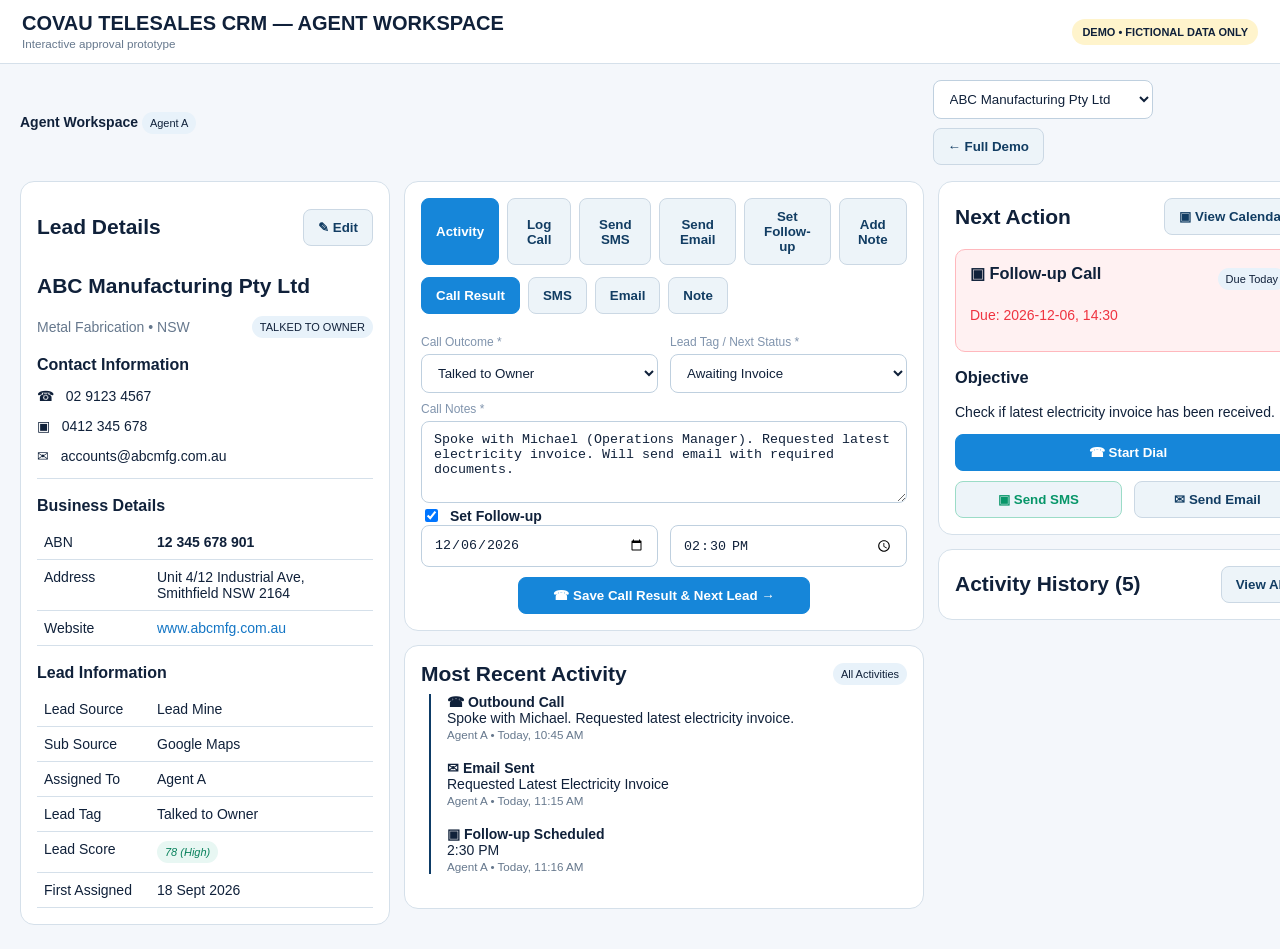
==== agent-workspace/index.html @ 12267fe7 "Build interactive agent workspace demo" ====
<!doctype html><html><head><meta charset="utf-8"><meta name="viewport" content="width=device-width,initial-scale=1"><title>Covau Agent Workspace Demo</title><style>:root{--navy:#0d3b66;--blue:#1686d9;--bg:#f4f7fb;--line:#d5e0ea;--text:#10213a;--muted:#66788d;--green:#079669;--red:#ef3340}*{box-sizing:border-box}body{margin:0;font:14px Arial,sans-serif;background:var(--bg);color:var(--text)}header{height:64px;background:#fff;border-bottom:1px solid var(--line);display:flex;align-items:center;justify-content:space-between;padding:0 22px;position:sticky;top:0;z-index:4}.brand{font-size:20px;font-weight:800}.demo{font-size:11px;font-weight:800;background:#fff4cc;padding:7px 10px;border-radius:20px}.top{padding:16px 20px 8px;display:flex;justify-content:space-between;gap:10px;align-items:center}.wrap{padding:8px 20px 24px;display:grid;grid-template-columns:370px minmax(520px,1fr) 380px;gap:14px;max-width:1700px;margin:auto}.card{background:#fff;border:1px solid var(--line);border-radius:14px;padding:16px}.section{font-size:16px;font-weight:800;margin:18px 0 10px}.row{display:flex;gap:9px;align-items:center;flex-wrap:wrap}.space{justify-content:space-between}.btn{border:1px solid #cbd8e4;background:#edf4f9;color:#123d63;border-radius:8px;padding:10px 14px;font-weight:700;cursor:pointer}.btn:hover{filter:brightness(.97)}.btn.primary{background:var(--blue);border-color:var(--blue);color:#fff}.btn.green{color:var(--green);border-color:#9bdcc7}.btn.red{background:var(--red);border-color:var(--red);color:#fff}.tabs{display:flex;gap:8px;margin-bottom:12px}.tabs .active{background:var(--blue);color:#fff;border-color:var(--blue)}input,select,textarea{width:100%;padding:10px 12px;border:1px solid #bfd0df;border-radius:8px;background:#fff;color:var(--text)}textarea{min-height:82px;resize:vertical}label{display:block;font-size:12px;color:#8094ad;margin:9px 0 5px}.split{display:grid;grid-template-columns:1fr 1fr;gap:12px}.line{border-top:1px solid var(--line);margin:14px 0}.info{display:grid;grid-template-columns:105px 1fr;gap:8px;padding:9px 7px;border-bottom:1px solid var(--line)}.pill{display:inline-block;padding:5px 8px;border-radius:999px;background:#e8f2fa;font-size:11px}.score{background:#e8f7f3;color:#07805b}.action{border:1px solid #ffb8bd;background:#fff1f2;border-radius:10px;padding:14px}.action h3{margin:0 0 10px}.activity{border-left:2px solid var(--navy);padding-left:16px;margin:8px}.event{margin:0 0 18px}.event b{display:block}.event small{color:var(--muted)}.history .item{display:grid;grid-template-columns:1fr auto;gap:8px;border-bottom:1px solid var(--line);padding:12px 0}.history b{display:block}.muted{color:var(--muted)}.callbar{display:none;background:#eef9ff;border:1px solid #a8daf6;border-radius:10px;padding:12px;margin-bottom:12px}.callbar.show{display:block}.live{color:var(--green);font-weight:800}.modal{display:none;position:fixed;inset:0;background:#10213a88;align-items:center;justify-content:center;z-index:20}.modal.show{display:flex}.modal .card{width:min(560px,92vw)}.toast{display:none;position:fixed;right:20px;bottom:20px;background:#10213a;color:#fff;padding:13px 17px;border-radius:9px;z-index:30}.queue{max-width:220px}a{color:#1476c5;text-decoration:none}@media(max-width:1250px){.wrap{grid-template-columns:330px 1fr}.right{grid-column:1/-1}}@media(max-width:800px){.wrap{grid-template-columns:1fr;padding:10px}.top{padding:12px}.split{grid-template-columns:1fr}}</style></head><body><header><div><div class="brand">COVAU TELESALES CRM — AGENT WORKSPACE</div><small class="muted">Interactive approval prototype</small></div><div class="demo">DEMO • FICTIONAL DATA ONLY</div></header><div class="top"><div><b>Agent Workspace</b> <span class="pill">Agent A</span></div><div class="row"><select id="leadPicker" class="queue" onchange="switchLead(this.value)"></select><button class="btn" onclick="location.href='/full-demo/'">← Full Demo</button></div></div><main class="wrap"><section class="card" id="left"></section><section><div class="card"><div class="tabs"><button class="btn active" onclick="tab(this,'activityForm')">Activity</button><button class="btn" onclick="openModal('call')">Log Call</button><button class="btn" onclick="openModal('sms')">Send SMS</button><button class="btn" onclick="openModal('email')">Send Email</button><button class="btn" onclick="openModal('follow')">Set Follow-up</button><button class="btn" onclick="openModal('note')">Add Note</button></div><div id="callbar" class="callbar"><div class="row space"><div><span class="live">● CALL IN PROGRESS</span><br><b id="timer">00:00</b> • <span id="dialNumber"></span></div><button class="btn red" onclick="endCall()">End Call</button></div></div><div id="activityForm"><div class="tabs"><button class="btn active">Call Result</button><button class="btn" onclick="openModal('sms')">SMS</button><button class="btn" onclick="openModal('email')">Email</button><button class="btn" onclick="openModal('note')">Note</button></div><div class="split"><div><label>Call Outcome *</label><select id="outcome"><option>Talked to Owner</option><option>Talked to Gatekeeper</option><option>Answering Machine</option><option>Early Hangup</option><option>No Answer</option><option>Callback Requested</option><option>Invoice Received</option></select></div><div><label>Lead Tag / Next Status *</label><select id="status"><option>Awaiting Invoice</option><option>Talked to Owner</option><option>Talked to Gatekeeper</option><option>Answering Machine</option><option>Early Hangup</option><option>No Answer</option><option>Invoice Received</option><option>Pricing Requested</option><option>Quote Link Sent</option><option>Converted</option></select></div></div><label>Call Notes *</label><textarea id="notes">Spoke with Michael (Operations Manager). Requested latest electricity invoice. Will send email with required documents.</textarea><div class="row"><input id="followCheck" type="checkbox" checked style="width:auto"><b>Set Follow-up</b></div><div class="split"><input id="fdate" type="date"><input id="ftime" type="time" value="14:30"></div><button class="btn primary" style="display:block;width:60%;margin:10px auto 0" onclick="saveCall()">☎ Save Call Result & Next Lead →</button></div></div><div class="card" style="margin-top:14px"><div class="row space"><h2 style="margin:0">Most Recent Activity</h2><span class="pill">All Activities</span></div><div id="recent" class="activity"></div></div></section><aside class="right"><div class="card"><div class="row space"><h2 style="margin:0">Next Action</h2><button class="btn" onclick="openModal('calendar')">▣ View Calendar</button></div><div id="nextAction"></div></div><div class="card history" style="margin-top:14px"><div class="row space"><h2 style="margin:0">Activity History (<span id="hcount">0</span>)</h2><button class="btn" onclick="showAll()">View All</button></div><div id="history"></div></div></aside></main><div id="modal" class="modal"><div class="card"><div class="row space"><h2 id="mtitle">Action</h2><button class="btn" onclick="closeModal()">✕</button></div><div id="mbody"></div></div></div><div id="toast" class="toast"></div><script>const seed=[{name:'ABC Manufacturing Pty Ltd',industry:'Metal Fabrication',state:'NSW',phone:'02 9123 4567',mobile:'0412 345 678',email:'accounts@abcmfg.com.au',abn:'12 345 678 901',address:'Unit 4/12 Industrial Ave, Smithfield NSW 2164',website:'www.abcmfg.com.au',source:'Lead Mine',sub:'Google Maps',tag:'Talked to Owner',score:78,contact:'Michael',role:'Operations Manager'},{name:'Harbourview Cafe Pty Ltd',industry:'Cafe',state:'NSW',phone:'02 9555 0188',mobile:'0421 700 212',email:'manager@harbourviewdemo.com.au',abn:'31 445 992 105',address:'18 Bay Street, Sydney NSW 2000',website:'www.harbourviewdemo.com.au',source:'Lead Mine',sub:'Google Maps',tag:'New',score:86,contact:'Sarah',role:'Owner'},{name:'Southern Cross Laundry',industry:'Laundry',state:'VIC',phone:'03 9012 7755',mobile:'0433 810 201',email:'office@scldemo.com.au',abn:'52 110 887 342',address:'77 Market Road, Dandenong VIC 3175',website:'www.scldemo.com.au',source:'Business Directory',sub:'Cylex',tag:'Awaiting Invoice',score:82,contact:'Daniel',role:'Director'}];let data=JSON.parse(localStorage.getItem('agentWorkspaceDemo')||'null')||seed.map((x,i)=>({...x,id:i,follow:{date:new Date().toISOString().slice(0,10),time:'14:30',objective:'Check if latest electricity invoice has been received.'},history:[{type:'Outbound Call',text:'Spoke with '+x.contact+'. Requested latest electricity invoice.',time:'Today, 10:45 AM'},{type:'Email Sent',text:'Requested Latest Electricity Invoice',time:'Today, 11:15 AM'},{type:'Follow-up Scheduled',text:'2:30 PM',time:'Today, 11:16 AM'},{type:'Inbound Call',text:'Spoke with receptionist.',time:'26 Sep'},{type:'Note Added',text:'Office hours 8am - 5pm.',time:'25 Sep'}]}));let current=0,tick=null,secs=0;const save=()=>localStorage.setItem('agentWorkspaceDemo',JSON.stringify(data));const now=()=>new Date().toLocaleTimeString([],{hour:'2-digit',minute:'2-digit'});function toast(s){let t=document.getElementById('toast');t.textContent=s;t.style.display='block';setTimeout(()=>t.style.display='none',2200)}function render(){let l=data[current];leadPicker.innerHTML=data.map((x,i)=>`<option value="${i}" ${i==current?'selected':''}>${x.name}</option>`).join('');left.innerHTML=`<div class="row space"><h2>Lead Details</h2><button class="btn" onclick="openModal('edit')">✎ Edit</button></div><h1>${l.name}</h1><div class="row space"><span class="muted">${l.industry} • ${l.state}</span><span class="pill">${l.tag.toUpperCase()}</span></div><div class="section">Contact Information</div><p>☎ &nbsp; ${l.phone}</p><p>▣ &nbsp; ${l.mobile}</p><p>✉ &nbsp; ${l.email}</p><div class="line"></div><div class="section">Business Details</div><div class="info"><span>ABN</span><b>${l.abn}</b></div><div class="info"><span>Address</span><span>${l.address}</span></div><div class="info"><span>Website</span><a href="#">${l.website}</a></div><div class="section">Lead Information</div><div class="info"><span>Lead Source</span><span>${l.source}</span></div><div class="info"><span>Sub Source</span><span>${l.sub}</span></div><div class="info"><span>Assigned To</span><span>Agent A</span></div><div class="info"><span>Lead Tag</span><span>${l.tag}</span></div><div class="info"><span>Lead Score</span><span><i class="pill score">${l.score} (High)</i></span></div><div class="info"><span>First Assigned</span><span>18 Sept 2026</span></div>`;renderHistory();renderNext();}function renderHistory(){let h=data[current].history;hcount.textContent=h.length;history.innerHTML=h.slice(0,6).map(x=>`<div class="item"><div><b>${icon(x.type)} ${x.type}</b><span>${x.text}</span></div><small>${x.time}</small></div>`).join('');recent.innerHTML=h.slice(0,3).map(x=>`<div class="event"><b>${icon(x.type)} ${x.type}</b><span>${x.text}</span><br><small>Agent A • ${x.time}</small></div>`).join('')}function icon(t){return t.includes('Call')?'☎':t.includes('Email')?'✉':t.includes('SMS')?'▣':t.includes('Follow')?'▣':'▤'}function renderNext(){let l=data[current],f=l.follow;nextAction.innerHTML=f?`<div class="action" style="margin-top:14px"><div class="row space"><h3>▣ Follow-up Call</h3><span class="pill">Due Today</span></div><p style="color:var(--red)">Due: ${f.date}, ${f.time}</p></div><h3>Objective</h3><p>${f.objective}</p><button class="btn primary" style="width:100%" onclick="startDial()">☎ Start Dial</button><div class="split" style="margin-top:10px"><button class="btn green" onclick="openModal('sms')">▣ Send SMS</button><button class="btn" onclick="openModal('email')">✉ Send Email</button></div>`:`<p class="muted">No follow-up scheduled.</p><button class="btn primary" onclick="openModal('follow')">Set Follow-up</button>`}function switchLead(i){current=+i;render()}function add(type,text){data[current].history.unshift({type,text,time:'Today, '+now()});save();render()}function startDial(){secs=0;callbar.classList.add('show');dialNumber.textContent=data[current].phone;clearInterval(tick);tick=setInterval(()=>{secs++;timer.textContent=String(Math.floor(secs/60)).padStart(2,'0')+':'+String(secs%60).padStart(2,'0')},1000);toast('Dialling '+data[current].name)}function endCall(){clearInterval(tick);callbar.classList.remove('show');add('Outbound Call','Call ended • '+timer.textContent);toast('Call logged')}function saveCall(){let l=data[current];l.tag=status.value;add('Outbound Call',outcome.value+' — '+notes.value);if(followCheck.checked){l.follow={date:fdate.value,time:ftime.value,objective:'Follow up on '+status.value.toLowerCase()+'.'};add('Follow-up Scheduled',fdate.value+' '+ftime.value)}save();toast('Call result saved. Loading next lead…');current=(current+1)%data.length;setTimeout(render,500)}function openModal(type){let l=data[current];modal.classList.add('show');let title='',body='';if(type==='sms'){title='Send SMS';body=`<label>To</label><input value="${l.mobile}"><label>Message</label><textarea id="mtext">Hi ${l.contact}, this is Agent A from Covau Energy. Following up regarding your business electricity account.</textarea><button class="btn primary" onclick="sendAction('SMS Sent',mtext.value)">Send SMS</button>`}else if(type==='email'){title='Send Email';body=`<label>To</label><input value="${l.email}"><label>Subject</label><input id="subj" value="Requested Latest Electricity Invoice"><label>Message</label><textarea id="mtext">Hi ${l.contact}, thank you for your time. Please reply with a copy of your latest electricity invoice so our pricing team can review it.</textarea><button class="btn primary" onclick="sendAction('Email Sent',subj.value)">Send Email</button>`}else if(type==='note'){title='Add Note';body=`<label>Note</label><textarea id="ntext" placeholder="Add internal lead note"></textarea><button class="btn primary" onclick="sendAction('Note Added',ntext.value)">Save Note</button>`}else if(type==='follow'){title='Set Follow-up';body=`<label>Date</label><input id="fd" type="date" value="${new Date().toISOString().slice(0,10)}"><label>Time</label><input id="ft" type="time" value="14:30"><label>Objective</label><textarea id="fo">Check if latest electricity invoice has been received.</textarea><button class="btn primary" onclick="setFollow()">Schedule Follow-up</button>`}else if(type==='call'){title='Log Call';body=`<label>Call outcome</label><select id="co"><option>Talked to Owner</option><option>Talked to Gatekeeper</option><option>No Answer</option><option>Answering Machine</option></select><label>Notes</label><textarea id="cn"></textarea><button class="btn primary" onclick="sendAction('Outbound Call',co.value+' — '+cn.value)">Save Call</button>`}else if(type==='edit'){title='Edit Lead';body=`<label>Business Name</label><input id="en" value="${l.name}"><label>Phone</label><input id="ep" value="${l.phone}"><label>Email</label><input id="ee" value="${l.email}"><button class="btn primary" onclick="editLead()">Save Changes</button>`}else{title='Follow-up Calendar';body=data.map(x=>x.follow?`<div class="info"><b>${x.follow.date} ${x.follow.time}</b><span>${x.name}<br><small>${x.follow.objective}</small></span></div>`:'').join('')||'<p>No scheduled follow-ups.</p>'}mtitle.textContent=title;mbody.innerHTML=body}function closeModal(){modal.classList.remove('show')}function sendAction(t,x){if(!x.trim())return toast('Please enter details first');add(t,x);closeModal();toast(t+' successfully')}function setFollow(){data[current].follow={date:fd.value,time:ft.value,objective:fo.value};add('Follow-up Scheduled',fd.value+' '+ft.value+' — '+fo.value);closeModal();toast('Follow-up scheduled')}function editLead(){Object.assign(data[current],{name:en.value,phone:ep.value,email:ee.value});save();closeModal();render();toast('Lead updated')}function showAll(){openModal('calendar');mtitle.textContent='Complete Activity History';mbody.innerHTML=data[current].history.map(x=>`<div class="info"><b>${icon(x.type)} ${x.type}</b><span>${x.text}<br><small>${x.time}</small></span></div>`).join('')}fdate.value=new Date().toISOString().slice(0,10);render();</script></body></html>
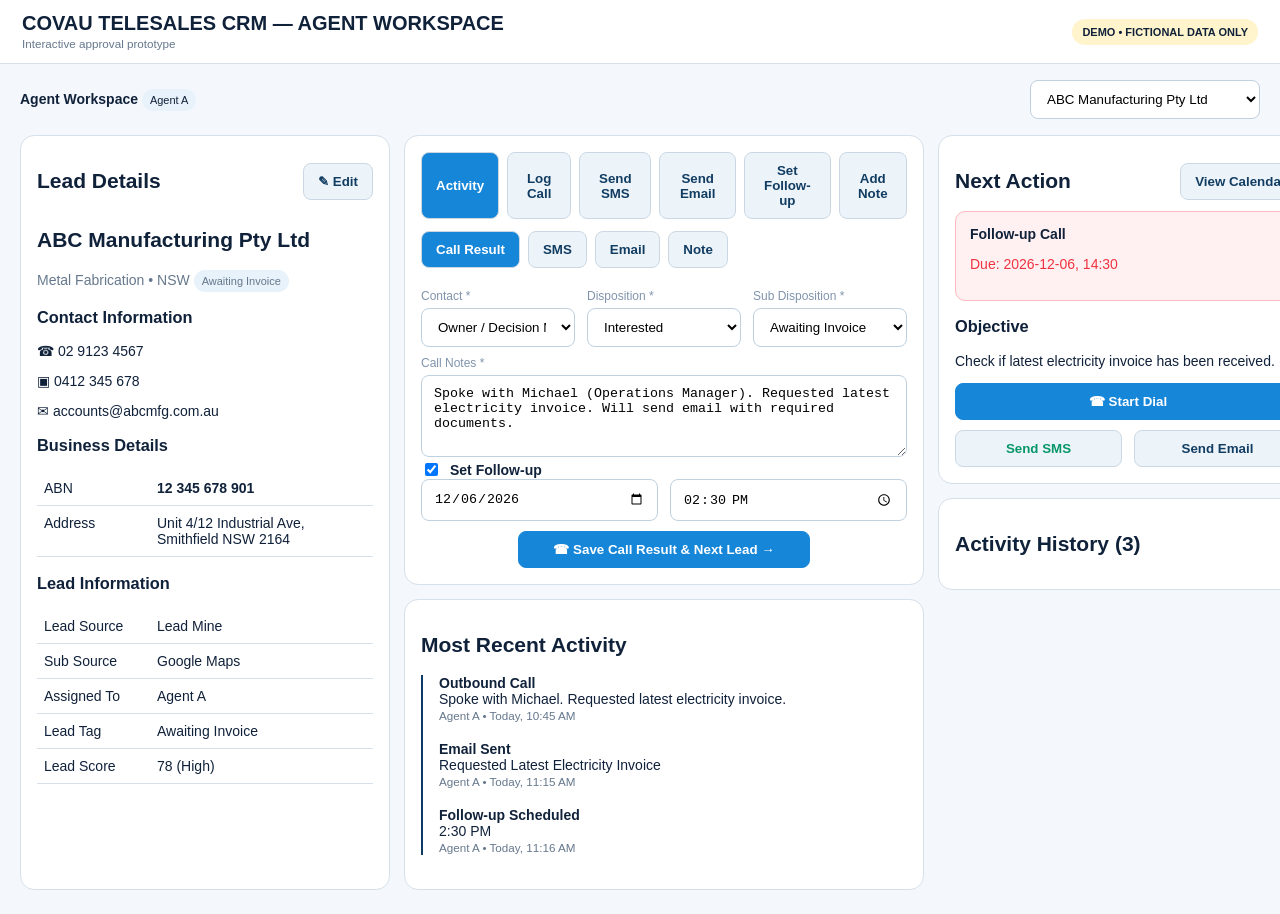
==== commit f3c3256b: "Update agent outcome fields to contact disposition and sub disposition" ====
--- a/agent-workspace/index.html
+++ b/agent-workspace/index.html
@@ -1 +1 @@
-<!doctype html><html><head><meta charset="utf-8"><meta name="viewport" content="width=device-width,initial-scale=1"><title>Covau Agent Workspace Demo</title><style>:root{--navy:#0d3b66;--blue:#1686d9;--bg:#f4f7fb;--line:#d5e0ea;--text:#10213a;--muted:#66788d;--green:#079669;--red:#ef3340}*{box-sizing:border-box}body{margin:0;font:14px Arial,sans-serif;background:var(--bg);color:var(--text)}header{height:64px;background:#fff;border-bottom:1px solid var(--line);display:flex;align-items:center;justify-content:space-between;padding:0 22px;position:sticky;top:0;z-index:4}.brand{font-size:20px;font-weight:800}.demo{font-size:11px;font-weight:800;background:#fff4cc;padding:7px 10px;border-radius:20px}.top{padding:16px 20px 8px;display:flex;justify-content:space-between;gap:10px;align-items:center}.wrap{padding:8px 20px 24px;display:grid;grid-template-columns:370px minmax(520px,1fr) 380px;gap:14px;max-width:1700px;margin:auto}.card{background:#fff;border:1px solid var(--line);border-radius:14px;padding:16px}.section{font-size:16px;font-weight:800;margin:18px 0 10px}.row{display:flex;gap:9px;align-items:center;flex-wrap:wrap}.space{justify-content:space-between}.btn{border:1px solid #cbd8e4;background:#edf4f9;color:#123d63;border-radius:8px;padding:10px 14px;font-weight:700;cursor:pointer}.btn:hover{filter:brightness(.97)}.btn.primary{background:var(--blue);border-color:var(--blue);color:#fff}.btn.green{color:var(--green);border-color:#9bdcc7}.btn.red{background:var(--red);border-color:var(--red);color:#fff}.tabs{display:flex;gap:8px;margin-bottom:12px}.tabs .active{background:var(--blue);color:#fff;border-color:var(--blue)}input,select,textarea{width:100%;padding:10px 12px;border:1px solid #bfd0df;border-radius:8px;background:#fff;color:var(--text)}textarea{min-height:82px;resize:vertical}label{display:block;font-size:12px;color:#8094ad;margin:9px 0 5px}.split{display:grid;grid-template-columns:1fr 1fr;gap:12px}.line{border-top:1px solid var(--line);margin:14px 0}.info{display:grid;grid-template-columns:105px 1fr;gap:8px;padding:9px 7px;border-bottom:1px solid var(--line)}.pill{display:inline-block;padding:5px 8px;border-radius:999px;background:#e8f2fa;font-size:11px}.score{background:#e8f7f3;color:#07805b}.action{border:1px solid #ffb8bd;background:#fff1f2;border-radius:10px;padding:14px}.action h3{margin:0 0 10px}.activity{border-left:2px solid var(--navy);padding-left:16px;margin:8px}.event{margin:0 0 18px}.event b{display:block}.event small{color:var(--muted)}.history .item{display:grid;grid-template-columns:1fr auto;gap:8px;border-bottom:1px solid var(--line);padding:12px 0}.history b{display:block}.muted{color:var(--muted)}.callbar{display:none;background:#eef9ff;border:1px solid #a8daf6;border-radius:10px;padding:12px;margin-bottom:12px}.callbar.show{display:block}.live{color:var(--green);font-weight:800}.modal{display:none;position:fixed;inset:0;background:#10213a88;align-items:center;justify-content:center;z-index:20}.modal.show{display:flex}.modal .card{width:min(560px,92vw)}.toast{display:none;position:fixed;right:20px;bottom:20px;background:#10213a;color:#fff;padding:13px 17px;border-radius:9px;z-index:30}.queue{max-width:220px}a{color:#1476c5;text-decoration:none}@media(max-width:1250px){.wrap{grid-template-columns:330px 1fr}.right{grid-column:1/-1}}@media(max-width:800px){.wrap{grid-template-columns:1fr;padding:10px}.top{padding:12px}.split{grid-template-columns:1fr}}</style></head><body><header><div><div class="brand">COVAU TELESALES CRM — AGENT WORKSPACE</div><small class="muted">Interactive approval prototype</small></div><div class="demo">DEMO • FICTIONAL DATA ONLY</div></header><div class="top"><div><b>Agent Workspace</b> <span class="pill">Agent A</span></div><div class="row"><select id="leadPicker" class="queue" onchange="switchLead(this.value)"></select><button class="btn" onclick="location.href='/full-demo/'">← Full Demo</button></div></div><main class="wrap"><section class="card" id="left"></section><section><div class="card"><div class="tabs"><button class="btn active" onclick="tab(this,'activityForm')">Activity</button><button class="btn" onclick="openModal('call')">Log Call</button><button class="btn" onclick="openModal('sms')">Send SMS</button><button class="btn" onclick="openModal('email')">Send Email</button><button class="btn" onclick="openModal('follow')">Set Follow-up</button><button class="btn" onclick="openModal('note')">Add Note</button></div><div id="callbar" class="callbar"><div class="row space"><div><span class="live">● CALL IN PROGRESS</span><br><b id="timer">00:00</b> • <span id="dialNumber"></span></div><button class="btn red" onclick="endCall()">End Call</button></div></div><div id="activityForm"><div class="tabs"><button class="btn active">Call Result</button><button class="btn" onclick="openModal('sms')">SMS</button><button class="btn" onclick="openModal('email')">Email</button><button class="btn" onclick="openModal('note')">Note</button></div><div class="split"><div><label>Call Outcome *</label><select id="outcome"><option>Talked to Owner</option><option>Talked to Gatekeeper</option><option>Answering Machine</option><option>Early Hangup</option><option>No Answer</option><option>Callback Requested</option><option>Invoice Received</option></select></div><div><label>Lead Tag / Next Status *</label><select id="status"><option>Awaiting Invoice</option><option>Talked to Owner</option><option>Talked to Gatekeeper</option><option>Answering Machine</option><option>Early Hangup</option><option>No Answer</option><option>Invoice Received</option><option>Pricing Requested</option><option>Quote Link Sent</option><option>Converted</option></select></div></div><label>Call Notes *</label><textarea id="notes">Spoke with Michael (Operations Manager). Requested latest electricity invoice. Will send email with required documents.</textarea><div class="row"><input id="followCheck" type="checkbox" checked style="width:auto"><b>Set Follow-up</b></div><div class="split"><input id="fdate" type="date"><input id="ftime" type="time" value="14:30"></div><button class="btn primary" style="display:block;width:60%;margin:10px auto 0" onclick="saveCall()">☎ Save Call Result & Next Lead →</button></div></div><div class="card" style="margin-top:14px"><div class="row space"><h2 style="margin:0">Most Recent Activity</h2><span class="pill">All Activities</span></div><div id="recent" class="activity"></div></div></section><aside class="right"><div class="card"><div class="row space"><h2 style="margin:0">Next Action</h2><button class="btn" onclick="openModal('calendar')">▣ View Calendar</button></div><div id="nextAction"></div></div><div class="card history" style="margin-top:14px"><div class="row space"><h2 style="margin:0">Activity History (<span id="hcount">0</span>)</h2><button class="btn" onclick="showAll()">View All</button></div><div id="history"></div></div></aside></main><div id="modal" class="modal"><div class="card"><div class="row space"><h2 id="mtitle">Action</h2><button class="btn" onclick="closeModal()">✕</button></div><div id="mbody"></div></div></div><div id="toast" class="toast"></div><script>const seed=[{name:'ABC Manufacturing Pty Ltd',industry:'Metal Fabrication',state:'NSW',phone:'02 9123 4567',mobile:'0412 345 678',email:'accounts@abcmfg.com.au',abn:'12 345 678 901',address:'Unit 4/12 Industrial Ave, Smithfield NSW 2164',website:'www.abcmfg.com.au',source:'Lead Mine',sub:'Google Maps',tag:'Talked to Owner',score:78,contact:'Michael',role:'Operations Manager'},{name:'Harbourview Cafe Pty Ltd',industry:'Cafe',state:'NSW',phone:'02 9555 0188',mobile:'0421 700 212',email:'manager@harbourviewdemo.com.au',abn:'31 445 992 105',address:'18 Bay Street, Sydney NSW 2000',website:'www.harbourviewdemo.com.au',source:'Lead Mine',sub:'Google Maps',tag:'New',score:86,contact:'Sarah',role:'Owner'},{name:'Southern Cross Laundry',industry:'Laundry',state:'VIC',phone:'03 9012 7755',mobile:'0433 810 201',email:'office@scldemo.com.au',abn:'52 110 887 342',address:'77 Market Road, Dandenong VIC 3175',website:'www.scldemo.com.au',source:'Business Directory',sub:'Cylex',tag:'Awaiting Invoice',score:82,contact:'Daniel',role:'Director'}];let data=JSON.parse(localStorage.getItem('agentWorkspaceDemo')||'null')||seed.map((x,i)=>({...x,id:i,follow:{date:new Date().toISOString().slice(0,10),time:'14:30',objective:'Check if latest electricity invoice has been received.'},history:[{type:'Outbound Call',text:'Spoke with '+x.contact+'. Requested latest electricity invoice.',time:'Today, 10:45 AM'},{type:'Email Sent',text:'Requested Latest Electricity Invoice',time:'Today, 11:15 AM'},{type:'Follow-up Scheduled',text:'2:30 PM',time:'Today, 11:16 AM'},{type:'Inbound Call',text:'Spoke with receptionist.',time:'26 Sep'},{type:'Note Added',text:'Office hours 8am - 5pm.',time:'25 Sep'}]}));let current=0,tick=null,secs=0;const save=()=>localStorage.setItem('agentWorkspaceDemo',JSON.stringify(data));const now=()=>new Date().toLocaleTimeString([],{hour:'2-digit',minute:'2-digit'});function toast(s){let t=document.getElementById('toast');t.textContent=s;t.style.display='block';setTimeout(()=>t.style.display='none',2200)}function render(){let l=data[current];leadPicker.innerHTML=data.map((x,i)=>`<option value="${i}" ${i==current?'selected':''}>${x.name}</option>`).join('');left.innerHTML=`<div class="row space"><h2>Lead Details</h2><button class="btn" onclick="openModal('edit')">✎ Edit</button></div><h1>${l.name}</h1><div class="row space"><span class="muted">${l.industry} • ${l.state}</span><span class="pill">${l.tag.toUpperCase()}</span></div><div class="section">Contact Information</div><p>☎ &nbsp; ${l.phone}</p><p>▣ &nbsp; ${l.mobile}</p><p>✉ &nbsp; ${l.email}</p><div class="line"></div><div class="section">Business Details</div><div class="info"><span>ABN</span><b>${l.abn}</b></div><div class="info"><span>Address</span><span>${l.address}</span></div><div class="info"><span>Website</span><a href="#">${l.website}</a></div><div class="section">Lead Information</div><div class="info"><span>Lead Source</span><span>${l.source}</span></div><div class="info"><span>Sub Source</span><span>${l.sub}</span></div><div class="info"><span>Assigned To</span><span>Agent A</span></div><div class="info"><span>Lead Tag</span><span>${l.tag}</span></div><div class="info"><span>Lead Score</span><span><i class="pill score">${l.score} (High)</i></span></div><div class="info"><span>First Assigned</span><span>18 Sept 2026</span></div>`;renderHistory();renderNext();}function renderHistory(){let h=data[current].history;hcount.textContent=h.length;history.innerHTML=h.slice(0,6).map(x=>`<div class="item"><div><b>${icon(x.type)} ${x.type}</b><span>${x.text}</span></div><small>${x.time}</small></div>`).join('');recent.innerHTML=h.slice(0,3).map(x=>`<div class="event"><b>${icon(x.type)} ${x.type}</b><span>${x.text}</span><br><small>Agent A • ${x.time}</small></div>`).join('')}function icon(t){return t.includes('Call')?'☎':t.includes('Email')?'✉':t.includes('SMS')?'▣':t.includes('Follow')?'▣':'▤'}function renderNext(){let l=data[current],f=l.follow;nextAction.innerHTML=f?`<div class="action" style="margin-top:14px"><div class="row space"><h3>▣ Follow-up Call</h3><span class="pill">Due Today</span></div><p style="color:var(--red)">Due: ${f.date}, ${f.time}</p></div><h3>Objective</h3><p>${f.objective}</p><button class="btn primary" style="width:100%" onclick="startDial()">☎ Start Dial</button><div class="split" style="margin-top:10px"><button class="btn green" onclick="openModal('sms')">▣ Send SMS</button><button class="btn" onclick="openModal('email')">✉ Send Email</button></div>`:`<p class="muted">No follow-up scheduled.</p><button class="btn primary" onclick="openModal('follow')">Set Follow-up</button>`}function switchLead(i){current=+i;render()}function add(type,text){data[current].history.unshift({type,text,time:'Today, '+now()});save();render()}function startDial(){secs=0;callbar.classList.add('show');dialNumber.textContent=data[current].phone;clearInterval(tick);tick=setInterval(()=>{secs++;timer.textContent=String(Math.floor(secs/60)).padStart(2,'0')+':'+String(secs%60).padStart(2,'0')},1000);toast('Dialling '+data[current].name)}function endCall(){clearInterval(tick);callbar.classList.remove('show');add('Outbound Call','Call ended • '+timer.textContent);toast('Call logged')}function saveCall(){let l=data[current];l.tag=status.value;add('Outbound Call',outcome.value+' — '+notes.value);if(followCheck.checked){l.follow={date:fdate.value,time:ftime.value,objective:'Follow up on '+status.value.toLowerCase()+'.'};add('Follow-up Scheduled',fdate.value+' '+ftime.value)}save();toast('Call result saved. Loading next lead…');current=(current+1)%data.length;setTimeout(render,500)}function openModal(type){let l=data[current];modal.classList.add('show');let title='',body='';if(type==='sms'){title='Send SMS';body=`<label>To</label><input value="${l.mobile}"><label>Message</label><textarea id="mtext">Hi ${l.contact}, this is Agent A from Covau Energy. Following up regarding your business electricity account.</textarea><button class="btn primary" onclick="sendAction('SMS Sent',mtext.value)">Send SMS</button>`}else if(type==='email'){title='Send Email';body=`<label>To</label><input value="${l.email}"><label>Subject</label><input id="subj" value="Requested Latest Electricity Invoice"><label>Message</label><textarea id="mtext">Hi ${l.contact}, thank you for your time. Please reply with a copy of your latest electricity invoice so our pricing team can review it.</textarea><button class="btn primary" onclick="sendAction('Email Sent',subj.value)">Send Email</button>`}else if(type==='note'){title='Add Note';body=`<label>Note</label><textarea id="ntext" placeholder="Add internal lead note"></textarea><button class="btn primary" onclick="sendAction('Note Added',ntext.value)">Save Note</button>`}else if(type==='follow'){title='Set Follow-up';body=`<label>Date</label><input id="fd" type="date" value="${new Date().toISOString().slice(0,10)}"><label>Time</label><input id="ft" type="time" value="14:30"><label>Objective</label><textarea id="fo">Check if latest electricity invoice has been received.</textarea><button class="btn primary" onclick="setFollow()">Schedule Follow-up</button>`}else if(type==='call'){title='Log Call';body=`<label>Call outcome</label><select id="co"><option>Talked to Owner</option><option>Talked to Gatekeeper</option><option>No Answer</option><option>Answering Machine</option></select><label>Notes</label><textarea id="cn"></textarea><button class="btn primary" onclick="sendAction('Outbound Call',co.value+' — '+cn.value)">Save Call</button>`}else if(type==='edit'){title='Edit Lead';body=`<label>Business Name</label><input id="en" value="${l.name}"><label>Phone</label><input id="ep" value="${l.phone}"><label>Email</label><input id="ee" value="${l.email}"><button class="btn primary" onclick="editLead()">Save Changes</button>`}else{title='Follow-up Calendar';body=data.map(x=>x.follow?`<div class="info"><b>${x.follow.date} ${x.follow.time}</b><span>${x.name}<br><small>${x.follow.objective}</small></span></div>`:'').join('')||'<p>No scheduled follow-ups.</p>'}mtitle.textContent=title;mbody.innerHTML=body}function closeModal(){modal.classList.remove('show')}function sendAction(t,x){if(!x.trim())return toast('Please enter details first');add(t,x);closeModal();toast(t+' successfully')}function setFollow(){data[current].follow={date:fd.value,time:ft.value,objective:fo.value};add('Follow-up Scheduled',fd.value+' '+ft.value+' — '+fo.value);closeModal();toast('Follow-up scheduled')}function editLead(){Object.assign(data[current],{name:en.value,phone:ep.value,email:ee.value});save();closeModal();render();toast('Lead updated')}function showAll(){openModal('calendar');mtitle.textContent='Complete Activity History';mbody.innerHTML=data[current].history.map(x=>`<div class="info"><b>${icon(x.type)} ${x.type}</b><span>${x.text}<br><small>${x.time}</small></span></div>`).join('')}fdate.value=new Date().toISOString().slice(0,10);render();</script></body></html>+<!doctype html><html><head><meta charset="utf-8"><meta name="viewport" content="width=device-width,initial-scale=1"><title>Covau Agent Workspace Demo</title><style>:root{--navy:#0d3b66;--blue:#1686d9;--bg:#f4f7fb;--line:#d5e0ea;--text:#10213a;--muted:#66788d;--green:#079669;--red:#ef3340}*{box-sizing:border-box}body{margin:0;font:14px Arial,sans-serif;background:var(--bg);color:var(--text)}header{height:64px;background:#fff;border-bottom:1px solid var(--line);display:flex;align-items:center;justify-content:space-between;padding:0 22px}.brand{font-size:20px;font-weight:800}.demo{font-size:11px;font-weight:800;background:#fff4cc;padding:7px 10px;border-radius:20px}.top{padding:16px 20px 8px;display:flex;justify-content:space-between;align-items:center}.wrap{padding:8px 20px 24px;display:grid;grid-template-columns:370px minmax(520px,1fr) 380px;gap:14px;max-width:1700px;margin:auto}.card{background:#fff;border:1px solid var(--line);border-radius:14px;padding:16px}.row{display:flex;gap:9px;align-items:center;flex-wrap:wrap}.space{justify-content:space-between}.btn{border:1px solid #cbd8e4;background:#edf4f9;color:#123d63;border-radius:8px;padding:10px 14px;font-weight:700;cursor:pointer}.primary{background:var(--blue);border-color:var(--blue);color:#fff}.green{color:var(--green)}.red{background:var(--red);color:#fff}.tabs{display:flex;gap:8px;margin-bottom:12px}.tabs .active{background:var(--blue);color:#fff}input,select,textarea{width:100%;padding:10px 12px;border:1px solid #bfd0df;border-radius:8px;background:#fff}textarea{min-height:82px}label{display:block;font-size:12px;color:#8094ad;margin:9px 0 5px}.triple{display:grid;grid-template-columns:1fr 1fr 1fr;gap:12px}.split{display:grid;grid-template-columns:1fr 1fr;gap:12px}.info{display:grid;grid-template-columns:105px 1fr;gap:8px;padding:9px 7px;border-bottom:1px solid var(--line)}.pill{display:inline-block;padding:5px 8px;border-radius:999px;background:#e8f2fa;font-size:11px}.muted{color:var(--muted)}.action{border:1px solid #ffb8bd;background:#fff1f2;border-radius:10px;padding:14px}.history .item{display:grid;grid-template-columns:1fr auto;gap:8px;border-bottom:1px solid var(--line);padding:12px 0}.activity{border-left:2px solid var(--navy);padding-left:16px}.event{margin:0 0 18px}.modal{display:none;position:fixed;inset:0;background:#10213a88;align-items:center;justify-content:center;z-index:20}.modal.show{display:flex}.modal .card{width:min(560px,92vw)}.toast{display:none;position:fixed;right:20px;bottom:20px;background:#10213a;color:#fff;padding:13px 17px;border-radius:9px}.callbar{display:none;background:#eef9ff;border:1px solid #a8daf6;border-radius:10px;padding:12px;margin-bottom:12px}.callbar.show{display:block}@media(max-width:1000px){.wrap{grid-template-columns:1fr}.triple{grid-template-columns:1fr}.right{grid-column:1}}</style></head><body><header><div><div class="brand">COVAU TELESALES CRM — AGENT WORKSPACE</div><small class="muted">Interactive approval prototype</small></div><div class="demo">DEMO • FICTIONAL DATA ONLY</div></header><div class="top"><div><b>Agent Workspace</b> <span class="pill">Agent A</span></div><select id="leadPicker" style="width:230px" onchange="switchLead(this.value)"></select></div><main class="wrap"><section class="card" id="left"></section><section><div class="card"><div class="tabs"><button class="btn active">Activity</button><button class="btn" onclick="openModal('call')">Log Call</button><button class="btn" onclick="openModal('sms')">Send SMS</button><button class="btn" onclick="openModal('email')">Send Email</button><button class="btn" onclick="openModal('follow')">Set Follow-up</button><button class="btn" onclick="openModal('note')">Add Note</button></div><div id="callbar" class="callbar"><div class="row space"><b>● CALL IN PROGRESS — <span id="timer">00:00</span></b><button class="btn red" onclick="endCall()">End Call</button></div></div><div class="tabs"><button class="btn active">Call Result</button><button class="btn">SMS</button><button class="btn">Email</button><button class="btn">Note</button></div><div class="triple"><div><label>Contact *</label><select id="contact" onchange="syncDisposition()"><option>Owner / Decision Maker</option><option>Gatekeeper / Receptionist</option><option>Other Staff</option><option>Voicemail / Answering Machine</option><option>No Contact</option></select></div><div><label>Disposition *</label><select id="disposition" onchange="syncSubDisposition()"></select></div><div><label>Sub Disposition *</label><select id="subDisposition"></select></div></div><label>Call Notes *</label><textarea id="notes">Spoke with Michael (Operations Manager). Requested latest electricity invoice. Will send email with required documents.</textarea><div class="row"><input id="followCheck" type="checkbox" checked style="width:auto"><b>Set Follow-up</b></div><div class="split"><input id="fdate" type="date"><input id="ftime" type="time" value="14:30"></div><button class="btn primary" style="display:block;width:60%;margin:10px auto 0" onclick="saveCall()">☎ Save Call Result & Next Lead →</button></div><div class="card" style="margin-top:14px"><h2>Most Recent Activity</h2><div id="recent" class="activity"></div></div></section><aside class="right"><div class="card"><div class="row space"><h2>Next Action</h2><button class="btn" onclick="openModal('calendar')">View Calendar</button></div><div id="nextAction"></div></div><div class="card history" style="margin-top:14px"><h2>Activity History (<span id="hcount">0</span>)</h2><div id="history"></div></div></aside></main><div id="modal" class="modal"><div class="card"><div class="row space"><h2 id="mtitle">Action</h2><button class="btn" onclick="closeModal()">✕</button></div><div id="mbody"></div></div></div><div id="toast" class="toast"></div><script>const seed=[{name:'ABC Manufacturing Pty Ltd',industry:'Metal Fabrication',state:'NSW',phone:'02 9123 4567',mobile:'0412 345 678',email:'accounts@abcmfg.com.au',abn:'12 345 678 901',address:'Unit 4/12 Industrial Ave, Smithfield NSW 2164',source:'Lead Mine',sub:'Google Maps',tag:'Awaiting Invoice',score:78,person:'Michael',role:'Operations Manager'},{name:'Harbourview Cafe Pty Ltd',industry:'Cafe',state:'NSW',phone:'02 9555 0188',mobile:'0421 700 212',email:'manager@harbourviewdemo.com.au',abn:'31 445 992 105',address:'18 Bay Street, Sydney NSW 2000',source:'Lead Mine',sub:'Google Maps',tag:'New',score:86,person:'Sarah',role:'Owner'},{name:'Southern Cross Laundry',industry:'Laundry',state:'VIC',phone:'03 9012 7755',mobile:'0433 810 201',email:'office@scldemo.com.au',abn:'52 110 887 342',address:'77 Market Road, Dandenong VIC 3175',source:'Cylex',sub:'Business Directory',tag:'Awaiting Invoice',score:82,person:'Daniel',role:'Director'}];let data=seed.map((x,i)=>({...x,id:i,follow:{date:new Date().toISOString().slice(0,10),time:'14:30',objective:'Check if latest electricity invoice has been received.'},history:[{type:'Outbound Call',text:'Spoke with '+x.person+'. Requested latest electricity invoice.',time:'Today, 10:45 AM'},{type:'Email Sent',text:'Requested Latest Electricity Invoice',time:'Today, 11:15 AM'},{type:'Follow-up Scheduled',text:'2:30 PM',time:'Today, 11:16 AM'}]}));let current=0,tick,secs=0;const dispositions={'Owner / Decision Maker':['Interested','Not Interested','Follow-up Required','Qualified Opportunity','Unable to Proceed'],'Gatekeeper / Receptionist':['Unable to Reach Decision Maker','Callback Required','Information Provided'],'Other Staff':['Unable to Reach Decision Maker','Referral Provided','Callback Required'],'Voicemail / Answering Machine':['No Conversation'],'No Contact':['Unreachable']};const subs={'Interested':['Awaiting Invoice','Invoice Received','Pricing Requested','Quote Link Sent'],'Not Interested':['Happy With Current Retailer','No Interest','Do Not Call Requested'],'Follow-up Required':['Callback Requested','Send Email','Send SMS','Awaiting Invoice'],'Qualified Opportunity':['Invoice Received','Pricing Requested','Quote Link Sent','Converted'],'Unable to Proceed':['Lost in Pricing – Unable to Proceed','Outside Service Area','Invalid Account'],'Unable to Reach Decision Maker':['Decision Maker Unavailable','Ask to Call Back','No Decision Maker Details'],'Callback Required':['Callback Requested','Specific Date / Time','Owner Not Available'],'Information Provided':['Email Details Provided','Contact Name Provided'],'Referral Provided':['Referred to Owner','Referred to Manager'],'No Conversation':['Answering Machine','Voicemail Left'],'Unreachable':['No Answer','Early Hangup','Busy Line','Invalid Number']};function syncDisposition(){let a=dispositions[contact.value]||[];disposition.innerHTML=a.map(x=>`<option>${x}</option>`).join('');syncSubDisposition()}function syncSubDisposition(){let a=subs[disposition.value]||[];subDisposition.innerHTML=a.map(x=>`<option>${x}</option>`).join('')}function render(){let l=data[current];leadPicker.innerHTML=data.map((x,i)=>`<option value="${i}" ${i===current?'selected':''}>${x.name}</option>`).join('');left.innerHTML=`<div class="row space"><h2>Lead Details</h2><button class="btn" onclick="openModal('edit')">✎ Edit</button></div><h1>${l.name}</h1><p class="muted">${l.industry} • ${l.state} <span class="pill">${l.tag}</span></p><h3>Contact Information</h3><p>☎ ${l.phone}</p><p>▣ ${l.mobile}</p><p>✉ ${l.email}</p><h3>Business Details</h3><div class="info"><span>ABN</span><b>${l.abn}</b></div><div class="info"><span>Address</span><span>${l.address}</span></div><h3>Lead Information</h3><div class="info"><span>Lead Source</span><span>${l.source}</span></div><div class="info"><span>Sub Source</span><span>${l.sub}</span></div><div class="info"><span>Assigned To</span><span>Agent A</span></div><div class="info"><span>Lead Tag</span><span>${l.tag}</span></div><div class="info"><span>Lead Score</span><span>${l.score} (High)</span></div>`;renderHistory();renderNext()}function renderHistory(){let h=data[current].history;hcount.textContent=h.length;history.innerHTML=h.slice(0,6).map(x=>`<div class="item"><div><b>${x.type}</b><span>${x.text}</span></div><small>${x.time}</small></div>`).join('');recent.innerHTML=h.slice(0,3).map(x=>`<div class="event"><b>${x.type}</b><br>${x.text}<br><small class="muted">Agent A • ${x.time}</small></div>`).join('')}function renderNext(){let f=data[current].follow;nextAction.innerHTML=f?`<div class="action"><b>Follow-up Call</b><p style="color:var(--red)">Due: ${f.date}, ${f.time}</p></div><h3>Objective</h3><p>${f.objective}</p><button class="btn primary" style="width:100%" onclick="startDial()">☎ Start Dial</button><div class="split" style="margin-top:10px"><button class="btn green" onclick="openModal('sms')">Send SMS</button><button class="btn" onclick="openModal('email')">Send Email</button></div>`:'<p>No follow-up scheduled.</p>'}function switchLead(i){current=+i;render()}function add(type,text){data[current].history.unshift({type,text,time:'Today, '+new Date().toLocaleTimeString([],{hour:'2-digit',minute:'2-digit'})});render()}function saveCall(){let l=data[current];l.tag=subDisposition.value;add('Outbound Call',contact.value+' → '+disposition.value+' → '+subDisposition.value+' — '+notes.value);if(followCheck.checked){l.follow={date:fdate.value,time:ftime.value,objective:'Follow up: '+subDisposition.value};add('Follow-up Scheduled',fdate.value+' '+ftime.value)}toast('Call result saved. Loading next lead…');current=(current+1)%data.length;setTimeout(render,400)}function startDial(){secs=0;callbar.classList.add('show');clearInterval(tick);tick=setInterval(()=>{secs++;timer.textContent=String(Math.floor(secs/60)).padStart(2,'0')+':'+String(secs%60).padStart(2,'0')},1000)}function endCall(){clearInterval(tick);callbar.classList.remove('show');add('Outbound Call','Call ended • '+timer.textContent);toast('Call logged')}function openModal(type){modal.classList.add('show');let l=data[current];mtitle.textContent=type==='sms'?'Send SMS':type==='email'?'Send Email':type==='follow'?'Set Follow-up':type==='note'?'Add Note':type==='calendar'?'Calendar':type==='edit'?'Edit Lead':'Log Call';mbody.innerHTML=type==='sms'?`<label>To</label><input value="${l.mobile}"><label>Message</label><textarea id="mtext">Hi ${l.person}, this is Agent A from Covau Energy following up regarding your business electricity account.</textarea><button class="btn primary" onclick="sendAction('SMS Sent',mtext.value)">Send SMS</button>`:type==='email'?`<label>To</label><input value="${l.email}"><label>Subject</label><input value="Requested Latest Electricity Invoice"><label>Message</label><textarea id="mtext">Hi ${l.person}, thank you for your time. Please reply with a copy of your latest electricity invoice.</textarea><button class="btn primary" onclick="sendAction('Email Sent',mtext.value)">Send Email</button>`:type==='note'?`<textarea id="mtext" placeholder="Add note..."></textarea><button class="btn primary" onclick="sendAction('Note Added',mtext.value)">Save Note</button>`:type==='follow'?`<label>Date</label><input id="md" type="date"><label>Time</label><input id="mt" type="time" value="14:30"><button class="btn primary" onclick="setFollow()">Save Follow-up</button>`:type==='calendar'?'<p>Demo calendar: follow-ups and callbacks will appear here.</p>':type==='edit'?`<label>Business Name</label><input id="ename" value="${l.name}"><label>Phone</label><input id="ephone" value="${l.phone}"><button class="btn primary" onclick="editLead()">Save Changes</button>`:'<p>Use the Contact → Disposition → Sub Disposition section to log the call result.</p>'}function closeModal(){modal.classList.remove('show')}function sendAction(t,x){add(t,x);closeModal();toast(t)}function setFollow(){data[current].follow={date:md.value,time:mt.value,objective:'Scheduled agent follow-up.'};add('Follow-up Scheduled',md.value+' '+mt.value);closeModal();toast('Follow-up saved')}function editLead(){data[current].name=ename.value;data[current].phone=ephone.value;closeModal();render();toast('Lead updated')}function toast(s){toast=document.getElementById('toast');toast.textContent=s;toast.style.display='block';setTimeout(()=>toast.style.display='none',2000)}fdate.value=new Date().toISOString().slice(0,10);syncDisposition();render();</script></body></html>
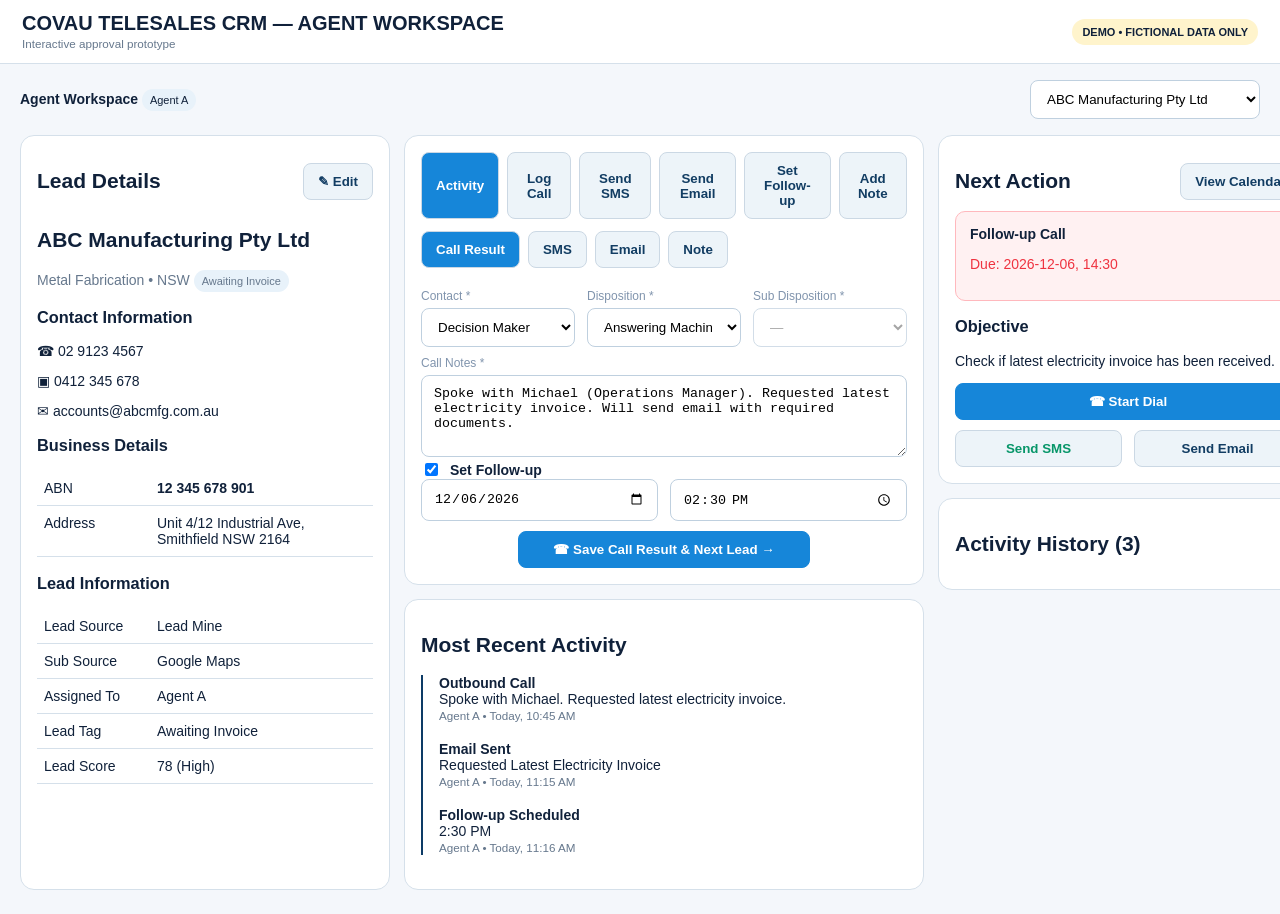
==== commit 1eb1b2dc: "Update agent contact disposition options" ====
--- a/agent-workspace/index.html
+++ b/agent-workspace/index.html
@@ -1 +1 @@
-<!doctype html><html><head><meta charset="utf-8"><meta name="viewport" content="width=device-width,initial-scale=1"><title>Covau Agent Workspace Demo</title><style>:root{--navy:#0d3b66;--blue:#1686d9;--bg:#f4f7fb;--line:#d5e0ea;--text:#10213a;--muted:#66788d;--green:#079669;--red:#ef3340}*{box-sizing:border-box}body{margin:0;font:14px Arial,sans-serif;background:var(--bg);color:var(--text)}header{height:64px;background:#fff;border-bottom:1px solid var(--line);display:flex;align-items:center;justify-content:space-between;padding:0 22px}.brand{font-size:20px;font-weight:800}.demo{font-size:11px;font-weight:800;background:#fff4cc;padding:7px 10px;border-radius:20px}.top{padding:16px 20px 8px;display:flex;justify-content:space-between;align-items:center}.wrap{padding:8px 20px 24px;display:grid;grid-template-columns:370px minmax(520px,1fr) 380px;gap:14px;max-width:1700px;margin:auto}.card{background:#fff;border:1px solid var(--line);border-radius:14px;padding:16px}.row{display:flex;gap:9px;align-items:center;flex-wrap:wrap}.space{justify-content:space-between}.btn{border:1px solid #cbd8e4;background:#edf4f9;color:#123d63;border-radius:8px;padding:10px 14px;font-weight:700;cursor:pointer}.primary{background:var(--blue);border-color:var(--blue);color:#fff}.green{color:var(--green)}.red{background:var(--red);color:#fff}.tabs{display:flex;gap:8px;margin-bottom:12px}.tabs .active{background:var(--blue);color:#fff}input,select,textarea{width:100%;padding:10px 12px;border:1px solid #bfd0df;border-radius:8px;background:#fff}textarea{min-height:82px}label{display:block;font-size:12px;color:#8094ad;margin:9px 0 5px}.triple{display:grid;grid-template-columns:1fr 1fr 1fr;gap:12px}.split{display:grid;grid-template-columns:1fr 1fr;gap:12px}.info{display:grid;grid-template-columns:105px 1fr;gap:8px;padding:9px 7px;border-bottom:1px solid var(--line)}.pill{display:inline-block;padding:5px 8px;border-radius:999px;background:#e8f2fa;font-size:11px}.muted{color:var(--muted)}.action{border:1px solid #ffb8bd;background:#fff1f2;border-radius:10px;padding:14px}.history .item{display:grid;grid-template-columns:1fr auto;gap:8px;border-bottom:1px solid var(--line);padding:12px 0}.activity{border-left:2px solid var(--navy);padding-left:16px}.event{margin:0 0 18px}.modal{display:none;position:fixed;inset:0;background:#10213a88;align-items:center;justify-content:center;z-index:20}.modal.show{display:flex}.modal .card{width:min(560px,92vw)}.toast{display:none;position:fixed;right:20px;bottom:20px;background:#10213a;color:#fff;padding:13px 17px;border-radius:9px}.callbar{display:none;background:#eef9ff;border:1px solid #a8daf6;border-radius:10px;padding:12px;margin-bottom:12px}.callbar.show{display:block}@media(max-width:1000px){.wrap{grid-template-columns:1fr}.triple{grid-template-columns:1fr}.right{grid-column:1}}</style></head><body><header><div><div class="brand">COVAU TELESALES CRM — AGENT WORKSPACE</div><small class="muted">Interactive approval prototype</small></div><div class="demo">DEMO • FICTIONAL DATA ONLY</div></header><div class="top"><div><b>Agent Workspace</b> <span class="pill">Agent A</span></div><select id="leadPicker" style="width:230px" onchange="switchLead(this.value)"></select></div><main class="wrap"><section class="card" id="left"></section><section><div class="card"><div class="tabs"><button class="btn active">Activity</button><button class="btn" onclick="openModal('call')">Log Call</button><button class="btn" onclick="openModal('sms')">Send SMS</button><button class="btn" onclick="openModal('email')">Send Email</button><button class="btn" onclick="openModal('follow')">Set Follow-up</button><button class="btn" onclick="openModal('note')">Add Note</button></div><div id="callbar" class="callbar"><div class="row space"><b>● CALL IN PROGRESS — <span id="timer">00:00</span></b><button class="btn red" onclick="endCall()">End Call</button></div></div><div class="tabs"><button class="btn active">Call Result</button><button class="btn">SMS</button><button class="btn">Email</button><button class="btn">Note</button></div><div class="triple"><div><label>Contact *</label><select id="contact" onchange="syncDisposition()"><option>Owner / Decision Maker</option><option>Gatekeeper / Receptionist</option><option>Other Staff</option><option>Voicemail / Answering Machine</option><option>No Contact</option></select></div><div><label>Disposition *</label><select id="disposition" onchange="syncSubDisposition()"></select></div><div><label>Sub Disposition *</label><select id="subDisposition"></select></div></div><label>Call Notes *</label><textarea id="notes">Spoke with Michael (Operations Manager). Requested latest electricity invoice. Will send email with required documents.</textarea><div class="row"><input id="followCheck" type="checkbox" checked style="width:auto"><b>Set Follow-up</b></div><div class="split"><input id="fdate" type="date"><input id="ftime" type="time" value="14:30"></div><button class="btn primary" style="display:block;width:60%;margin:10px auto 0" onclick="saveCall()">☎ Save Call Result & Next Lead →</button></div><div class="card" style="margin-top:14px"><h2>Most Recent Activity</h2><div id="recent" class="activity"></div></div></section><aside class="right"><div class="card"><div class="row space"><h2>Next Action</h2><button class="btn" onclick="openModal('calendar')">View Calendar</button></div><div id="nextAction"></div></div><div class="card history" style="margin-top:14px"><h2>Activity History (<span id="hcount">0</span>)</h2><div id="history"></div></div></aside></main><div id="modal" class="modal"><div class="card"><div class="row space"><h2 id="mtitle">Action</h2><button class="btn" onclick="closeModal()">✕</button></div><div id="mbody"></div></div></div><div id="toast" class="toast"></div><script>const seed=[{name:'ABC Manufacturing Pty Ltd',industry:'Metal Fabrication',state:'NSW',phone:'02 9123 4567',mobile:'0412 345 678',email:'accounts@abcmfg.com.au',abn:'12 345 678 901',address:'Unit 4/12 Industrial Ave, Smithfield NSW 2164',source:'Lead Mine',sub:'Google Maps',tag:'Awaiting Invoice',score:78,person:'Michael',role:'Operations Manager'},{name:'Harbourview Cafe Pty Ltd',industry:'Cafe',state:'NSW',phone:'02 9555 0188',mobile:'0421 700 212',email:'manager@harbourviewdemo.com.au',abn:'31 445 992 105',address:'18 Bay Street, Sydney NSW 2000',source:'Lead Mine',sub:'Google Maps',tag:'New',score:86,person:'Sarah',role:'Owner'},{name:'Southern Cross Laundry',industry:'Laundry',state:'VIC',phone:'03 9012 7755',mobile:'0433 810 201',email:'office@scldemo.com.au',abn:'52 110 887 342',address:'77 Market Road, Dandenong VIC 3175',source:'Cylex',sub:'Business Directory',tag:'Awaiting Invoice',score:82,person:'Daniel',role:'Director'}];let data=seed.map((x,i)=>({...x,id:i,follow:{date:new Date().toISOString().slice(0,10),time:'14:30',objective:'Check if latest electricity invoice has been received.'},history:[{type:'Outbound Call',text:'Spoke with '+x.person+'. Requested latest electricity invoice.',time:'Today, 10:45 AM'},{type:'Email Sent',text:'Requested Latest Electricity Invoice',time:'Today, 11:15 AM'},{type:'Follow-up Scheduled',text:'2:30 PM',time:'Today, 11:16 AM'}]}));let current=0,tick,secs=0;const dispositions={'Owner / Decision Maker':['Interested','Not Interested','Follow-up Required','Qualified Opportunity','Unable to Proceed'],'Gatekeeper / Receptionist':['Unable to Reach Decision Maker','Callback Required','Information Provided'],'Other Staff':['Unable to Reach Decision Maker','Referral Provided','Callback Required'],'Voicemail / Answering Machine':['No Conversation'],'No Contact':['Unreachable']};const subs={'Interested':['Awaiting Invoice','Invoice Received','Pricing Requested','Quote Link Sent'],'Not Interested':['Happy With Current Retailer','No Interest','Do Not Call Requested'],'Follow-up Required':['Callback Requested','Send Email','Send SMS','Awaiting Invoice'],'Qualified Opportunity':['Invoice Received','Pricing Requested','Quote Link Sent','Converted'],'Unable to Proceed':['Lost in Pricing – Unable to Proceed','Outside Service Area','Invalid Account'],'Unable to Reach Decision Maker':['Decision Maker Unavailable','Ask to Call Back','No Decision Maker Details'],'Callback Required':['Callback Requested','Specific Date / Time','Owner Not Available'],'Information Provided':['Email Details Provided','Contact Name Provided'],'Referral Provided':['Referred to Owner','Referred to Manager'],'No Conversation':['Answering Machine','Voicemail Left'],'Unreachable':['No Answer','Early Hangup','Busy Line','Invalid Number']};function syncDisposition(){let a=dispositions[contact.value]||[];disposition.innerHTML=a.map(x=>`<option>${x}</option>`).join('');syncSubDisposition()}function syncSubDisposition(){let a=subs[disposition.value]||[];subDisposition.innerHTML=a.map(x=>`<option>${x}</option>`).join('')}function render(){let l=data[current];leadPicker.innerHTML=data.map((x,i)=>`<option value="${i}" ${i===current?'selected':''}>${x.name}</option>`).join('');left.innerHTML=`<div class="row space"><h2>Lead Details</h2><button class="btn" onclick="openModal('edit')">✎ Edit</button></div><h1>${l.name}</h1><p class="muted">${l.industry} • ${l.state} <span class="pill">${l.tag}</span></p><h3>Contact Information</h3><p>☎ ${l.phone}</p><p>▣ ${l.mobile}</p><p>✉ ${l.email}</p><h3>Business Details</h3><div class="info"><span>ABN</span><b>${l.abn}</b></div><div class="info"><span>Address</span><span>${l.address}</span></div><h3>Lead Information</h3><div class="info"><span>Lead Source</span><span>${l.source}</span></div><div class="info"><span>Sub Source</span><span>${l.sub}</span></div><div class="info"><span>Assigned To</span><span>Agent A</span></div><div class="info"><span>Lead Tag</span><span>${l.tag}</span></div><div class="info"><span>Lead Score</span><span>${l.score} (High)</span></div>`;renderHistory();renderNext()}function renderHistory(){let h=data[current].history;hcount.textContent=h.length;history.innerHTML=h.slice(0,6).map(x=>`<div class="item"><div><b>${x.type}</b><span>${x.text}</span></div><small>${x.time}</small></div>`).join('');recent.innerHTML=h.slice(0,3).map(x=>`<div class="event"><b>${x.type}</b><br>${x.text}<br><small class="muted">Agent A • ${x.time}</small></div>`).join('')}function renderNext(){let f=data[current].follow;nextAction.innerHTML=f?`<div class="action"><b>Follow-up Call</b><p style="color:var(--red)">Due: ${f.date}, ${f.time}</p></div><h3>Objective</h3><p>${f.objective}</p><button class="btn primary" style="width:100%" onclick="startDial()">☎ Start Dial</button><div class="split" style="margin-top:10px"><button class="btn green" onclick="openModal('sms')">Send SMS</button><button class="btn" onclick="openModal('email')">Send Email</button></div>`:'<p>No follow-up scheduled.</p>'}function switchLead(i){current=+i;render()}function add(type,text){data[current].history.unshift({type,text,time:'Today, '+new Date().toLocaleTimeString([],{hour:'2-digit',minute:'2-digit'})});render()}function saveCall(){let l=data[current];l.tag=subDisposition.value;add('Outbound Call',contact.value+' → '+disposition.value+' → '+subDisposition.value+' — '+notes.value);if(followCheck.checked){l.follow={date:fdate.value,time:ftime.value,objective:'Follow up: '+subDisposition.value};add('Follow-up Scheduled',fdate.value+' '+ftime.value)}toast('Call result saved. Loading next lead…');current=(current+1)%data.length;setTimeout(render,400)}function startDial(){secs=0;callbar.classList.add('show');clearInterval(tick);tick=setInterval(()=>{secs++;timer.textContent=String(Math.floor(secs/60)).padStart(2,'0')+':'+String(secs%60).padStart(2,'0')},1000)}function endCall(){clearInterval(tick);callbar.classList.remove('show');add('Outbound Call','Call ended • '+timer.textContent);toast('Call logged')}function openModal(type){modal.classList.add('show');let l=data[current];mtitle.textContent=type==='sms'?'Send SMS':type==='email'?'Send Email':type==='follow'?'Set Follow-up':type==='note'?'Add Note':type==='calendar'?'Calendar':type==='edit'?'Edit Lead':'Log Call';mbody.innerHTML=type==='sms'?`<label>To</label><input value="${l.mobile}"><label>Message</label><textarea id="mtext">Hi ${l.person}, this is Agent A from Covau Energy following up regarding your business electricity account.</textarea><button class="btn primary" onclick="sendAction('SMS Sent',mtext.value)">Send SMS</button>`:type==='email'?`<label>To</label><input value="${l.email}"><label>Subject</label><input value="Requested Latest Electricity Invoice"><label>Message</label><textarea id="mtext">Hi ${l.person}, thank you for your time. Please reply with a copy of your latest electricity invoice.</textarea><button class="btn primary" onclick="sendAction('Email Sent',mtext.value)">Send Email</button>`:type==='note'?`<textarea id="mtext" placeholder="Add note..."></textarea><button class="btn primary" onclick="sendAction('Note Added',mtext.value)">Save Note</button>`:type==='follow'?`<label>Date</label><input id="md" type="date"><label>Time</label><input id="mt" type="time" value="14:30"><button class="btn primary" onclick="setFollow()">Save Follow-up</button>`:type==='calendar'?'<p>Demo calendar: follow-ups and callbacks will appear here.</p>':type==='edit'?`<label>Business Name</label><input id="ename" value="${l.name}"><label>Phone</label><input id="ephone" value="${l.phone}"><button class="btn primary" onclick="editLead()">Save Changes</button>`:'<p>Use the Contact → Disposition → Sub Disposition section to log the call result.</p>'}function closeModal(){modal.classList.remove('show')}function sendAction(t,x){add(t,x);closeModal();toast(t)}function setFollow(){data[current].follow={date:md.value,time:mt.value,objective:'Scheduled agent follow-up.'};add('Follow-up Scheduled',md.value+' '+mt.value);closeModal();toast('Follow-up saved')}function editLead(){data[current].name=ename.value;data[current].phone=ephone.value;closeModal();render();toast('Lead updated')}function toast(s){toast=document.getElementById('toast');toast.textContent=s;toast.style.display='block';setTimeout(()=>toast.style.display='none',2000)}fdate.value=new Date().toISOString().slice(0,10);syncDisposition();render();</script></body></html>+<!doctype html><html><head><meta charset="utf-8"><meta name="viewport" content="width=device-width,initial-scale=1"><title>Covau Agent Workspace Demo</title><style>:root{--navy:#0d3b66;--blue:#1686d9;--bg:#f4f7fb;--line:#d5e0ea;--text:#10213a;--muted:#66788d;--green:#079669;--red:#ef3340}*{box-sizing:border-box}body{margin:0;font:14px Arial,sans-serif;background:var(--bg);color:var(--text)}header{height:64px;background:#fff;border-bottom:1px solid var(--line);display:flex;align-items:center;justify-content:space-between;padding:0 22px}.brand{font-size:20px;font-weight:800}.demo{font-size:11px;font-weight:800;background:#fff4cc;padding:7px 10px;border-radius:20px}.top{padding:16px 20px 8px;display:flex;justify-content:space-between;align-items:center}.wrap{padding:8px 20px 24px;display:grid;grid-template-columns:370px minmax(520px,1fr) 380px;gap:14px;max-width:1700px;margin:auto}.card{background:#fff;border:1px solid var(--line);border-radius:14px;padding:16px}.row{display:flex;gap:9px;align-items:center;flex-wrap:wrap}.space{justify-content:space-between}.btn{border:1px solid #cbd8e4;background:#edf4f9;color:#123d63;border-radius:8px;padding:10px 14px;font-weight:700;cursor:pointer}.primary{background:var(--blue);border-color:var(--blue);color:#fff}.green{color:var(--green)}.red{background:var(--red);color:#fff}.tabs{display:flex;gap:8px;margin-bottom:12px}.tabs .active{background:var(--blue);color:#fff}input,select,textarea{width:100%;padding:10px 12px;border:1px solid #bfd0df;border-radius:8px;background:#fff}textarea{min-height:82px}label{display:block;font-size:12px;color:#8094ad;margin:9px 0 5px}.triple{display:grid;grid-template-columns:1fr 1fr 1fr;gap:12px}.split{display:grid;grid-template-columns:1fr 1fr;gap:12px}.info{display:grid;grid-template-columns:105px 1fr;gap:8px;padding:9px 7px;border-bottom:1px solid var(--line)}.pill{display:inline-block;padding:5px 8px;border-radius:999px;background:#e8f2fa;font-size:11px}.muted{color:var(--muted)}.action{border:1px solid #ffb8bd;background:#fff1f2;border-radius:10px;padding:14px}.history .item{display:grid;grid-template-columns:1fr auto;gap:8px;border-bottom:1px solid var(--line);padding:12px 0}.activity{border-left:2px solid var(--navy);padding-left:16px}.event{margin:0 0 18px}.modal{display:none;position:fixed;inset:0;background:#10213a88;align-items:center;justify-content:center;z-index:20}.modal.show{display:flex}.modal .card{width:min(560px,92vw)}.toast{display:none;position:fixed;right:20px;bottom:20px;background:#10213a;color:#fff;padding:13px 17px;border-radius:9px}.callbar{display:none;background:#eef9ff;border:1px solid #a8daf6;border-radius:10px;padding:12px;margin-bottom:12px}.callbar.show{display:block}@media(max-width:1000px){.wrap{grid-template-columns:1fr}.triple{grid-template-columns:1fr}.right{grid-column:1}}</style></head><body><header><div><div class="brand">COVAU TELESALES CRM — AGENT WORKSPACE</div><small class="muted">Interactive approval prototype</small></div><div class="demo">DEMO • FICTIONAL DATA ONLY</div></header><div class="top"><div><b>Agent Workspace</b> <span class="pill">Agent A</span></div><select id="leadPicker" style="width:230px" onchange="switchLead(this.value)"></select></div><main class="wrap"><section class="card" id="left"></section><section><div class="card"><div class="tabs"><button class="btn active">Activity</button><button class="btn" onclick="openModal('call')">Log Call</button><button class="btn" onclick="openModal('sms')">Send SMS</button><button class="btn" onclick="openModal('email')">Send Email</button><button class="btn" onclick="openModal('follow')">Set Follow-up</button><button class="btn" onclick="openModal('note')">Add Note</button></div><div id="callbar" class="callbar"><div class="row space"><b>● CALL IN PROGRESS — <span id="timer">00:00</span></b><button class="btn red" onclick="endCall()">End Call</button></div></div><div class="tabs"><button class="btn active">Call Result</button><button class="btn">SMS</button><button class="btn">Email</button><button class="btn">Note</button></div><div class="triple"><div><label>Contact *</label><select id="contact" onchange="syncDisposition()"><option>Decision Maker</option><option>Non Decision Maker</option><option>Unsure</option></select></div><div><label>Disposition *</label><select id="disposition" onchange="syncSubDisposition()"></select></div><div><label>Sub Disposition *</label><select id="subDisposition"></select></div></div><label>Call Notes *</label><textarea id="notes">Spoke with Michael (Operations Manager). Requested latest electricity invoice. Will send email with required documents.</textarea><div class="row"><input id="followCheck" type="checkbox" checked style="width:auto"><b>Set Follow-up</b></div><div class="split"><input id="fdate" type="date"><input id="ftime" type="time" value="14:30"></div><button class="btn primary" style="display:block;width:60%;margin:10px auto 0" onclick="saveCall()">☎ Save Call Result & Next Lead →</button></div><div class="card" style="margin-top:14px"><h2>Most Recent Activity</h2><div id="recent" class="activity"></div></div></section><aside class="right"><div class="card"><div class="row space"><h2>Next Action</h2><button class="btn" onclick="openModal('calendar')">View Calendar</button></div><div id="nextAction"></div></div><div class="card history" style="margin-top:14px"><h2>Activity History (<span id="hcount">0</span>)</h2><div id="history"></div></div></aside></main><div id="modal" class="modal"><div class="card"><div class="row space"><h2 id="mtitle">Action</h2><button class="btn" onclick="closeModal()">✕</button></div><div id="mbody"></div></div></div><div id="toast" class="toast"></div><script>const seed=[{name:'ABC Manufacturing Pty Ltd',industry:'Metal Fabrication',state:'NSW',phone:'02 9123 4567',mobile:'0412 345 678',email:'accounts@abcmfg.com.au',abn:'12 345 678 901',address:'Unit 4/12 Industrial Ave, Smithfield NSW 2164',source:'Lead Mine',sub:'Google Maps',tag:'Awaiting Invoice',score:78,person:'Michael',role:'Operations Manager'},{name:'Harbourview Cafe Pty Ltd',industry:'Cafe',state:'NSW',phone:'02 9555 0188',mobile:'0421 700 212',email:'manager@harbourviewdemo.com.au',abn:'31 445 992 105',address:'18 Bay Street, Sydney NSW 2000',source:'Lead Mine',sub:'Google Maps',tag:'New',score:86,person:'Sarah',role:'Owner'},{name:'Southern Cross Laundry',industry:'Laundry',state:'VIC',phone:'03 9012 7755',mobile:'0433 810 201',email:'office@scldemo.com.au',abn:'52 110 887 342',address:'77 Market Road, Dandenong VIC 3175',source:'Cylex',sub:'Business Directory',tag:'Awaiting Invoice',score:82,person:'Daniel',role:'Director'}];let data=seed.map((x,i)=>({...x,id:i,follow:{date:new Date().toISOString().slice(0,10),time:'14:30',objective:'Check if latest electricity invoice has been received.'},history:[{type:'Outbound Call',text:'Spoke with '+x.person+'. Requested latest electricity invoice.',time:'Today, 10:45 AM'},{type:'Email Sent',text:'Requested Latest Electricity Invoice',time:'Today, 11:15 AM'},{type:'Follow-up Scheduled',text:'2:30 PM',time:'Today, 11:16 AM'}]}));let current=0,tick,secs=0;const dispositionOptions=['Answering Machine','No Answer','Call Back','Not Interested','Email Requested','Early Hangup'];const subs={'Call Back':['Owner is not Available'],'Not Interested':['In a Contract','Happy with Current Retailer','No Reason Provided']};function syncDisposition(){disposition.innerHTML=dispositionOptions.map(x=>`<option>${x}</option>`).join('');syncSubDisposition()}function syncSubDisposition(){let a=subs[disposition.value]||[];subDisposition.innerHTML=a.length?a.map(x=>`<option>${x}</option>`).join(''):'<option value="">—</option>';subDisposition.disabled=!a.length}function render(){let l=data[current];leadPicker.innerHTML=data.map((x,i)=>`<option value="${i}" ${i===current?'selected':''}>${x.name}</option>`).join('');left.innerHTML=`<div class="row space"><h2>Lead Details</h2><button class="btn" onclick="openModal('edit')">✎ Edit</button></div><h1>${l.name}</h1><p class="muted">${l.industry} • ${l.state} <span class="pill">${l.tag}</span></p><h3>Contact Information</h3><p>☎ ${l.phone}</p><p>▣ ${l.mobile}</p><p>✉ ${l.email}</p><h3>Business Details</h3><div class="info"><span>ABN</span><b>${l.abn}</b></div><div class="info"><span>Address</span><span>${l.address}</span></div><h3>Lead Information</h3><div class="info"><span>Lead Source</span><span>${l.source}</span></div><div class="info"><span>Sub Source</span><span>${l.sub}</span></div><div class="info"><span>Assigned To</span><span>Agent A</span></div><div class="info"><span>Lead Tag</span><span>${l.tag}</span></div><div class="info"><span>Lead Score</span><span>${l.score} (High)</span></div>`;renderHistory();renderNext()}function renderHistory(){let h=data[current].history;hcount.textContent=h.length;history.innerHTML=h.slice(0,6).map(x=>`<div class="item"><div><b>${x.type}</b><span>${x.text}</span></div><small>${x.time}</small></div>`).join('');recent.innerHTML=h.slice(0,3).map(x=>`<div class="event"><b>${x.type}</b><br>${x.text}<br><small class="muted">Agent A • ${x.time}</small></div>`).join('')}function renderNext(){let f=data[current].follow;nextAction.innerHTML=f?`<div class="action"><b>Follow-up Call</b><p style="color:var(--red)">Due: ${f.date}, ${f.time}</p></div><h3>Objective</h3><p>${f.objective}</p><button class="btn primary" style="width:100%" onclick="startDial()">☎ Start Dial</button><div class="split" style="margin-top:10px"><button class="btn green" onclick="openModal('sms')">Send SMS</button><button class="btn" onclick="openModal('email')">Send Email</button></div>`:'<p>No follow-up scheduled.</p>'}function switchLead(i){current=+i;render()}function add(type,text){data[current].history.unshift({type,text,time:'Today, '+new Date().toLocaleTimeString([],{hour:'2-digit',minute:'2-digit'})});render()}function saveCall(){let l=data[current],sub=subDisposition.value;l.tag=sub||disposition.value;add('Outbound Call',contact.value+' → '+disposition.value+(sub?' → '+sub:'')+' — '+notes.value);if(followCheck.checked){l.follow={date:fdate.value,time:ftime.value,objective:'Follow up: '+(sub||disposition.value)};add('Follow-up Scheduled',fdate.value+' '+ftime.value)}toast('Call result saved. Loading next lead…');current=(current+1)%data.length;setTimeout(render,400)}function startDial(){secs=0;callbar.classList.add('show');clearInterval(tick);tick=setInterval(()=>{secs++;timer.textContent=String(Math.floor(secs/60)).padStart(2,'0')+':'+String(secs%60).padStart(2,'0')},1000)}function endCall(){clearInterval(tick);callbar.classList.remove('show');add('Outbound Call','Call ended • '+timer.textContent);toast('Call logged')}function openModal(type){modal.classList.add('show');let l=data[current];mtitle.textContent=type==='sms'?'Send SMS':type==='email'?'Send Email':type==='follow'?'Set Follow-up':type==='note'?'Add Note':type==='calendar'?'Calendar':type==='edit'?'Edit Lead':'Log Call';mbody.innerHTML=type==='sms'?`<label>To</label><input value="${l.mobile}"><label>Message</label><textarea id="mtext">Hi ${l.person}, this is Agent A from Covau Energy following up regarding your business electricity account.</textarea><button class="btn primary" onclick="sendAction('SMS Sent',mtext.value)">Send SMS</button>`:type==='email'?`<label>To</label><input value="${l.email}"><label>Subject</label><input value="Requested Latest Electricity Invoice"><label>Message</label><textarea id="mtext">Hi ${l.person}, thank you for your time. Please reply with a copy of your latest electricity invoice.</textarea><button class="btn primary" onclick="sendAction('Email Sent',mtext.value)">Send Email</button>`:type==='note'?`<textarea id="mtext" placeholder="Add note..."></textarea><button class="btn primary" onclick="sendAction('Note Added',mtext.value)">Save Note</button>`:type==='follow'?`<label>Date</label><input id="md" type="date"><label>Time</label><input id="mt" type="time" value="14:30"><button class="btn primary" onclick="setFollow()">Save Follow-up</button>`:type==='calendar'?'<p>Demo calendar: follow-ups and callbacks will appear here.</p>':type==='edit'?`<label>Business Name</label><input id="ename" value="${l.name}"><label>Phone</label><input id="ephone" value="${l.phone}"><button class="btn primary" onclick="editLead()">Save Changes</button>`:'<p>Use the Contact → Disposition → Sub Disposition section to log the call result.</p>'}function closeModal(){modal.classList.remove('show')}function sendAction(t,x){add(t,x);closeModal();toast(t)}function setFollow(){data[current].follow={date:md.value,time:mt.value,objective:'Scheduled agent follow-up.'};add('Follow-up Scheduled',md.value+' '+mt.value);closeModal();toast('Follow-up saved')}function editLead(){data[current].name=ename.value;data[current].phone=ephone.value;closeModal();render();toast('Lead updated')}function toast(s){let t=document.getElementById('toast');t.textContent=s;t.style.display='block';setTimeout(()=>t.style.display='none',2000)}fdate.value=new Date().toISOString().slice(0,10);syncDisposition();render();</script></body></html>
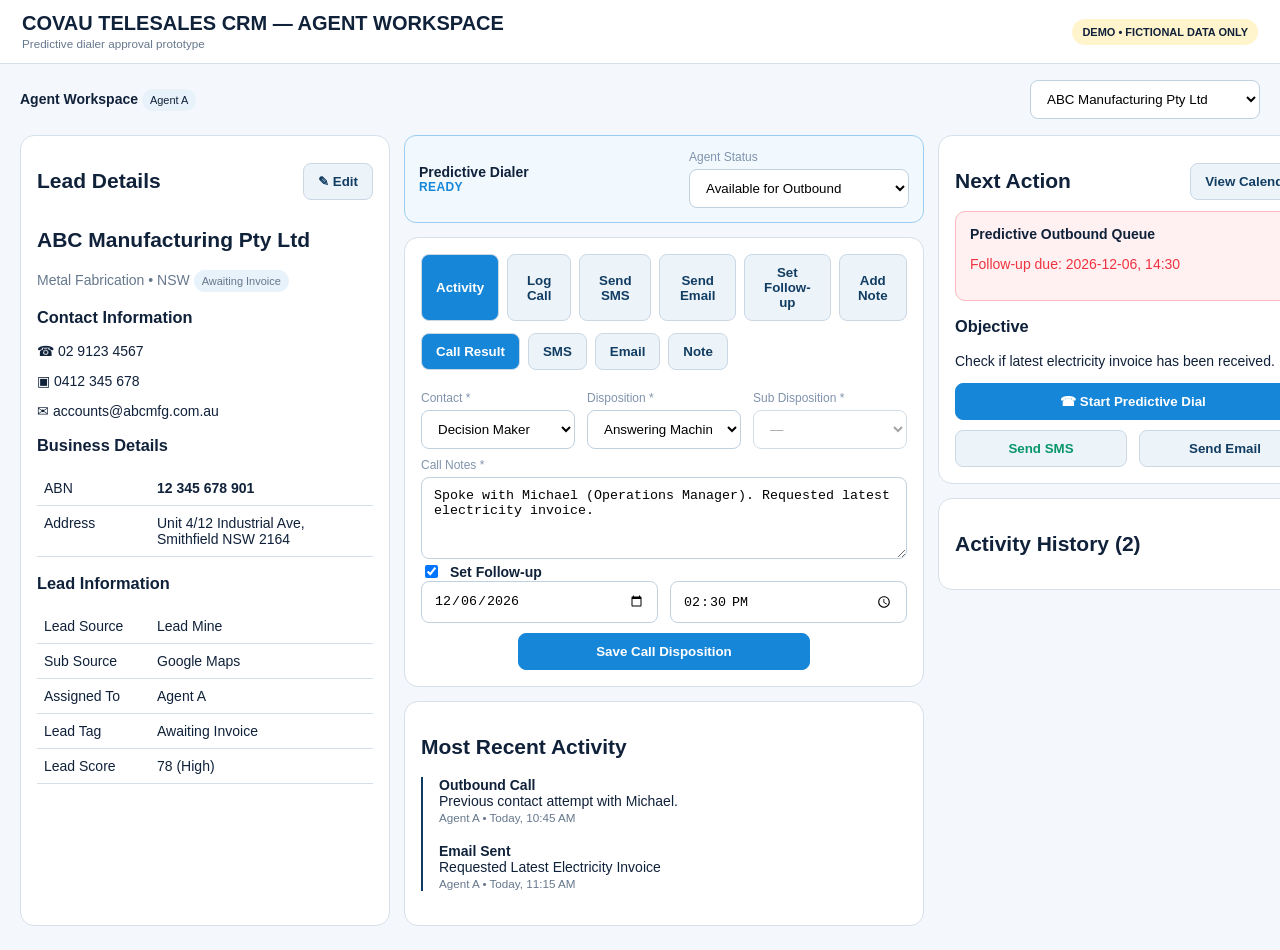
==== commit 82320fec: "Add predictive dialer simulation and agent statuses" ====
--- a/agent-workspace/index.html
+++ b/agent-workspace/index.html
@@ -1 +1 @@
-<!doctype html><html><head><meta charset="utf-8"><meta name="viewport" content="width=device-width,initial-scale=1"><title>Covau Agent Workspace Demo</title><style>:root{--navy:#0d3b66;--blue:#1686d9;--bg:#f4f7fb;--line:#d5e0ea;--text:#10213a;--muted:#66788d;--green:#079669;--red:#ef3340}*{box-sizing:border-box}body{margin:0;font:14px Arial,sans-serif;background:var(--bg);color:var(--text)}header{height:64px;background:#fff;border-bottom:1px solid var(--line);display:flex;align-items:center;justify-content:space-between;padding:0 22px}.brand{font-size:20px;font-weight:800}.demo{font-size:11px;font-weight:800;background:#fff4cc;padding:7px 10px;border-radius:20px}.top{padding:16px 20px 8px;display:flex;justify-content:space-between;align-items:center}.wrap{padding:8px 20px 24px;display:grid;grid-template-columns:370px minmax(520px,1fr) 380px;gap:14px;max-width:1700px;margin:auto}.card{background:#fff;border:1px solid var(--line);border-radius:14px;padding:16px}.row{display:flex;gap:9px;align-items:center;flex-wrap:wrap}.space{justify-content:space-between}.btn{border:1px solid #cbd8e4;background:#edf4f9;color:#123d63;border-radius:8px;padding:10px 14px;font-weight:700;cursor:pointer}.primary{background:var(--blue);border-color:var(--blue);color:#fff}.green{color:var(--green)}.red{background:var(--red);color:#fff}.tabs{display:flex;gap:8px;margin-bottom:12px}.tabs .active{background:var(--blue);color:#fff}input,select,textarea{width:100%;padding:10px 12px;border:1px solid #bfd0df;border-radius:8px;background:#fff}textarea{min-height:82px}label{display:block;font-size:12px;color:#8094ad;margin:9px 0 5px}.triple{display:grid;grid-template-columns:1fr 1fr 1fr;gap:12px}.split{display:grid;grid-template-columns:1fr 1fr;gap:12px}.info{display:grid;grid-template-columns:105px 1fr;gap:8px;padding:9px 7px;border-bottom:1px solid var(--line)}.pill{display:inline-block;padding:5px 8px;border-radius:999px;background:#e8f2fa;font-size:11px}.muted{color:var(--muted)}.action{border:1px solid #ffb8bd;background:#fff1f2;border-radius:10px;padding:14px}.history .item{display:grid;grid-template-columns:1fr auto;gap:8px;border-bottom:1px solid var(--line);padding:12px 0}.activity{border-left:2px solid var(--navy);padding-left:16px}.event{margin:0 0 18px}.modal{display:none;position:fixed;inset:0;background:#10213a88;align-items:center;justify-content:center;z-index:20}.modal.show{display:flex}.modal .card{width:min(560px,92vw)}.toast{display:none;position:fixed;right:20px;bottom:20px;background:#10213a;color:#fff;padding:13px 17px;border-radius:9px}.callbar{display:none;background:#eef9ff;border:1px solid #a8daf6;border-radius:10px;padding:12px;margin-bottom:12px}.callbar.show{display:block}@media(max-width:1000px){.wrap{grid-template-columns:1fr}.triple{grid-template-columns:1fr}.right{grid-column:1}}</style></head><body><header><div><div class="brand">COVAU TELESALES CRM — AGENT WORKSPACE</div><small class="muted">Interactive approval prototype</small></div><div class="demo">DEMO • FICTIONAL DATA ONLY</div></header><div class="top"><div><b>Agent Workspace</b> <span class="pill">Agent A</span></div><select id="leadPicker" style="width:230px" onchange="switchLead(this.value)"></select></div><main class="wrap"><section class="card" id="left"></section><section><div class="card"><div class="tabs"><button class="btn active">Activity</button><button class="btn" onclick="openModal('call')">Log Call</button><button class="btn" onclick="openModal('sms')">Send SMS</button><button class="btn" onclick="openModal('email')">Send Email</button><button class="btn" onclick="openModal('follow')">Set Follow-up</button><button class="btn" onclick="openModal('note')">Add Note</button></div><div id="callbar" class="callbar"><div class="row space"><b>● CALL IN PROGRESS — <span id="timer">00:00</span></b><button class="btn red" onclick="endCall()">End Call</button></div></div><div class="tabs"><button class="btn active">Call Result</button><button class="btn">SMS</button><button class="btn">Email</button><button class="btn">Note</button></div><div class="triple"><div><label>Contact *</label><select id="contact" onchange="syncDisposition()"><option>Decision Maker</option><option>Non Decision Maker</option><option>Unsure</option></select></div><div><label>Disposition *</label><select id="disposition" onchange="syncSubDisposition()"></select></div><div><label>Sub Disposition *</label><select id="subDisposition"></select></div></div><label>Call Notes *</label><textarea id="notes">Spoke with Michael (Operations Manager). Requested latest electricity invoice. Will send email with required documents.</textarea><div class="row"><input id="followCheck" type="checkbox" checked style="width:auto"><b>Set Follow-up</b></div><div class="split"><input id="fdate" type="date"><input id="ftime" type="time" value="14:30"></div><button class="btn primary" style="display:block;width:60%;margin:10px auto 0" onclick="saveCall()">☎ Save Call Result & Next Lead →</button></div><div class="card" style="margin-top:14px"><h2>Most Recent Activity</h2><div id="recent" class="activity"></div></div></section><aside class="right"><div class="card"><div class="row space"><h2>Next Action</h2><button class="btn" onclick="openModal('calendar')">View Calendar</button></div><div id="nextAction"></div></div><div class="card history" style="margin-top:14px"><h2>Activity History (<span id="hcount">0</span>)</h2><div id="history"></div></div></aside></main><div id="modal" class="modal"><div class="card"><div class="row space"><h2 id="mtitle">Action</h2><button class="btn" onclick="closeModal()">✕</button></div><div id="mbody"></div></div></div><div id="toast" class="toast"></div><script>const seed=[{name:'ABC Manufacturing Pty Ltd',industry:'Metal Fabrication',state:'NSW',phone:'02 9123 4567',mobile:'0412 345 678',email:'accounts@abcmfg.com.au',abn:'12 345 678 901',address:'Unit 4/12 Industrial Ave, Smithfield NSW 2164',source:'Lead Mine',sub:'Google Maps',tag:'Awaiting Invoice',score:78,person:'Michael',role:'Operations Manager'},{name:'Harbourview Cafe Pty Ltd',industry:'Cafe',state:'NSW',phone:'02 9555 0188',mobile:'0421 700 212',email:'manager@harbourviewdemo.com.au',abn:'31 445 992 105',address:'18 Bay Street, Sydney NSW 2000',source:'Lead Mine',sub:'Google Maps',tag:'New',score:86,person:'Sarah',role:'Owner'},{name:'Southern Cross Laundry',industry:'Laundry',state:'VIC',phone:'03 9012 7755',mobile:'0433 810 201',email:'office@scldemo.com.au',abn:'52 110 887 342',address:'77 Market Road, Dandenong VIC 3175',source:'Cylex',sub:'Business Directory',tag:'Awaiting Invoice',score:82,person:'Daniel',role:'Director'}];let data=seed.map((x,i)=>({...x,id:i,follow:{date:new Date().toISOString().slice(0,10),time:'14:30',objective:'Check if latest electricity invoice has been received.'},history:[{type:'Outbound Call',text:'Spoke with '+x.person+'. Requested latest electricity invoice.',time:'Today, 10:45 AM'},{type:'Email Sent',text:'Requested Latest Electricity Invoice',time:'Today, 11:15 AM'},{type:'Follow-up Scheduled',text:'2:30 PM',time:'Today, 11:16 AM'}]}));let current=0,tick,secs=0;const dispositionOptions=['Answering Machine','No Answer','Call Back','Not Interested','Email Requested','Early Hangup'];const subs={'Call Back':['Owner is not Available'],'Not Interested':['In a Contract','Happy with Current Retailer','No Reason Provided']};function syncDisposition(){disposition.innerHTML=dispositionOptions.map(x=>`<option>${x}</option>`).join('');syncSubDisposition()}function syncSubDisposition(){let a=subs[disposition.value]||[];subDisposition.innerHTML=a.length?a.map(x=>`<option>${x}</option>`).join(''):'<option value="">—</option>';subDisposition.disabled=!a.length}function render(){let l=data[current];leadPicker.innerHTML=data.map((x,i)=>`<option value="${i}" ${i===current?'selected':''}>${x.name}</option>`).join('');left.innerHTML=`<div class="row space"><h2>Lead Details</h2><button class="btn" onclick="openModal('edit')">✎ Edit</button></div><h1>${l.name}</h1><p class="muted">${l.industry} • ${l.state} <span class="pill">${l.tag}</span></p><h3>Contact Information</h3><p>☎ ${l.phone}</p><p>▣ ${l.mobile}</p><p>✉ ${l.email}</p><h3>Business Details</h3><div class="info"><span>ABN</span><b>${l.abn}</b></div><div class="info"><span>Address</span><span>${l.address}</span></div><h3>Lead Information</h3><div class="info"><span>Lead Source</span><span>${l.source}</span></div><div class="info"><span>Sub Source</span><span>${l.sub}</span></div><div class="info"><span>Assigned To</span><span>Agent A</span></div><div class="info"><span>Lead Tag</span><span>${l.tag}</span></div><div class="info"><span>Lead Score</span><span>${l.score} (High)</span></div>`;renderHistory();renderNext()}function renderHistory(){let h=data[current].history;hcount.textContent=h.length;history.innerHTML=h.slice(0,6).map(x=>`<div class="item"><div><b>${x.type}</b><span>${x.text}</span></div><small>${x.time}</small></div>`).join('');recent.innerHTML=h.slice(0,3).map(x=>`<div class="event"><b>${x.type}</b><br>${x.text}<br><small class="muted">Agent A • ${x.time}</small></div>`).join('')}function renderNext(){let f=data[current].follow;nextAction.innerHTML=f?`<div class="action"><b>Follow-up Call</b><p style="color:var(--red)">Due: ${f.date}, ${f.time}</p></div><h3>Objective</h3><p>${f.objective}</p><button class="btn primary" style="width:100%" onclick="startDial()">☎ Start Dial</button><div class="split" style="margin-top:10px"><button class="btn green" onclick="openModal('sms')">Send SMS</button><button class="btn" onclick="openModal('email')">Send Email</button></div>`:'<p>No follow-up scheduled.</p>'}function switchLead(i){current=+i;render()}function add(type,text){data[current].history.unshift({type,text,time:'Today, '+new Date().toLocaleTimeString([],{hour:'2-digit',minute:'2-digit'})});render()}function saveCall(){let l=data[current],sub=subDisposition.value;l.tag=sub||disposition.value;add('Outbound Call',contact.value+' → '+disposition.value+(sub?' → '+sub:'')+' — '+notes.value);if(followCheck.checked){l.follow={date:fdate.value,time:ftime.value,objective:'Follow up: '+(sub||disposition.value)};add('Follow-up Scheduled',fdate.value+' '+ftime.value)}toast('Call result saved. Loading next lead…');current=(current+1)%data.length;setTimeout(render,400)}function startDial(){secs=0;callbar.classList.add('show');clearInterval(tick);tick=setInterval(()=>{secs++;timer.textContent=String(Math.floor(secs/60)).padStart(2,'0')+':'+String(secs%60).padStart(2,'0')},1000)}function endCall(){clearInterval(tick);callbar.classList.remove('show');add('Outbound Call','Call ended • '+timer.textContent);toast('Call logged')}function openModal(type){modal.classList.add('show');let l=data[current];mtitle.textContent=type==='sms'?'Send SMS':type==='email'?'Send Email':type==='follow'?'Set Follow-up':type==='note'?'Add Note':type==='calendar'?'Calendar':type==='edit'?'Edit Lead':'Log Call';mbody.innerHTML=type==='sms'?`<label>To</label><input value="${l.mobile}"><label>Message</label><textarea id="mtext">Hi ${l.person}, this is Agent A from Covau Energy following up regarding your business electricity account.</textarea><button class="btn primary" onclick="sendAction('SMS Sent',mtext.value)">Send SMS</button>`:type==='email'?`<label>To</label><input value="${l.email}"><label>Subject</label><input value="Requested Latest Electricity Invoice"><label>Message</label><textarea id="mtext">Hi ${l.person}, thank you for your time. Please reply with a copy of your latest electricity invoice.</textarea><button class="btn primary" onclick="sendAction('Email Sent',mtext.value)">Send Email</button>`:type==='note'?`<textarea id="mtext" placeholder="Add note..."></textarea><button class="btn primary" onclick="sendAction('Note Added',mtext.value)">Save Note</button>`:type==='follow'?`<label>Date</label><input id="md" type="date"><label>Time</label><input id="mt" type="time" value="14:30"><button class="btn primary" onclick="setFollow()">Save Follow-up</button>`:type==='calendar'?'<p>Demo calendar: follow-ups and callbacks will appear here.</p>':type==='edit'?`<label>Business Name</label><input id="ename" value="${l.name}"><label>Phone</label><input id="ephone" value="${l.phone}"><button class="btn primary" onclick="editLead()">Save Changes</button>`:'<p>Use the Contact → Disposition → Sub Disposition section to log the call result.</p>'}function closeModal(){modal.classList.remove('show')}function sendAction(t,x){add(t,x);closeModal();toast(t)}function setFollow(){data[current].follow={date:md.value,time:mt.value,objective:'Scheduled agent follow-up.'};add('Follow-up Scheduled',md.value+' '+mt.value);closeModal();toast('Follow-up saved')}function editLead(){data[current].name=ename.value;data[current].phone=ephone.value;closeModal();render();toast('Lead updated')}function toast(s){let t=document.getElementById('toast');t.textContent=s;t.style.display='block';setTimeout(()=>t.style.display='none',2000)}fdate.value=new Date().toISOString().slice(0,10);syncDisposition();render();</script></body></html>+<!doctype html><html><head><meta charset="utf-8"><meta name="viewport" content="width=device-width,initial-scale=1"><title>Covau Agent Workspace Demo</title><style>:root{--navy:#0d3b66;--blue:#1686d9;--bg:#f4f7fb;--line:#d5e0ea;--text:#10213a;--muted:#66788d;--green:#079669;--red:#ef3340;--amber:#e39a08}*{box-sizing:border-box}body{margin:0;font:14px Arial,sans-serif;background:var(--bg);color:var(--text)}header{height:64px;background:#fff;border-bottom:1px solid var(--line);display:flex;align-items:center;justify-content:space-between;padding:0 22px}.brand{font-size:20px;font-weight:800}.demo{font-size:11px;font-weight:800;background:#fff4cc;padding:7px 10px;border-radius:20px}.top{padding:16px 20px 8px;display:flex;justify-content:space-between;align-items:center}.wrap{padding:8px 20px 24px;display:grid;grid-template-columns:370px minmax(520px,1fr) 390px;gap:14px;max-width:1720px;margin:auto}.card{background:#fff;border:1px solid var(--line);border-radius:14px;padding:16px}.row{display:flex;gap:9px;align-items:center;flex-wrap:wrap}.space{justify-content:space-between}.btn{border:1px solid #cbd8e4;background:#edf4f9;color:#123d63;border-radius:8px;padding:10px 14px;font-weight:700;cursor:pointer}.primary{background:var(--blue);border-color:var(--blue);color:#fff}.green{color:var(--green)}.red{background:var(--red);color:#fff}.tabs{display:flex;gap:8px;margin-bottom:12px}.tabs .active{background:var(--blue);color:#fff}input,select,textarea{width:100%;padding:10px 12px;border:1px solid #bfd0df;border-radius:8px;background:#fff}textarea{min-height:82px}label{display:block;font-size:12px;color:#8094ad;margin:9px 0 5px}.triple{display:grid;grid-template-columns:1fr 1fr 1fr;gap:12px}.split{display:grid;grid-template-columns:1fr 1fr;gap:12px}.info{display:grid;grid-template-columns:105px 1fr;gap:8px;padding:9px 7px;border-bottom:1px solid var(--line)}.pill{display:inline-block;padding:5px 8px;border-radius:999px;background:#e8f2fa;font-size:11px}.muted{color:var(--muted)}.action{border:1px solid #ffb8bd;background:#fff1f2;border-radius:10px;padding:14px}.history .item{display:grid;grid-template-columns:1fr auto;gap:8px;border-bottom:1px solid var(--line);padding:12px 0}.activity{border-left:2px solid var(--navy);padding-left:16px}.event{margin:0 0 18px}.modal{display:none;position:fixed;inset:0;background:#10213a88;align-items:center;justify-content:center;z-index:20}.modal.show{display:flex}.modal .card{width:min(560px,92vw)}.toast{display:none;position:fixed;right:20px;bottom:20px;background:#10213a;color:#fff;padding:13px 17px;border-radius:9px;z-index:30}.dialer{border:1px solid #9bcdf0;background:#f1f9ff;border-radius:12px;padding:14px;margin-bottom:14px}.dialer-head{display:flex;justify-content:space-between;align-items:center;gap:10px}.status-dot{width:10px;height:10px;border-radius:50%;background:var(--green);display:inline-block;margin-right:6px}.dial-state{font-size:12px;font-weight:800;color:var(--blue);letter-spacing:.4px}.call-screen{display:none;margin-top:12px;background:#fff;border:1px solid #bcd8eb;border-radius:10px;padding:13px}.call-screen.show{display:block}.call-name{font-size:19px;font-weight:800;margin:4px 0}.call-number{font-size:16px;color:var(--navy)}.timer{font-size:25px;font-weight:800}.wrapup{display:none;margin-top:12px;background:#fff8e7;border:1px solid #f0c66b;border-radius:10px;padding:13px}.wrapup.show{display:block}.wrap-timer{font-size:24px;font-weight:900;color:#a96300}.countdown{font-size:30px;font-weight:900;color:var(--blue);text-align:center;padding:8px}.disabled{opacity:.55;pointer-events:none}@media(max-width:1000px){.wrap{grid-template-columns:1fr}.triple{grid-template-columns:1fr}.right{grid-column:1}}</style></head><body><header><div><div class="brand">COVAU TELESALES CRM — AGENT WORKSPACE</div><small class="muted">Predictive dialer approval prototype</small></div><div class="demo">DEMO • FICTIONAL DATA ONLY</div></header><div class="top"><div><b>Agent Workspace</b> <span class="pill">Agent A</span></div><select id="leadPicker" style="width:230px" onchange="switchLead(this.value)"></select></div><main class="wrap"><section class="card" id="left"></section><section><div class="dialer"><div class="dialer-head"><div><b>Predictive Dialer</b><div class="dial-state" id="dialState">READY</div></div><div style="min-width:220px"><label style="margin-top:0">Agent Status</label><select id="agentStatus" onchange="changeStatus()"><option>Available for Outbound</option><option>Call Back</option><option>Coaching/Training</option><option>Break</option><option>Lunch</option><option>System Issue</option></select></div></div><div id="callScreen" class="call-screen"><div class="row space"><div><span class="status-dot"></span><b>CONNECTED — LIVE CALL</b><div class="call-name" id="callName"></div><div class="call-number" id="callNumber"></div></div><div class="timer" id="timer">00:00</div></div><button class="btn red" style="width:100%;margin-top:12px" onclick="endCall()">☎ End Call</button></div><div id="wrapup" class="wrapup"><div class="row space"><div><b>WRAP-UP TIME</b><div class="muted">Complete the call disposition before the next predictive call.</div></div><div class="wrap-timer" id="wrapTimer">01:00</div></div><button id="extendBtn" class="btn" style="margin-top:10px" onclick="extendWrap()">+ Extend Wrap Time 30 sec</button></div><div id="nextCallDelay" style="display:none"><div class="muted" style="text-align:center;margin-top:10px">Disposition saved. Predictive dialer is finding the next connected call…</div><div class="countdown" id="delayCount">5</div></div></div><div class="card"><div class="tabs"><button class="btn active">Activity</button><button class="btn" onclick="openModal('call')">Log Call</button><button class="btn" onclick="openModal('sms')">Send SMS</button><button class="btn" onclick="openModal('email')">Send Email</button><button class="btn" onclick="openModal('follow')">Set Follow-up</button><button class="btn" onclick="openModal('note')">Add Note</button></div><div class="tabs"><button class="btn active">Call Result</button><button class="btn">SMS</button><button class="btn">Email</button><button class="btn">Note</button></div><div class="triple"><div><label>Contact *</label><select id="contact"><option>Decision Maker</option><option>Non Decision Maker</option><option>Unsure</option></select></div><div><label>Disposition *</label><select id="disposition" onchange="syncSubDisposition()"></select></div><div><label>Sub Disposition *</label><select id="subDisposition"></select></div></div><label>Call Notes *</label><textarea id="notes">Spoke with Michael (Operations Manager). Requested latest electricity invoice.</textarea><div class="row"><input id="followCheck" type="checkbox" checked style="width:auto"><b>Set Follow-up</b></div><div class="split"><input id="fdate" type="date"><input id="ftime" type="time" value="14:30"></div><button id="saveBtn" class="btn primary" style="display:block;width:60%;margin:10px auto 0" onclick="saveCall()">Save Call Disposition</button></div><div class="card" style="margin-top:14px"><h2>Most Recent Activity</h2><div id="recent" class="activity"></div></div></section><aside class="right"><div class="card"><div class="row space"><h2>Next Action</h2><button class="btn" onclick="openModal('calendar')">View Calendar</button></div><div id="nextAction"></div></div><div class="card history" style="margin-top:14px"><h2>Activity History (<span id="hcount">0</span>)</h2><div id="history"></div></div></aside></main><div id="modal" class="modal"><div class="card"><div class="row space"><h2 id="mtitle">Action</h2><button class="btn" onclick="closeModal()">✕</button></div><div id="mbody"></div></div></div><div id="toast" class="toast"></div><script>const seed=[{name:'ABC Manufacturing Pty Ltd',industry:'Metal Fabrication',state:'NSW',phone:'02 9123 4567',mobile:'0412 345 678',email:'accounts@abcmfg.com.au',abn:'12 345 678 901',address:'Unit 4/12 Industrial Ave, Smithfield NSW 2164',source:'Lead Mine',sub:'Google Maps',tag:'Awaiting Invoice',score:78,person:'Michael',role:'Operations Manager'},{name:'Harbourview Cafe Pty Ltd',industry:'Cafe',state:'NSW',phone:'02 9555 0188',mobile:'0421 700 212',email:'manager@harbourviewdemo.com.au',abn:'31 445 992 105',address:'18 Bay Street, Sydney NSW 2000',source:'Lead Mine',sub:'Google Maps',tag:'New',score:86,person:'Sarah',role:'Owner'},{name:'Southern Cross Laundry',industry:'Laundry',state:'VIC',phone:'03 9012 7755',mobile:'0433 810 201',email:'office@scldemo.com.au',abn:'52 110 887 342',address:'77 Market Road, Dandenong VIC 3175',source:'Cylex',sub:'Business Directory',tag:'Awaiting Invoice',score:82,person:'Daniel',role:'Director'},{name:'Metro Hardware & Trade',industry:'Hardware',state:'VIC',phone:'03 8844 2011',mobile:'0418 600 441',email:'admin@metrohardwaredemo.com.au',abn:'63 920 441 771',address:'41 Trade Way, Sunshine VIC 3020',source:'Lead Mine',sub:'Google Maps',tag:'New',score:74,person:'Anthony',role:'Owner'}];let data=seed.map((x,i)=>({...x,id:i,follow:{date:new Date().toISOString().slice(0,10),time:'14:30',objective:'Check if latest electricity invoice has been received.'},history:[{type:'Outbound Call',text:'Previous contact attempt with '+x.person+'.',time:'Today, 10:45 AM'},{type:'Email Sent',text:'Requested Latest Electricity Invoice',time:'Today, 11:15 AM'}]}));let current=0,callTick=null,secs=0,wrapTick=null,wrapSecs=60,delayTick=null,inCall=false,inWrap=false;const dispositionOptions=['Answering Machine','No Answer','Call Back','Not Interested','Email Requested','Early Hangup'];const subs={'Call Back':['Owner is not Available'],'Not Interested':['In a Contract','Happy with Current Retailer','No Reason Provided']};function syncDisposition(){disposition.innerHTML=dispositionOptions.map(x=>`<option>${x}</option>`).join('');syncSubDisposition()}function syncSubDisposition(){let a=subs[disposition.value]||[];subDisposition.innerHTML=a.length?a.map(x=>`<option>${x}</option>`).join(''):'<option value="">—</option>';subDisposition.disabled=!a.length}function render(){let l=data[current];leadPicker.innerHTML=data.map((x,i)=>`<option value="${i}" ${i===current?'selected':''}>${x.name}</option>`).join('');left.innerHTML=`<div class="row space"><h2>Lead Details</h2><button class="btn" onclick="openModal('edit')">✎ Edit</button></div><h1>${l.name}</h1><p class="muted">${l.industry} • ${l.state} <span class="pill">${l.tag}</span></p><h3>Contact Information</h3><p>☎ ${l.phone}</p><p>▣ ${l.mobile}</p><p>✉ ${l.email}</p><h3>Business Details</h3><div class="info"><span>ABN</span><b>${l.abn}</b></div><div class="info"><span>Address</span><span>${l.address}</span></div><h3>Lead Information</h3><div class="info"><span>Lead Source</span><span>${l.source}</span></div><div class="info"><span>Sub Source</span><span>${l.sub}</span></div><div class="info"><span>Assigned To</span><span>Agent A</span></div><div class="info"><span>Lead Tag</span><span>${l.tag}</span></div><div class="info"><span>Lead Score</span><span>${l.score} (High)</span></div>`;renderHistory();renderNext();if(inCall){callName.textContent=l.name;callNumber.textContent=l.phone+' • '+l.person+' ('+l.role+')'}}function renderHistory(){let h=data[current].history;hcount.textContent=h.length;history.innerHTML=h.slice(0,6).map(x=>`<div class="item"><div><b>${x.type}</b><br><span>${x.text}</span></div><small>${x.time}</small></div>`).join('');recent.innerHTML=h.slice(0,3).map(x=>`<div class="event"><b>${x.type}</b><br>${x.text}<br><small class="muted">Agent A • ${x.time}</small></div>`).join('')}function renderNext(){let f=data[current].follow;nextAction.innerHTML=`<div class="action"><b>Predictive Outbound Queue</b><p style="color:var(--red)">${f?'Follow-up due: '+f.date+', '+f.time:'Ready for next lead'}</p></div><h3>Objective</h3><p>${f?f.objective:'Connect the next qualified lead from the outbound queue.'}</p><button class="btn primary" style="width:100%" onclick="startPredictiveDial()">☎ Start Predictive Dial</button><div class="split" style="margin-top:10px"><button class="btn green" onclick="openModal('sms')">Send SMS</button><button class="btn" onclick="openModal('email')">Send Email</button></div>`}function switchLead(i){if(inCall||inWrap){toastMsg('Finish the current call/wrap-up first.');leadPicker.value=current;return}current=+i;render()}function add(type,text){data[current].history.unshift({type,text,time:'Today, '+new Date().toLocaleTimeString([],{hour:'2-digit',minute:'2-digit'})});render()}function changeStatus(){let s=agentStatus.value;if(s==='Available for Outbound'){dialState.textContent='READY — WAITING FOR OUTBOUND CALL';toastMsg('Agent available for outbound calls')}else{dialState.textContent='PAUSED — '+s.toUpperCase();if(inCall)endCall();clearInterval(delayTick);nextCallDelay.style.display='none';toastMsg('Predictive dialing paused: '+s)}}function startPredictiveDial(){if(agentStatus.value!=='Available for Outbound'){toastMsg('Set status to Available for Outbound first.');return}if(inCall||inWrap)return;dialState.textContent='PREDICTIVE DIALING — CONNECTING…';let n=3;nextCallDelay.style.display='block';delayCount.textContent=n;clearInterval(delayTick);delayTick=setInterval(()=>{n--;delayCount.textContent=n;if(n<=0){clearInterval(delayTick);nextCallDelay.style.display='none';connectCall()}},1000)}function connectCall(){if(agentStatus.value!=='Available for Outbound')return;inCall=true;secs=0;callScreen.classList.add('show');wrapup.classList.remove('show');callName.textContent=data[current].name;callNumber.textContent=data[current].phone+' • '+data[current].person+' ('+data[current].role+')';dialState.textContent='CONNECTED — LIVE CALL';timer.textContent='00:00';clearInterval(callTick);callTick=setInterval(()=>{secs++;timer.textContent=fmt(secs)},1000);toastMsg('Predictive dialer connected a live call')}function endCall(){if(!inCall)return;clearInterval(callTick);inCall=false;callScreen.classList.remove('show');add('Outbound Call','Call ended • duration '+fmt(secs));startWrap()}function startWrap(){inWrap=true;wrapSecs=60;wrapup.classList.add('show');extendBtn.disabled=false;dialState.textContent='WRAP-UP — DISPOSITION REQUIRED';wrapTimer.textContent=fmt(wrapSecs);clearInterval(wrapTick);wrapTick=setInterval(()=>{wrapSecs--;wrapTimer.textContent=fmt(Math.max(0,wrapSecs));if(wrapSecs<=0){clearInterval(wrapTick);toastMsg('Wrap-up time expired — save disposition to continue.')}},1000)}function extendWrap(){if(!inWrap)return;wrapSecs+=30;extendBtn.disabled=true;toastMsg('Wrap-up extended by 30 seconds')}function saveCall(){let l=data[current],sub=subDisposition.value;l.tag=sub||disposition.value;add('Call Disposition',contact.value+' → '+disposition.value+(sub?' → '+sub:'')+' — '+notes.value);if(followCheck.checked){l.follow={date:fdate.value,time:ftime.value,objective:'Follow up: '+(sub||disposition.value)};add('Follow-up Scheduled',fdate.value+' '+ftime.value)}if(inCall){toastMsg('End the live call before saving disposition.');return}clearInterval(wrapTick);inWrap=false;wrapup.classList.remove('show');toastMsg('Disposition saved — next call in 5 seconds');queueNextCall()}function queueNextCall(){if(agentStatus.value!=='Available for Outbound'){dialState.textContent='PAUSED — '+agentStatus.value.toUpperCase();return}current=(current+1)%data.length;render();let n=5;nextCallDelay.style.display='block';delayCount.textContent=n;dialState.textContent='PREDICTIVE DIALER — NEXT CALL IN 5 SEC';clearInterval(delayTick);delayTick=setInterval(()=>{n--;delayCount.textContent=n;dialState.textContent=n>0?'PREDICTIVE DIALER — NEXT CALL IN '+n+' SEC':'CONNECTING NEXT LEAD…';if(n<=0){clearInterval(delayTick);nextCallDelay.style.display='none';connectCall()}},1000)}function fmt(n){return String(Math.floor(n/60)).padStart(2,'0')+':'+String(n%60).padStart(2,'0')}function openModal(type){modal.classList.add('show');let l=data[current];mtitle.textContent=type==='sms'?'Send SMS':type==='email'?'Send Email':type==='follow'?'Set Follow-up':type==='note'?'Add Note':type==='calendar'?'Calendar':type==='edit'?'Edit Lead':'Log Call';mbody.innerHTML=type==='sms'?`<label>To</label><input value="${l.mobile}"><label>Message</label><textarea id="mtext">Hi ${l.person}, this is Agent A from Covau Energy following up regarding your business electricity account.</textarea><button class="btn primary" onclick="sendAction('SMS Sent',mtext.value)">Send SMS</button>`:type==='email'?`<label>To</label><input value="${l.email}"><label>Subject</label><input value="Requested Latest Electricity Invoice"><label>Message</label><textarea id="mtext">Hi ${l.person}, thank you for your time. Please reply with a copy of your latest electricity invoice.</textarea><button class="btn primary" onclick="sendAction('Email Sent',mtext.value)">Send Email</button>`:type==='note'?`<textarea id="mtext" placeholder="Add note..."></textarea><button class="btn primary" onclick="sendAction('Note Added',mtext.value)">Save Note</button>`:type==='follow'?`<label>Date</label><input id="md" type="date"><label>Time</label><input id="mt" type="time" value="14:30"><button class="btn primary" onclick="setFollow()">Save Follow-up</button>`:type==='calendar'?'<p>Demo calendar: follow-ups and callbacks appear here.</p>':type==='edit'?`<label>Business Name</label><input id="ename" value="${l.name}"><label>Phone</label><input id="ephone" value="${l.phone}"><button class="btn primary" onclick="editLead()">Save Changes</button>`:'<p>Use the predictive dialer and Contact → Disposition → Sub Disposition fields to complete the call.</p>'}function closeModal(){modal.classList.remove('show')}function sendAction(t,x){add(t,x);closeModal();toastMsg(t)}function setFollow(){data[current].follow={date:md.value,time:mt.value,objective:'Scheduled agent follow-up.'};add('Follow-up Scheduled',md.value+' '+mt.value);closeModal();toastMsg('Follow-up saved')}function editLead(){data[current].name=ename.value;data[current].phone=ephone.value;closeModal();render();toastMsg('Lead updated')}function toastMsg(s){let t=document.getElementById('toast');t.textContent=s;t.style.display='block';setTimeout(()=>t.style.display='none',2200)}fdate.value=new Date().toISOString().slice(0,10);syncDisposition();render();</script></body></html>
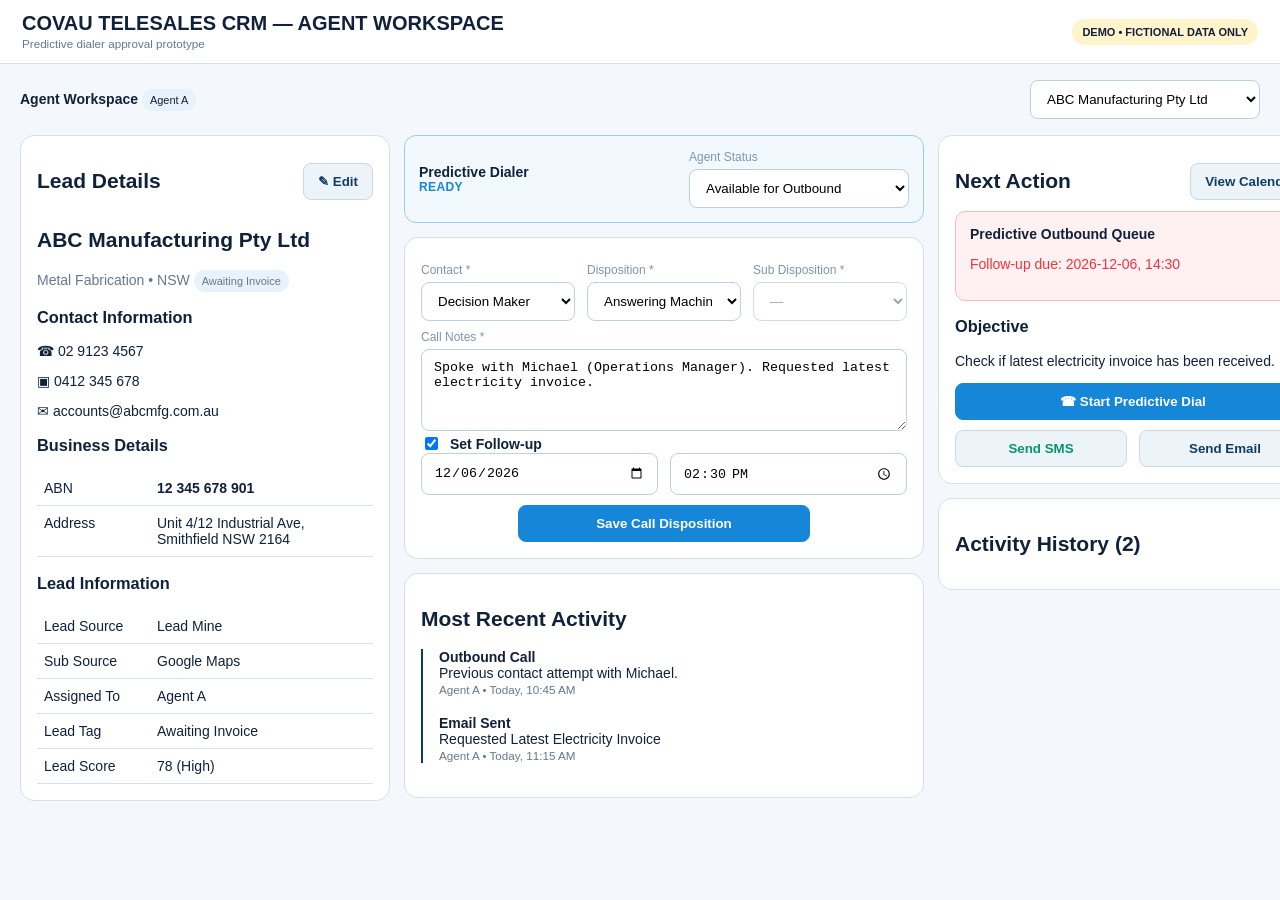
==== commit c7994f46: "Remove redundant agent workspace action tabs" ====
--- a/agent-workspace/index.html
+++ b/agent-workspace/index.html
@@ -1 +1 @@
-<!doctype html><html><head><meta charset="utf-8"><meta name="viewport" content="width=device-width,initial-scale=1"><title>Covau Agent Workspace Demo</title><style>:root{--navy:#0d3b66;--blue:#1686d9;--bg:#f4f7fb;--line:#d5e0ea;--text:#10213a;--muted:#66788d;--green:#079669;--red:#ef3340;--amber:#e39a08}*{box-sizing:border-box}body{margin:0;font:14px Arial,sans-serif;background:var(--bg);color:var(--text)}header{height:64px;background:#fff;border-bottom:1px solid var(--line);display:flex;align-items:center;justify-content:space-between;padding:0 22px}.brand{font-size:20px;font-weight:800}.demo{font-size:11px;font-weight:800;background:#fff4cc;padding:7px 10px;border-radius:20px}.top{padding:16px 20px 8px;display:flex;justify-content:space-between;align-items:center}.wrap{padding:8px 20px 24px;display:grid;grid-template-columns:370px minmax(520px,1fr) 390px;gap:14px;max-width:1720px;margin:auto}.card{background:#fff;border:1px solid var(--line);border-radius:14px;padding:16px}.row{display:flex;gap:9px;align-items:center;flex-wrap:wrap}.space{justify-content:space-between}.btn{border:1px solid #cbd8e4;background:#edf4f9;color:#123d63;border-radius:8px;padding:10px 14px;font-weight:700;cursor:pointer}.primary{background:var(--blue);border-color:var(--blue);color:#fff}.green{color:var(--green)}.red{background:var(--red);color:#fff}.tabs{display:flex;gap:8px;margin-bottom:12px}.tabs .active{background:var(--blue);color:#fff}input,select,textarea{width:100%;padding:10px 12px;border:1px solid #bfd0df;border-radius:8px;background:#fff}textarea{min-height:82px}label{display:block;font-size:12px;color:#8094ad;margin:9px 0 5px}.triple{display:grid;grid-template-columns:1fr 1fr 1fr;gap:12px}.split{display:grid;grid-template-columns:1fr 1fr;gap:12px}.info{display:grid;grid-template-columns:105px 1fr;gap:8px;padding:9px 7px;border-bottom:1px solid var(--line)}.pill{display:inline-block;padding:5px 8px;border-radius:999px;background:#e8f2fa;font-size:11px}.muted{color:var(--muted)}.action{border:1px solid #ffb8bd;background:#fff1f2;border-radius:10px;padding:14px}.history .item{display:grid;grid-template-columns:1fr auto;gap:8px;border-bottom:1px solid var(--line);padding:12px 0}.activity{border-left:2px solid var(--navy);padding-left:16px}.event{margin:0 0 18px}.modal{display:none;position:fixed;inset:0;background:#10213a88;align-items:center;justify-content:center;z-index:20}.modal.show{display:flex}.modal .card{width:min(560px,92vw)}.toast{display:none;position:fixed;right:20px;bottom:20px;background:#10213a;color:#fff;padding:13px 17px;border-radius:9px;z-index:30}.dialer{border:1px solid #9bcdf0;background:#f1f9ff;border-radius:12px;padding:14px;margin-bottom:14px}.dialer-head{display:flex;justify-content:space-between;align-items:center;gap:10px}.status-dot{width:10px;height:10px;border-radius:50%;background:var(--green);display:inline-block;margin-right:6px}.dial-state{font-size:12px;font-weight:800;color:var(--blue);letter-spacing:.4px}.call-screen{display:none;margin-top:12px;background:#fff;border:1px solid #bcd8eb;border-radius:10px;padding:13px}.call-screen.show{display:block}.call-name{font-size:19px;font-weight:800;margin:4px 0}.call-number{font-size:16px;color:var(--navy)}.timer{font-size:25px;font-weight:800}.wrapup{display:none;margin-top:12px;background:#fff8e7;border:1px solid #f0c66b;border-radius:10px;padding:13px}.wrapup.show{display:block}.wrap-timer{font-size:24px;font-weight:900;color:#a96300}.countdown{font-size:30px;font-weight:900;color:var(--blue);text-align:center;padding:8px}.disabled{opacity:.55;pointer-events:none}@media(max-width:1000px){.wrap{grid-template-columns:1fr}.triple{grid-template-columns:1fr}.right{grid-column:1}}</style></head><body><header><div><div class="brand">COVAU TELESALES CRM — AGENT WORKSPACE</div><small class="muted">Predictive dialer approval prototype</small></div><div class="demo">DEMO • FICTIONAL DATA ONLY</div></header><div class="top"><div><b>Agent Workspace</b> <span class="pill">Agent A</span></div><select id="leadPicker" style="width:230px" onchange="switchLead(this.value)"></select></div><main class="wrap"><section class="card" id="left"></section><section><div class="dialer"><div class="dialer-head"><div><b>Predictive Dialer</b><div class="dial-state" id="dialState">READY</div></div><div style="min-width:220px"><label style="margin-top:0">Agent Status</label><select id="agentStatus" onchange="changeStatus()"><option>Available for Outbound</option><option>Call Back</option><option>Coaching/Training</option><option>Break</option><option>Lunch</option><option>System Issue</option></select></div></div><div id="callScreen" class="call-screen"><div class="row space"><div><span class="status-dot"></span><b>CONNECTED — LIVE CALL</b><div class="call-name" id="callName"></div><div class="call-number" id="callNumber"></div></div><div class="timer" id="timer">00:00</div></div><button class="btn red" style="width:100%;margin-top:12px" onclick="endCall()">☎ End Call</button></div><div id="wrapup" class="wrapup"><div class="row space"><div><b>WRAP-UP TIME</b><div class="muted">Complete the call disposition before the next predictive call.</div></div><div class="wrap-timer" id="wrapTimer">01:00</div></div><button id="extendBtn" class="btn" style="margin-top:10px" onclick="extendWrap()">+ Extend Wrap Time 30 sec</button></div><div id="nextCallDelay" style="display:none"><div class="muted" style="text-align:center;margin-top:10px">Disposition saved. Predictive dialer is finding the next connected call…</div><div class="countdown" id="delayCount">5</div></div></div><div class="card"><div class="tabs"><button class="btn active">Activity</button><button class="btn" onclick="openModal('call')">Log Call</button><button class="btn" onclick="openModal('sms')">Send SMS</button><button class="btn" onclick="openModal('email')">Send Email</button><button class="btn" onclick="openModal('follow')">Set Follow-up</button><button class="btn" onclick="openModal('note')">Add Note</button></div><div class="tabs"><button class="btn active">Call Result</button><button class="btn">SMS</button><button class="btn">Email</button><button class="btn">Note</button></div><div class="triple"><div><label>Contact *</label><select id="contact"><option>Decision Maker</option><option>Non Decision Maker</option><option>Unsure</option></select></div><div><label>Disposition *</label><select id="disposition" onchange="syncSubDisposition()"></select></div><div><label>Sub Disposition *</label><select id="subDisposition"></select></div></div><label>Call Notes *</label><textarea id="notes">Spoke with Michael (Operations Manager). Requested latest electricity invoice.</textarea><div class="row"><input id="followCheck" type="checkbox" checked style="width:auto"><b>Set Follow-up</b></div><div class="split"><input id="fdate" type="date"><input id="ftime" type="time" value="14:30"></div><button id="saveBtn" class="btn primary" style="display:block;width:60%;margin:10px auto 0" onclick="saveCall()">Save Call Disposition</button></div><div class="card" style="margin-top:14px"><h2>Most Recent Activity</h2><div id="recent" class="activity"></div></div></section><aside class="right"><div class="card"><div class="row space"><h2>Next Action</h2><button class="btn" onclick="openModal('calendar')">View Calendar</button></div><div id="nextAction"></div></div><div class="card history" style="margin-top:14px"><h2>Activity History (<span id="hcount">0</span>)</h2><div id="history"></div></div></aside></main><div id="modal" class="modal"><div class="card"><div class="row space"><h2 id="mtitle">Action</h2><button class="btn" onclick="closeModal()">✕</button></div><div id="mbody"></div></div></div><div id="toast" class="toast"></div><script>const seed=[{name:'ABC Manufacturing Pty Ltd',industry:'Metal Fabrication',state:'NSW',phone:'02 9123 4567',mobile:'0412 345 678',email:'accounts@abcmfg.com.au',abn:'12 345 678 901',address:'Unit 4/12 Industrial Ave, Smithfield NSW 2164',source:'Lead Mine',sub:'Google Maps',tag:'Awaiting Invoice',score:78,person:'Michael',role:'Operations Manager'},{name:'Harbourview Cafe Pty Ltd',industry:'Cafe',state:'NSW',phone:'02 9555 0188',mobile:'0421 700 212',email:'manager@harbourviewdemo.com.au',abn:'31 445 992 105',address:'18 Bay Street, Sydney NSW 2000',source:'Lead Mine',sub:'Google Maps',tag:'New',score:86,person:'Sarah',role:'Owner'},{name:'Southern Cross Laundry',industry:'Laundry',state:'VIC',phone:'03 9012 7755',mobile:'0433 810 201',email:'office@scldemo.com.au',abn:'52 110 887 342',address:'77 Market Road, Dandenong VIC 3175',source:'Cylex',sub:'Business Directory',tag:'Awaiting Invoice',score:82,person:'Daniel',role:'Director'},{name:'Metro Hardware & Trade',industry:'Hardware',state:'VIC',phone:'03 8844 2011',mobile:'0418 600 441',email:'admin@metrohardwaredemo.com.au',abn:'63 920 441 771',address:'41 Trade Way, Sunshine VIC 3020',source:'Lead Mine',sub:'Google Maps',tag:'New',score:74,person:'Anthony',role:'Owner'}];let data=seed.map((x,i)=>({...x,id:i,follow:{date:new Date().toISOString().slice(0,10),time:'14:30',objective:'Check if latest electricity invoice has been received.'},history:[{type:'Outbound Call',text:'Previous contact attempt with '+x.person+'.',time:'Today, 10:45 AM'},{type:'Email Sent',text:'Requested Latest Electricity Invoice',time:'Today, 11:15 AM'}]}));let current=0,callTick=null,secs=0,wrapTick=null,wrapSecs=60,delayTick=null,inCall=false,inWrap=false;const dispositionOptions=['Answering Machine','No Answer','Call Back','Not Interested','Email Requested','Early Hangup'];const subs={'Call Back':['Owner is not Available'],'Not Interested':['In a Contract','Happy with Current Retailer','No Reason Provided']};function syncDisposition(){disposition.innerHTML=dispositionOptions.map(x=>`<option>${x}</option>`).join('');syncSubDisposition()}function syncSubDisposition(){let a=subs[disposition.value]||[];subDisposition.innerHTML=a.length?a.map(x=>`<option>${x}</option>`).join(''):'<option value="">—</option>';subDisposition.disabled=!a.length}function render(){let l=data[current];leadPicker.innerHTML=data.map((x,i)=>`<option value="${i}" ${i===current?'selected':''}>${x.name}</option>`).join('');left.innerHTML=`<div class="row space"><h2>Lead Details</h2><button class="btn" onclick="openModal('edit')">✎ Edit</button></div><h1>${l.name}</h1><p class="muted">${l.industry} • ${l.state} <span class="pill">${l.tag}</span></p><h3>Contact Information</h3><p>☎ ${l.phone}</p><p>▣ ${l.mobile}</p><p>✉ ${l.email}</p><h3>Business Details</h3><div class="info"><span>ABN</span><b>${l.abn}</b></div><div class="info"><span>Address</span><span>${l.address}</span></div><h3>Lead Information</h3><div class="info"><span>Lead Source</span><span>${l.source}</span></div><div class="info"><span>Sub Source</span><span>${l.sub}</span></div><div class="info"><span>Assigned To</span><span>Agent A</span></div><div class="info"><span>Lead Tag</span><span>${l.tag}</span></div><div class="info"><span>Lead Score</span><span>${l.score} (High)</span></div>`;renderHistory();renderNext();if(inCall){callName.textContent=l.name;callNumber.textContent=l.phone+' • '+l.person+' ('+l.role+')'}}function renderHistory(){let h=data[current].history;hcount.textContent=h.length;history.innerHTML=h.slice(0,6).map(x=>`<div class="item"><div><b>${x.type}</b><br><span>${x.text}</span></div><small>${x.time}</small></div>`).join('');recent.innerHTML=h.slice(0,3).map(x=>`<div class="event"><b>${x.type}</b><br>${x.text}<br><small class="muted">Agent A • ${x.time}</small></div>`).join('')}function renderNext(){let f=data[current].follow;nextAction.innerHTML=`<div class="action"><b>Predictive Outbound Queue</b><p style="color:var(--red)">${f?'Follow-up due: '+f.date+', '+f.time:'Ready for next lead'}</p></div><h3>Objective</h3><p>${f?f.objective:'Connect the next qualified lead from the outbound queue.'}</p><button class="btn primary" style="width:100%" onclick="startPredictiveDial()">☎ Start Predictive Dial</button><div class="split" style="margin-top:10px"><button class="btn green" onclick="openModal('sms')">Send SMS</button><button class="btn" onclick="openModal('email')">Send Email</button></div>`}function switchLead(i){if(inCall||inWrap){toastMsg('Finish the current call/wrap-up first.');leadPicker.value=current;return}current=+i;render()}function add(type,text){data[current].history.unshift({type,text,time:'Today, '+new Date().toLocaleTimeString([],{hour:'2-digit',minute:'2-digit'})});render()}function changeStatus(){let s=agentStatus.value;if(s==='Available for Outbound'){dialState.textContent='READY — WAITING FOR OUTBOUND CALL';toastMsg('Agent available for outbound calls')}else{dialState.textContent='PAUSED — '+s.toUpperCase();if(inCall)endCall();clearInterval(delayTick);nextCallDelay.style.display='none';toastMsg('Predictive dialing paused: '+s)}}function startPredictiveDial(){if(agentStatus.value!=='Available for Outbound'){toastMsg('Set status to Available for Outbound first.');return}if(inCall||inWrap)return;dialState.textContent='PREDICTIVE DIALING — CONNECTING…';let n=3;nextCallDelay.style.display='block';delayCount.textContent=n;clearInterval(delayTick);delayTick=setInterval(()=>{n--;delayCount.textContent=n;if(n<=0){clearInterval(delayTick);nextCallDelay.style.display='none';connectCall()}},1000)}function connectCall(){if(agentStatus.value!=='Available for Outbound')return;inCall=true;secs=0;callScreen.classList.add('show');wrapup.classList.remove('show');callName.textContent=data[current].name;callNumber.textContent=data[current].phone+' • '+data[current].person+' ('+data[current].role+')';dialState.textContent='CONNECTED — LIVE CALL';timer.textContent='00:00';clearInterval(callTick);callTick=setInterval(()=>{secs++;timer.textContent=fmt(secs)},1000);toastMsg('Predictive dialer connected a live call')}function endCall(){if(!inCall)return;clearInterval(callTick);inCall=false;callScreen.classList.remove('show');add('Outbound Call','Call ended • duration '+fmt(secs));startWrap()}function startWrap(){inWrap=true;wrapSecs=60;wrapup.classList.add('show');extendBtn.disabled=false;dialState.textContent='WRAP-UP — DISPOSITION REQUIRED';wrapTimer.textContent=fmt(wrapSecs);clearInterval(wrapTick);wrapTick=setInterval(()=>{wrapSecs--;wrapTimer.textContent=fmt(Math.max(0,wrapSecs));if(wrapSecs<=0){clearInterval(wrapTick);toastMsg('Wrap-up time expired — save disposition to continue.')}},1000)}function extendWrap(){if(!inWrap)return;wrapSecs+=30;extendBtn.disabled=true;toastMsg('Wrap-up extended by 30 seconds')}function saveCall(){let l=data[current],sub=subDisposition.value;l.tag=sub||disposition.value;add('Call Disposition',contact.value+' → '+disposition.value+(sub?' → '+sub:'')+' — '+notes.value);if(followCheck.checked){l.follow={date:fdate.value,time:ftime.value,objective:'Follow up: '+(sub||disposition.value)};add('Follow-up Scheduled',fdate.value+' '+ftime.value)}if(inCall){toastMsg('End the live call before saving disposition.');return}clearInterval(wrapTick);inWrap=false;wrapup.classList.remove('show');toastMsg('Disposition saved — next call in 5 seconds');queueNextCall()}function queueNextCall(){if(agentStatus.value!=='Available for Outbound'){dialState.textContent='PAUSED — '+agentStatus.value.toUpperCase();return}current=(current+1)%data.length;render();let n=5;nextCallDelay.style.display='block';delayCount.textContent=n;dialState.textContent='PREDICTIVE DIALER — NEXT CALL IN 5 SEC';clearInterval(delayTick);delayTick=setInterval(()=>{n--;delayCount.textContent=n;dialState.textContent=n>0?'PREDICTIVE DIALER — NEXT CALL IN '+n+' SEC':'CONNECTING NEXT LEAD…';if(n<=0){clearInterval(delayTick);nextCallDelay.style.display='none';connectCall()}},1000)}function fmt(n){return String(Math.floor(n/60)).padStart(2,'0')+':'+String(n%60).padStart(2,'0')}function openModal(type){modal.classList.add('show');let l=data[current];mtitle.textContent=type==='sms'?'Send SMS':type==='email'?'Send Email':type==='follow'?'Set Follow-up':type==='note'?'Add Note':type==='calendar'?'Calendar':type==='edit'?'Edit Lead':'Log Call';mbody.innerHTML=type==='sms'?`<label>To</label><input value="${l.mobile}"><label>Message</label><textarea id="mtext">Hi ${l.person}, this is Agent A from Covau Energy following up regarding your business electricity account.</textarea><button class="btn primary" onclick="sendAction('SMS Sent',mtext.value)">Send SMS</button>`:type==='email'?`<label>To</label><input value="${l.email}"><label>Subject</label><input value="Requested Latest Electricity Invoice"><label>Message</label><textarea id="mtext">Hi ${l.person}, thank you for your time. Please reply with a copy of your latest electricity invoice.</textarea><button class="btn primary" onclick="sendAction('Email Sent',mtext.value)">Send Email</button>`:type==='note'?`<textarea id="mtext" placeholder="Add note..."></textarea><button class="btn primary" onclick="sendAction('Note Added',mtext.value)">Save Note</button>`:type==='follow'?`<label>Date</label><input id="md" type="date"><label>Time</label><input id="mt" type="time" value="14:30"><button class="btn primary" onclick="setFollow()">Save Follow-up</button>`:type==='calendar'?'<p>Demo calendar: follow-ups and callbacks appear here.</p>':type==='edit'?`<label>Business Name</label><input id="ename" value="${l.name}"><label>Phone</label><input id="ephone" value="${l.phone}"><button class="btn primary" onclick="editLead()">Save Changes</button>`:'<p>Use the predictive dialer and Contact → Disposition → Sub Disposition fields to complete the call.</p>'}function closeModal(){modal.classList.remove('show')}function sendAction(t,x){add(t,x);closeModal();toastMsg(t)}function setFollow(){data[current].follow={date:md.value,time:mt.value,objective:'Scheduled agent follow-up.'};add('Follow-up Scheduled',md.value+' '+mt.value);closeModal();toastMsg('Follow-up saved')}function editLead(){data[current].name=ename.value;data[current].phone=ephone.value;closeModal();render();toastMsg('Lead updated')}function toastMsg(s){let t=document.getElementById('toast');t.textContent=s;t.style.display='block';setTimeout(()=>t.style.display='none',2200)}fdate.value=new Date().toISOString().slice(0,10);syncDisposition();render();</script></body></html>+<!doctype html><html><head><meta charset="utf-8"><meta name="viewport" content="width=device-width,initial-scale=1"><title>Covau Agent Workspace Demo</title><style>:root{--navy:#0d3b66;--blue:#1686d9;--bg:#f4f7fb;--line:#d5e0ea;--text:#10213a;--muted:#66788d;--green:#079669;--red:#ef3340;--amber:#e39a08}*{box-sizing:border-box}body{margin:0;font:14px Arial,sans-serif;background:var(--bg);color:var(--text)}header{height:64px;background:#fff;border-bottom:1px solid var(--line);display:flex;align-items:center;justify-content:space-between;padding:0 22px}.brand{font-size:20px;font-weight:800}.demo{font-size:11px;font-weight:800;background:#fff4cc;padding:7px 10px;border-radius:20px}.top{padding:16px 20px 8px;display:flex;justify-content:space-between;align-items:center}.wrap{padding:8px 20px 24px;display:grid;grid-template-columns:370px minmax(520px,1fr) 390px;gap:14px;max-width:1720px;margin:auto}.card{background:#fff;border:1px solid var(--line);border-radius:14px;padding:16px}.row{display:flex;gap:9px;align-items:center;flex-wrap:wrap}.space{justify-content:space-between}.btn{border:1px solid #cbd8e4;background:#edf4f9;color:#123d63;border-radius:8px;padding:10px 14px;font-weight:700;cursor:pointer}.primary{background:var(--blue);border-color:var(--blue);color:#fff}.green{color:var(--green)}.red{background:var(--red);color:#fff}input,select,textarea{width:100%;padding:10px 12px;border:1px solid #bfd0df;border-radius:8px;background:#fff}textarea{min-height:82px}label{display:block;font-size:12px;color:#8094ad;margin:9px 0 5px}.triple{display:grid;grid-template-columns:1fr 1fr 1fr;gap:12px}.split{display:grid;grid-template-columns:1fr 1fr;gap:12px}.info{display:grid;grid-template-columns:105px 1fr;gap:8px;padding:9px 7px;border-bottom:1px solid var(--line)}.pill{display:inline-block;padding:5px 8px;border-radius:999px;background:#e8f2fa;font-size:11px}.muted{color:var(--muted)}.action{border:1px solid #ffb8bd;background:#fff1f2;border-radius:10px;padding:14px}.history .item{display:grid;grid-template-columns:1fr auto;gap:8px;border-bottom:1px solid var(--line);padding:12px 0}.activity{border-left:2px solid var(--navy);padding-left:16px}.event{margin:0 0 18px}.modal{display:none;position:fixed;inset:0;background:#10213a88;align-items:center;justify-content:center;z-index:20}.modal.show{display:flex}.modal .card{width:min(560px,92vw)}.toast{display:none;position:fixed;right:20px;bottom:20px;background:#10213a;color:#fff;padding:13px 17px;border-radius:9px;z-index:30}.dialer{border:1px solid #9bcdf0;background:#f1f9ff;border-radius:12px;padding:14px;margin-bottom:14px}.dialer-head{display:flex;justify-content:space-between;align-items:center;gap:10px}.status-dot{width:10px;height:10px;border-radius:50%;background:var(--green);display:inline-block;margin-right:6px}.dial-state{font-size:12px;font-weight:800;color:var(--blue);letter-spacing:.4px}.call-screen{display:none;margin-top:12px;background:#fff;border:1px solid #bcd8eb;border-radius:10px;padding:13px}.call-screen.show{display:block}.call-name{font-size:19px;font-weight:800;margin:4px 0}.call-number{font-size:16px;color:var(--navy)}.timer{font-size:25px;font-weight:800}.wrapup{display:none;margin-top:12px;background:#fff8e7;border:1px solid #f0c66b;border-radius:10px;padding:13px}.wrapup.show{display:block}.wrap-timer{font-size:24px;font-weight:900;color:#a96300}.countdown{font-size:30px;font-weight:900;color:var(--blue);text-align:center;padding:8px}@media(max-width:1000px){.wrap{grid-template-columns:1fr}.triple{grid-template-columns:1fr}.right{grid-column:1}}</style></head><body><header><div><div class="brand">COVAU TELESALES CRM — AGENT WORKSPACE</div><small class="muted">Predictive dialer approval prototype</small></div><div class="demo">DEMO • FICTIONAL DATA ONLY</div></header><div class="top"><div><b>Agent Workspace</b> <span class="pill">Agent A</span></div><select id="leadPicker" style="width:230px" onchange="switchLead(this.value)"></select></div><main class="wrap"><section class="card" id="left"></section><section><div class="dialer"><div class="dialer-head"><div><b>Predictive Dialer</b><div class="dial-state" id="dialState">READY</div></div><div style="min-width:220px"><label style="margin-top:0">Agent Status</label><select id="agentStatus" onchange="changeStatus()"><option>Available for Outbound</option><option>Call Back</option><option>Coaching/Training</option><option>Break</option><option>Lunch</option><option>System Issue</option></select></div></div><div id="callScreen" class="call-screen"><div class="row space"><div><span class="status-dot"></span><b>CONNECTED — LIVE CALL</b><div class="call-name" id="callName"></div><div class="call-number" id="callNumber"></div></div><div class="timer" id="timer">00:00</div></div><button class="btn red" style="width:100%;margin-top:12px" onclick="endCall()">☎ End Call</button></div><div id="wrapup" class="wrapup"><div class="row space"><div><b>WRAP-UP TIME</b><div class="muted">Complete the call disposition before the next predictive call.</div></div><div class="wrap-timer" id="wrapTimer">01:00</div></div><button id="extendBtn" class="btn" style="margin-top:10px" onclick="extendWrap()">+ Extend Wrap Time 30 sec</button></div><div id="nextCallDelay" style="display:none"><div class="muted" style="text-align:center;margin-top:10px">Disposition saved. Predictive dialer is finding the next connected call…</div><div class="countdown" id="delayCount">5</div></div></div><div class="card"><div class="triple"><div><label>Contact *</label><select id="contact"><option>Decision Maker</option><option>Non Decision Maker</option><option>Unsure</option></select></div><div><label>Disposition *</label><select id="disposition" onchange="syncSubDisposition()"></select></div><div><label>Sub Disposition *</label><select id="subDisposition"></select></div></div><label>Call Notes *</label><textarea id="notes">Spoke with Michael (Operations Manager). Requested latest electricity invoice.</textarea><div class="row"><input id="followCheck" type="checkbox" checked style="width:auto"><b>Set Follow-up</b></div><div class="split"><input id="fdate" type="date"><input id="ftime" type="time" value="14:30"></div><button id="saveBtn" class="btn primary" style="display:block;width:60%;margin:10px auto 0" onclick="saveCall()">Save Call Disposition</button></div><div class="card" style="margin-top:14px"><h2>Most Recent Activity</h2><div id="recent" class="activity"></div></div></section><aside class="right"><div class="card"><div class="row space"><h2>Next Action</h2><button class="btn" onclick="openModal('calendar')">View Calendar</button></div><div id="nextAction"></div></div><div class="card history" style="margin-top:14px"><h2>Activity History (<span id="hcount">0</span>)</h2><div id="history"></div></div></aside></main><div id="modal" class="modal"><div class="card"><div class="row space"><h2 id="mtitle">Action</h2><button class="btn" onclick="closeModal()">✕</button></div><div id="mbody"></div></div></div><div id="toast" class="toast"></div><script>const seed=[{name:'ABC Manufacturing Pty Ltd',industry:'Metal Fabrication',state:'NSW',phone:'02 9123 4567',mobile:'0412 345 678',email:'accounts@abcmfg.com.au',abn:'12 345 678 901',address:'Unit 4/12 Industrial Ave, Smithfield NSW 2164',source:'Lead Mine',sub:'Google Maps',tag:'Awaiting Invoice',score:78,person:'Michael',role:'Operations Manager'},{name:'Harbourview Cafe Pty Ltd',industry:'Cafe',state:'NSW',phone:'02 9555 0188',mobile:'0421 700 212',email:'manager@harbourviewdemo.com.au',abn:'31 445 992 105',address:'18 Bay Street, Sydney NSW 2000',source:'Lead Mine',sub:'Google Maps',tag:'New',score:86,person:'Sarah',role:'Owner'},{name:'Southern Cross Laundry',industry:'Laundry',state:'VIC',phone:'03 9012 7755',mobile:'0433 810 201',email:'office@scldemo.com.au',abn:'52 110 887 342',address:'77 Market Road, Dandenong VIC 3175',source:'Cylex',sub:'Business Directory',tag:'Awaiting Invoice',score:82,person:'Daniel',role:'Director'},{name:'Metro Hardware & Trade',industry:'Hardware',state:'VIC',phone:'03 8844 2011',mobile:'0418 600 441',email:'admin@metrohardwaredemo.com.au',abn:'63 920 441 771',address:'41 Trade Way, Sunshine VIC 3020',source:'Lead Mine',sub:'Google Maps',tag:'New',score:74,person:'Anthony',role:'Owner'}];let data=seed.map((x,i)=>({...x,id:i,follow:{date:new Date().toISOString().slice(0,10),time:'14:30',objective:'Check if latest electricity invoice has been received.'},history:[{type:'Outbound Call',text:'Previous contact attempt with '+x.person+'.',time:'Today, 10:45 AM'},{type:'Email Sent',text:'Requested Latest Electricity Invoice',time:'Today, 11:15 AM'}]}));let current=0,callTick=null,secs=0,wrapTick=null,wrapSecs=60,delayTick=null,inCall=false,inWrap=false;const dispositionOptions=['Answering Machine','No Answer','Call Back','Not Interested','Email Requested','Early Hangup'];const subs={'Call Back':['Owner is not Available'],'Not Interested':['In a Contract','Happy with Current Retailer','No Reason Provided']};function syncDisposition(){disposition.innerHTML=dispositionOptions.map(x=>`<option>${x}</option>`).join('');syncSubDisposition()}function syncSubDisposition(){let a=subs[disposition.value]||[];subDisposition.innerHTML=a.length?a.map(x=>`<option>${x}</option>`).join(''):'<option value="">—</option>';subDisposition.disabled=!a.length}function render(){let l=data[current];leadPicker.innerHTML=data.map((x,i)=>`<option value="${i}" ${i===current?'selected':''}>${x.name}</option>`).join('');left.innerHTML=`<div class="row space"><h2>Lead Details</h2><button class="btn" onclick="openModal('edit')">✎ Edit</button></div><h1>${l.name}</h1><p class="muted">${l.industry} • ${l.state} <span class="pill">${l.tag}</span></p><h3>Contact Information</h3><p>☎ ${l.phone}</p><p>▣ ${l.mobile}</p><p>✉ ${l.email}</p><h3>Business Details</h3><div class="info"><span>ABN</span><b>${l.abn}</b></div><div class="info"><span>Address</span><span>${l.address}</span></div><h3>Lead Information</h3><div class="info"><span>Lead Source</span><span>${l.source}</span></div><div class="info"><span>Sub Source</span><span>${l.sub}</span></div><div class="info"><span>Assigned To</span><span>Agent A</span></div><div class="info"><span>Lead Tag</span><span>${l.tag}</span></div><div class="info"><span>Lead Score</span><span>${l.score} (High)</span></div>`;renderHistory();renderNext();if(inCall){callName.textContent=l.name;callNumber.textContent=l.phone+' • '+l.person+' ('+l.role+')'}}function renderHistory(){let h=data[current].history;hcount.textContent=h.length;history.innerHTML=h.slice(0,6).map(x=>`<div class="item"><div><b>${x.type}</b><br><span>${x.text}</span></div><small>${x.time}</small></div>`).join('');recent.innerHTML=h.slice(0,3).map(x=>`<div class="event"><b>${x.type}</b><br>${x.text}<br><small class="muted">Agent A • ${x.time}</small></div>`).join('')}function renderNext(){let f=data[current].follow;nextAction.innerHTML=`<div class="action"><b>Predictive Outbound Queue</b><p style="color:var(--red)">${f?'Follow-up due: '+f.date+', '+f.time:'Ready for next lead'}</p></div><h3>Objective</h3><p>${f?f.objective:'Connect the next qualified lead from the outbound queue.'}</p><button class="btn primary" style="width:100%" onclick="startPredictiveDial()">☎ Start Predictive Dial</button><div class="split" style="margin-top:10px"><button class="btn green" onclick="openModal('sms')">Send SMS</button><button class="btn" onclick="openModal('email')">Send Email</button></div>`}function switchLead(i){if(inCall||inWrap){toastMsg('Finish the current call/wrap-up first.');leadPicker.value=current;return}current=+i;render()}function add(type,text){data[current].history.unshift({type,text,time:'Today, '+new Date().toLocaleTimeString([],{hour:'2-digit',minute:'2-digit'})});render()}function changeStatus(){let s=agentStatus.value;if(s==='Available for Outbound'){dialState.textContent='READY — WAITING FOR OUTBOUND CALL';toastMsg('Agent available for outbound calls')}else{dialState.textContent='PAUSED — '+s.toUpperCase();if(inCall)endCall();clearInterval(delayTick);nextCallDelay.style.display='none';toastMsg('Predictive dialing paused: '+s)}}function startPredictiveDial(){if(agentStatus.value!=='Available for Outbound'){toastMsg('Set status to Available for Outbound first.');return}if(inCall||inWrap)return;dialState.textContent='PREDICTIVE DIALING — CONNECTING…';let n=3;nextCallDelay.style.display='block';delayCount.textContent=n;clearInterval(delayTick);delayTick=setInterval(()=>{n--;delayCount.textContent=n;if(n<=0){clearInterval(delayTick);nextCallDelay.style.display='none';connectCall()}},1000)}function connectCall(){if(agentStatus.value!=='Available for Outbound')return;inCall=true;secs=0;callScreen.classList.add('show');wrapup.classList.remove('show');callName.textContent=data[current].name;callNumber.textContent=data[current].phone+' • '+data[current].person+' ('+data[current].role+')';dialState.textContent='CONNECTED — LIVE CALL';timer.textContent='00:00';clearInterval(callTick);callTick=setInterval(()=>{secs++;timer.textContent=fmt(secs)},1000);toastMsg('Predictive dialer connected a live call')}function endCall(){if(!inCall)return;clearInterval(callTick);inCall=false;callScreen.classList.remove('show');add('Outbound Call','Call ended • duration '+fmt(secs));startWrap()}function startWrap(){inWrap=true;wrapSecs=60;wrapup.classList.add('show');extendBtn.disabled=false;dialState.textContent='WRAP-UP — DISPOSITION REQUIRED';wrapTimer.textContent=fmt(wrapSecs);clearInterval(wrapTick);wrapTick=setInterval(()=>{wrapSecs--;wrapTimer.textContent=fmt(Math.max(0,wrapSecs));if(wrapSecs<=0){clearInterval(wrapTick);toastMsg('Wrap-up time expired — save disposition to continue.')}},1000)}function extendWrap(){if(!inWrap)return;wrapSecs+=30;extendBtn.disabled=true;toastMsg('Wrap-up extended by 30 seconds')}function saveCall(){if(inCall){toastMsg('End the live call before saving disposition.');return}let l=data[current],sub=subDisposition.value;l.tag=sub||disposition.value;add('Call Disposition',contact.value+' → '+disposition.value+(sub?' → '+sub:'')+' — '+notes.value);if(followCheck.checked){l.follow={date:fdate.value,time:ftime.value,objective:'Follow up: '+(sub||disposition.value)};add('Follow-up Scheduled',fdate.value+' '+ftime.value)}clearInterval(wrapTick);inWrap=false;wrapup.classList.remove('show');toastMsg('Disposition saved — next call in 5 seconds');queueNextCall()}function queueNextCall(){if(agentStatus.value!=='Available for Outbound'){dialState.textContent='PAUSED — '+agentStatus.value.toUpperCase();return}current=(current+1)%data.length;render();let n=5;nextCallDelay.style.display='block';delayCount.textContent=n;dialState.textContent='PREDICTIVE DIALER — NEXT CALL IN 5 SEC';clearInterval(delayTick);delayTick=setInterval(()=>{n--;delayCount.textContent=n;dialState.textContent=n>0?'PREDICTIVE DIALER — NEXT CALL IN '+n+' SEC':'CONNECTING NEXT LEAD…';if(n<=0){clearInterval(delayTick);nextCallDelay.style.display='none';connectCall()}},1000)}function fmt(n){return String(Math.floor(n/60)).padStart(2,'0')+':'+String(n%60).padStart(2,'0')}function openModal(type){modal.classList.add('show');let l=data[current];mtitle.textContent=type==='sms'?'Send SMS':type==='email'?'Send Email':type==='follow'?'Set Follow-up':type==='note'?'Add Note':type==='calendar'?'Calendar':type==='edit'?'Edit Lead':'Log Call';mbody.innerHTML=type==='sms'?`<label>To</label><input value="${l.mobile}"><label>Message</label><textarea id="mtext">Hi ${l.person}, this is Agent A from Covau Energy following up regarding your business electricity account.</textarea><button class="btn primary" onclick="sendAction('SMS Sent',mtext.value)">Send SMS</button>`:type==='email'?`<label>To</label><input value="${l.email}"><label>Subject</label><input value="Requested Latest Electricity Invoice"><label>Message</label><textarea id="mtext">Hi ${l.person}, thank you for your time. Please reply with a copy of your latest electricity invoice.</textarea><button class="btn primary" onclick="sendAction('Email Sent',mtext.value)">Send Email</button>`:type==='note'?`<textarea id="mtext" placeholder="Add note..."></textarea><button class="btn primary" onclick="sendAction('Note Added',mtext.value)">Save Note</button>`:type==='follow'?`<label>Date</label><input id="md" type="date"><label>Time</label><input id="mt" type="time" value="14:30"><button class="btn primary" onclick="setFollow()">Save Follow-up</button>`:type==='calendar'?'<p>Demo calendar: follow-ups and callbacks appear here.</p>':type==='edit'?`<label>Business Name</label><input id="ename" value="${l.name}"><label>Phone</label><input id="ephone" value="${l.phone}"><button class="btn primary" onclick="editLead()">Save Changes</button>`:'<p>Use the predictive dialer and Contact → Disposition → Sub Disposition fields to complete the call.</p>'}function closeModal(){modal.classList.remove('show')}function sendAction(t,x){add(t,x);closeModal();toastMsg(t)}function setFollow(){data[current].follow={date:md.value,time:mt.value,objective:'Scheduled agent follow-up.'};add('Follow-up Scheduled',md.value+' '+mt.value);closeModal();toastMsg('Follow-up saved')}function editLead(){data[current].name=ename.value;data[current].phone=ephone.value;closeModal();render();toastMsg('Lead updated')}function toastMsg(s){let t=document.getElementById('toast');t.textContent=s;t.style.display='block';setTimeout(()=>t.style.display='none',2200)}fdate.value=new Date().toISOString().slice(0,10);syncDisposition();render();</script></body></html>
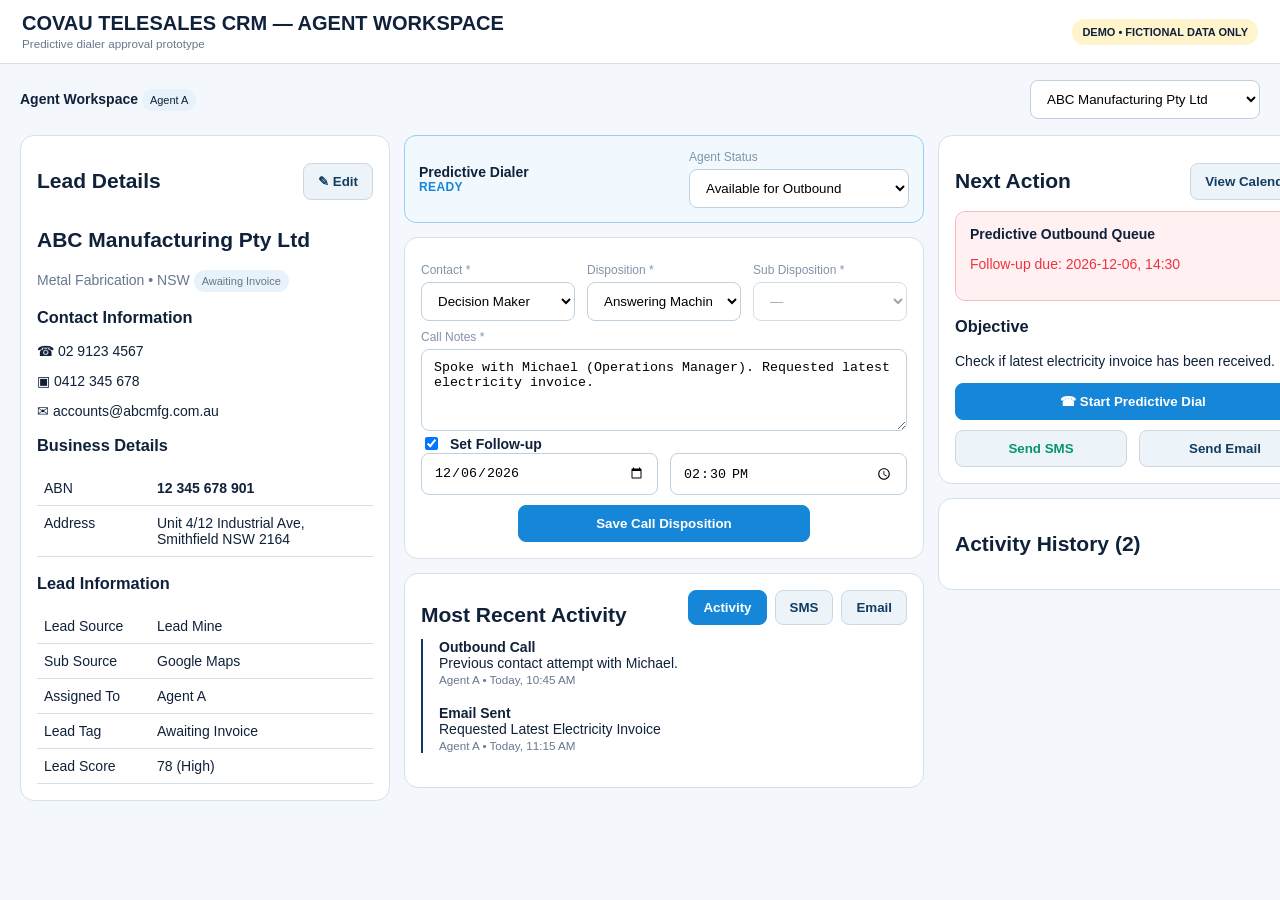
==== commit a8ca45ae: "Load SMS and email communications workspace" ====
--- a/agent-workspace/index.html
+++ b/agent-workspace/index.html
@@ -1 +1 @@
-<!doctype html><html><head><meta charset="utf-8"><meta name="viewport" content="width=device-width,initial-scale=1"><title>Covau Agent Workspace Demo</title><style>:root{--navy:#0d3b66;--blue:#1686d9;--bg:#f4f7fb;--line:#d5e0ea;--text:#10213a;--muted:#66788d;--green:#079669;--red:#ef3340;--amber:#e39a08}*{box-sizing:border-box}body{margin:0;font:14px Arial,sans-serif;background:var(--bg);color:var(--text)}header{height:64px;background:#fff;border-bottom:1px solid var(--line);display:flex;align-items:center;justify-content:space-between;padding:0 22px}.brand{font-size:20px;font-weight:800}.demo{font-size:11px;font-weight:800;background:#fff4cc;padding:7px 10px;border-radius:20px}.top{padding:16px 20px 8px;display:flex;justify-content:space-between;align-items:center}.wrap{padding:8px 20px 24px;display:grid;grid-template-columns:370px minmax(520px,1fr) 390px;gap:14px;max-width:1720px;margin:auto}.card{background:#fff;border:1px solid var(--line);border-radius:14px;padding:16px}.row{display:flex;gap:9px;align-items:center;flex-wrap:wrap}.space{justify-content:space-between}.btn{border:1px solid #cbd8e4;background:#edf4f9;color:#123d63;border-radius:8px;padding:10px 14px;font-weight:700;cursor:pointer}.primary{background:var(--blue);border-color:var(--blue);color:#fff}.green{color:var(--green)}.red{background:var(--red);color:#fff}input,select,textarea{width:100%;padding:10px 12px;border:1px solid #bfd0df;border-radius:8px;background:#fff}textarea{min-height:82px}label{display:block;font-size:12px;color:#8094ad;margin:9px 0 5px}.triple{display:grid;grid-template-columns:1fr 1fr 1fr;gap:12px}.split{display:grid;grid-template-columns:1fr 1fr;gap:12px}.info{display:grid;grid-template-columns:105px 1fr;gap:8px;padding:9px 7px;border-bottom:1px solid var(--line)}.pill{display:inline-block;padding:5px 8px;border-radius:999px;background:#e8f2fa;font-size:11px}.muted{color:var(--muted)}.action{border:1px solid #ffb8bd;background:#fff1f2;border-radius:10px;padding:14px}.history .item{display:grid;grid-template-columns:1fr auto;gap:8px;border-bottom:1px solid var(--line);padding:12px 0}.activity{border-left:2px solid var(--navy);padding-left:16px}.event{margin:0 0 18px}.modal{display:none;position:fixed;inset:0;background:#10213a88;align-items:center;justify-content:center;z-index:20}.modal.show{display:flex}.modal .card{width:min(560px,92vw)}.toast{display:none;position:fixed;right:20px;bottom:20px;background:#10213a;color:#fff;padding:13px 17px;border-radius:9px;z-index:30}.dialer{border:1px solid #9bcdf0;background:#f1f9ff;border-radius:12px;padding:14px;margin-bottom:14px}.dialer-head{display:flex;justify-content:space-between;align-items:center;gap:10px}.status-dot{width:10px;height:10px;border-radius:50%;background:var(--green);display:inline-block;margin-right:6px}.dial-state{font-size:12px;font-weight:800;color:var(--blue);letter-spacing:.4px}.call-screen{display:none;margin-top:12px;background:#fff;border:1px solid #bcd8eb;border-radius:10px;padding:13px}.call-screen.show{display:block}.call-name{font-size:19px;font-weight:800;margin:4px 0}.call-number{font-size:16px;color:var(--navy)}.timer{font-size:25px;font-weight:800}.wrapup{display:none;margin-top:12px;background:#fff8e7;border:1px solid #f0c66b;border-radius:10px;padding:13px}.wrapup.show{display:block}.wrap-timer{font-size:24px;font-weight:900;color:#a96300}.countdown{font-size:30px;font-weight:900;color:var(--blue);text-align:center;padding:8px}@media(max-width:1000px){.wrap{grid-template-columns:1fr}.triple{grid-template-columns:1fr}.right{grid-column:1}}</style></head><body><header><div><div class="brand">COVAU TELESALES CRM — AGENT WORKSPACE</div><small class="muted">Predictive dialer approval prototype</small></div><div class="demo">DEMO • FICTIONAL DATA ONLY</div></header><div class="top"><div><b>Agent Workspace</b> <span class="pill">Agent A</span></div><select id="leadPicker" style="width:230px" onchange="switchLead(this.value)"></select></div><main class="wrap"><section class="card" id="left"></section><section><div class="dialer"><div class="dialer-head"><div><b>Predictive Dialer</b><div class="dial-state" id="dialState">READY</div></div><div style="min-width:220px"><label style="margin-top:0">Agent Status</label><select id="agentStatus" onchange="changeStatus()"><option>Available for Outbound</option><option>Call Back</option><option>Coaching/Training</option><option>Break</option><option>Lunch</option><option>System Issue</option></select></div></div><div id="callScreen" class="call-screen"><div class="row space"><div><span class="status-dot"></span><b>CONNECTED — LIVE CALL</b><div class="call-name" id="callName"></div><div class="call-number" id="callNumber"></div></div><div class="timer" id="timer">00:00</div></div><button class="btn red" style="width:100%;margin-top:12px" onclick="endCall()">☎ End Call</button></div><div id="wrapup" class="wrapup"><div class="row space"><div><b>WRAP-UP TIME</b><div class="muted">Complete the call disposition before the next predictive call.</div></div><div class="wrap-timer" id="wrapTimer">01:00</div></div><button id="extendBtn" class="btn" style="margin-top:10px" onclick="extendWrap()">+ Extend Wrap Time 30 sec</button></div><div id="nextCallDelay" style="display:none"><div class="muted" style="text-align:center;margin-top:10px">Disposition saved. Predictive dialer is finding the next connected call…</div><div class="countdown" id="delayCount">5</div></div></div><div class="card"><div class="triple"><div><label>Contact *</label><select id="contact"><option>Decision Maker</option><option>Non Decision Maker</option><option>Unsure</option></select></div><div><label>Disposition *</label><select id="disposition" onchange="syncSubDisposition()"></select></div><div><label>Sub Disposition *</label><select id="subDisposition"></select></div></div><label>Call Notes *</label><textarea id="notes">Spoke with Michael (Operations Manager). Requested latest electricity invoice.</textarea><div class="row"><input id="followCheck" type="checkbox" checked style="width:auto"><b>Set Follow-up</b></div><div class="split"><input id="fdate" type="date"><input id="ftime" type="time" value="14:30"></div><button id="saveBtn" class="btn primary" style="display:block;width:60%;margin:10px auto 0" onclick="saveCall()">Save Call Disposition</button></div><div class="card" style="margin-top:14px"><h2>Most Recent Activity</h2><div id="recent" class="activity"></div></div></section><aside class="right"><div class="card"><div class="row space"><h2>Next Action</h2><button class="btn" onclick="openModal('calendar')">View Calendar</button></div><div id="nextAction"></div></div><div class="card history" style="margin-top:14px"><h2>Activity History (<span id="hcount">0</span>)</h2><div id="history"></div></div></aside></main><div id="modal" class="modal"><div class="card"><div class="row space"><h2 id="mtitle">Action</h2><button class="btn" onclick="closeModal()">✕</button></div><div id="mbody"></div></div></div><div id="toast" class="toast"></div><script>const seed=[{name:'ABC Manufacturing Pty Ltd',industry:'Metal Fabrication',state:'NSW',phone:'02 9123 4567',mobile:'0412 345 678',email:'accounts@abcmfg.com.au',abn:'12 345 678 901',address:'Unit 4/12 Industrial Ave, Smithfield NSW 2164',source:'Lead Mine',sub:'Google Maps',tag:'Awaiting Invoice',score:78,person:'Michael',role:'Operations Manager'},{name:'Harbourview Cafe Pty Ltd',industry:'Cafe',state:'NSW',phone:'02 9555 0188',mobile:'0421 700 212',email:'manager@harbourviewdemo.com.au',abn:'31 445 992 105',address:'18 Bay Street, Sydney NSW 2000',source:'Lead Mine',sub:'Google Maps',tag:'New',score:86,person:'Sarah',role:'Owner'},{name:'Southern Cross Laundry',industry:'Laundry',state:'VIC',phone:'03 9012 7755',mobile:'0433 810 201',email:'office@scldemo.com.au',abn:'52 110 887 342',address:'77 Market Road, Dandenong VIC 3175',source:'Cylex',sub:'Business Directory',tag:'Awaiting Invoice',score:82,person:'Daniel',role:'Director'},{name:'Metro Hardware & Trade',industry:'Hardware',state:'VIC',phone:'03 8844 2011',mobile:'0418 600 441',email:'admin@metrohardwaredemo.com.au',abn:'63 920 441 771',address:'41 Trade Way, Sunshine VIC 3020',source:'Lead Mine',sub:'Google Maps',tag:'New',score:74,person:'Anthony',role:'Owner'}];let data=seed.map((x,i)=>({...x,id:i,follow:{date:new Date().toISOString().slice(0,10),time:'14:30',objective:'Check if latest electricity invoice has been received.'},history:[{type:'Outbound Call',text:'Previous contact attempt with '+x.person+'.',time:'Today, 10:45 AM'},{type:'Email Sent',text:'Requested Latest Electricity Invoice',time:'Today, 11:15 AM'}]}));let current=0,callTick=null,secs=0,wrapTick=null,wrapSecs=60,delayTick=null,inCall=false,inWrap=false;const dispositionOptions=['Answering Machine','No Answer','Call Back','Not Interested','Email Requested','Early Hangup'];const subs={'Call Back':['Owner is not Available'],'Not Interested':['In a Contract','Happy with Current Retailer','No Reason Provided']};function syncDisposition(){disposition.innerHTML=dispositionOptions.map(x=>`<option>${x}</option>`).join('');syncSubDisposition()}function syncSubDisposition(){let a=subs[disposition.value]||[];subDisposition.innerHTML=a.length?a.map(x=>`<option>${x}</option>`).join(''):'<option value="">—</option>';subDisposition.disabled=!a.length}function render(){let l=data[current];leadPicker.innerHTML=data.map((x,i)=>`<option value="${i}" ${i===current?'selected':''}>${x.name}</option>`).join('');left.innerHTML=`<div class="row space"><h2>Lead Details</h2><button class="btn" onclick="openModal('edit')">✎ Edit</button></div><h1>${l.name}</h1><p class="muted">${l.industry} • ${l.state} <span class="pill">${l.tag}</span></p><h3>Contact Information</h3><p>☎ ${l.phone}</p><p>▣ ${l.mobile}</p><p>✉ ${l.email}</p><h3>Business Details</h3><div class="info"><span>ABN</span><b>${l.abn}</b></div><div class="info"><span>Address</span><span>${l.address}</span></div><h3>Lead Information</h3><div class="info"><span>Lead Source</span><span>${l.source}</span></div><div class="info"><span>Sub Source</span><span>${l.sub}</span></div><div class="info"><span>Assigned To</span><span>Agent A</span></div><div class="info"><span>Lead Tag</span><span>${l.tag}</span></div><div class="info"><span>Lead Score</span><span>${l.score} (High)</span></div>`;renderHistory();renderNext();if(inCall){callName.textContent=l.name;callNumber.textContent=l.phone+' • '+l.person+' ('+l.role+')'}}function renderHistory(){let h=data[current].history;hcount.textContent=h.length;history.innerHTML=h.slice(0,6).map(x=>`<div class="item"><div><b>${x.type}</b><br><span>${x.text}</span></div><small>${x.time}</small></div>`).join('');recent.innerHTML=h.slice(0,3).map(x=>`<div class="event"><b>${x.type}</b><br>${x.text}<br><small class="muted">Agent A • ${x.time}</small></div>`).join('')}function renderNext(){let f=data[current].follow;nextAction.innerHTML=`<div class="action"><b>Predictive Outbound Queue</b><p style="color:var(--red)">${f?'Follow-up due: '+f.date+', '+f.time:'Ready for next lead'}</p></div><h3>Objective</h3><p>${f?f.objective:'Connect the next qualified lead from the outbound queue.'}</p><button class="btn primary" style="width:100%" onclick="startPredictiveDial()">☎ Start Predictive Dial</button><div class="split" style="margin-top:10px"><button class="btn green" onclick="openModal('sms')">Send SMS</button><button class="btn" onclick="openModal('email')">Send Email</button></div>`}function switchLead(i){if(inCall||inWrap){toastMsg('Finish the current call/wrap-up first.');leadPicker.value=current;return}current=+i;render()}function add(type,text){data[current].history.unshift({type,text,time:'Today, '+new Date().toLocaleTimeString([],{hour:'2-digit',minute:'2-digit'})});render()}function changeStatus(){let s=agentStatus.value;if(s==='Available for Outbound'){dialState.textContent='READY — WAITING FOR OUTBOUND CALL';toastMsg('Agent available for outbound calls')}else{dialState.textContent='PAUSED — '+s.toUpperCase();if(inCall)endCall();clearInterval(delayTick);nextCallDelay.style.display='none';toastMsg('Predictive dialing paused: '+s)}}function startPredictiveDial(){if(agentStatus.value!=='Available for Outbound'){toastMsg('Set status to Available for Outbound first.');return}if(inCall||inWrap)return;dialState.textContent='PREDICTIVE DIALING — CONNECTING…';let n=3;nextCallDelay.style.display='block';delayCount.textContent=n;clearInterval(delayTick);delayTick=setInterval(()=>{n--;delayCount.textContent=n;if(n<=0){clearInterval(delayTick);nextCallDelay.style.display='none';connectCall()}},1000)}function connectCall(){if(agentStatus.value!=='Available for Outbound')return;inCall=true;secs=0;callScreen.classList.add('show');wrapup.classList.remove('show');callName.textContent=data[current].name;callNumber.textContent=data[current].phone+' • '+data[current].person+' ('+data[current].role+')';dialState.textContent='CONNECTED — LIVE CALL';timer.textContent='00:00';clearInterval(callTick);callTick=setInterval(()=>{secs++;timer.textContent=fmt(secs)},1000);toastMsg('Predictive dialer connected a live call')}function endCall(){if(!inCall)return;clearInterval(callTick);inCall=false;callScreen.classList.remove('show');add('Outbound Call','Call ended • duration '+fmt(secs));startWrap()}function startWrap(){inWrap=true;wrapSecs=60;wrapup.classList.add('show');extendBtn.disabled=false;dialState.textContent='WRAP-UP — DISPOSITION REQUIRED';wrapTimer.textContent=fmt(wrapSecs);clearInterval(wrapTick);wrapTick=setInterval(()=>{wrapSecs--;wrapTimer.textContent=fmt(Math.max(0,wrapSecs));if(wrapSecs<=0){clearInterval(wrapTick);toastMsg('Wrap-up time expired — save disposition to continue.')}},1000)}function extendWrap(){if(!inWrap)return;wrapSecs+=30;extendBtn.disabled=true;toastMsg('Wrap-up extended by 30 seconds')}function saveCall(){if(inCall){toastMsg('End the live call before saving disposition.');return}let l=data[current],sub=subDisposition.value;l.tag=sub||disposition.value;add('Call Disposition',contact.value+' → '+disposition.value+(sub?' → '+sub:'')+' — '+notes.value);if(followCheck.checked){l.follow={date:fdate.value,time:ftime.value,objective:'Follow up: '+(sub||disposition.value)};add('Follow-up Scheduled',fdate.value+' '+ftime.value)}clearInterval(wrapTick);inWrap=false;wrapup.classList.remove('show');toastMsg('Disposition saved — next call in 5 seconds');queueNextCall()}function queueNextCall(){if(agentStatus.value!=='Available for Outbound'){dialState.textContent='PAUSED — '+agentStatus.value.toUpperCase();return}current=(current+1)%data.length;render();let n=5;nextCallDelay.style.display='block';delayCount.textContent=n;dialState.textContent='PREDICTIVE DIALER — NEXT CALL IN 5 SEC';clearInterval(delayTick);delayTick=setInterval(()=>{n--;delayCount.textContent=n;dialState.textContent=n>0?'PREDICTIVE DIALER — NEXT CALL IN '+n+' SEC':'CONNECTING NEXT LEAD…';if(n<=0){clearInterval(delayTick);nextCallDelay.style.display='none';connectCall()}},1000)}function fmt(n){return String(Math.floor(n/60)).padStart(2,'0')+':'+String(n%60).padStart(2,'0')}function openModal(type){modal.classList.add('show');let l=data[current];mtitle.textContent=type==='sms'?'Send SMS':type==='email'?'Send Email':type==='follow'?'Set Follow-up':type==='note'?'Add Note':type==='calendar'?'Calendar':type==='edit'?'Edit Lead':'Log Call';mbody.innerHTML=type==='sms'?`<label>To</label><input value="${l.mobile}"><label>Message</label><textarea id="mtext">Hi ${l.person}, this is Agent A from Covau Energy following up regarding your business electricity account.</textarea><button class="btn primary" onclick="sendAction('SMS Sent',mtext.value)">Send SMS</button>`:type==='email'?`<label>To</label><input value="${l.email}"><label>Subject</label><input value="Requested Latest Electricity Invoice"><label>Message</label><textarea id="mtext">Hi ${l.person}, thank you for your time. Please reply with a copy of your latest electricity invoice.</textarea><button class="btn primary" onclick="sendAction('Email Sent',mtext.value)">Send Email</button>`:type==='note'?`<textarea id="mtext" placeholder="Add note..."></textarea><button class="btn primary" onclick="sendAction('Note Added',mtext.value)">Save Note</button>`:type==='follow'?`<label>Date</label><input id="md" type="date"><label>Time</label><input id="mt" type="time" value="14:30"><button class="btn primary" onclick="setFollow()">Save Follow-up</button>`:type==='calendar'?'<p>Demo calendar: follow-ups and callbacks appear here.</p>':type==='edit'?`<label>Business Name</label><input id="ename" value="${l.name}"><label>Phone</label><input id="ephone" value="${l.phone}"><button class="btn primary" onclick="editLead()">Save Changes</button>`:'<p>Use the predictive dialer and Contact → Disposition → Sub Disposition fields to complete the call.</p>'}function closeModal(){modal.classList.remove('show')}function sendAction(t,x){add(t,x);closeModal();toastMsg(t)}function setFollow(){data[current].follow={date:md.value,time:mt.value,objective:'Scheduled agent follow-up.'};add('Follow-up Scheduled',md.value+' '+mt.value);closeModal();toastMsg('Follow-up saved')}function editLead(){data[current].name=ename.value;data[current].phone=ephone.value;closeModal();render();toastMsg('Lead updated')}function toastMsg(s){let t=document.getElementById('toast');t.textContent=s;t.style.display='block';setTimeout(()=>t.style.display='none',2200)}fdate.value=new Date().toISOString().slice(0,10);syncDisposition();render();</script></body></html>+<!doctype html><html><head><meta charset="utf-8"><meta name="viewport" content="width=device-width,initial-scale=1"><title>Covau Agent Workspace Demo</title><style>:root{--navy:#0d3b66;--blue:#1686d9;--bg:#f4f7fb;--line:#d5e0ea;--text:#10213a;--muted:#66788d;--green:#079669;--red:#ef3340;--amber:#e39a08}*{box-sizing:border-box}body{margin:0;font:14px Arial,sans-serif;background:var(--bg);color:var(--text)}header{height:64px;background:#fff;border-bottom:1px solid var(--line);display:flex;align-items:center;justify-content:space-between;padding:0 22px}.brand{font-size:20px;font-weight:800}.demo{font-size:11px;font-weight:800;background:#fff4cc;padding:7px 10px;border-radius:20px}.top{padding:16px 20px 8px;display:flex;justify-content:space-between;align-items:center}.wrap{padding:8px 20px 24px;display:grid;grid-template-columns:370px minmax(520px,1fr) 390px;gap:14px;max-width:1720px;margin:auto}.card{background:#fff;border:1px solid var(--line);border-radius:14px;padding:16px}.row{display:flex;gap:9px;align-items:center;flex-wrap:wrap}.space{justify-content:space-between}.btn{border:1px solid #cbd8e4;background:#edf4f9;color:#123d63;border-radius:8px;padding:10px 14px;font-weight:700;cursor:pointer}.primary{background:var(--blue);border-color:var(--blue);color:#fff}.green{color:var(--green)}.red{background:var(--red);color:#fff}input,select,textarea{width:100%;padding:10px 12px;border:1px solid #bfd0df;border-radius:8px;background:#fff}textarea{min-height:82px}label{display:block;font-size:12px;color:#8094ad;margin:9px 0 5px}.triple{display:grid;grid-template-columns:1fr 1fr 1fr;gap:12px}.split{display:grid;grid-template-columns:1fr 1fr;gap:12px}.info{display:grid;grid-template-columns:105px 1fr;gap:8px;padding:9px 7px;border-bottom:1px solid var(--line)}.pill{display:inline-block;padding:5px 8px;border-radius:999px;background:#e8f2fa;font-size:11px}.muted{color:var(--muted)}.action{border:1px solid #ffb8bd;background:#fff1f2;border-radius:10px;padding:14px}.history .item{display:grid;grid-template-columns:1fr auto;gap:8px;border-bottom:1px solid var(--line);padding:12px 0}.activity{border-left:2px solid var(--navy);padding-left:16px}.event{margin:0 0 18px}.modal{display:none;position:fixed;inset:0;background:#10213a88;align-items:center;justify-content:center;z-index:20}.modal.show{display:flex}.modal .card{width:min(560px,92vw)}.toast{display:none;position:fixed;right:20px;bottom:20px;background:#10213a;color:#fff;padding:13px 17px;border-radius:9px;z-index:30}.dialer{border:1px solid #9bcdf0;background:#f1f9ff;border-radius:12px;padding:14px;margin-bottom:14px}.dialer-head{display:flex;justify-content:space-between;align-items:center;gap:10px}.status-dot{width:10px;height:10px;border-radius:50%;background:var(--green);display:inline-block;margin-right:6px}.dial-state{font-size:12px;font-weight:800;color:var(--blue);letter-spacing:.4px}.call-screen{display:none;margin-top:12px;background:#fff;border:1px solid #bcd8eb;border-radius:10px;padding:13px}.call-screen.show{display:block}.call-name{font-size:19px;font-weight:800;margin:4px 0}.call-number{font-size:16px;color:var(--navy)}.timer{font-size:25px;font-weight:800}.wrapup{display:none;margin-top:12px;background:#fff8e7;border:1px solid #f0c66b;border-radius:10px;padding:13px}.wrapup.show{display:block}.wrap-timer{font-size:24px;font-weight:900;color:#a96300}.countdown{font-size:30px;font-weight:900;color:var(--blue);text-align:center;padding:8px}@media(max-width:1000px){.wrap{grid-template-columns:1fr}.triple{grid-template-columns:1fr}.right{grid-column:1}}</style></head><body><header><div><div class="brand">COVAU TELESALES CRM — AGENT WORKSPACE</div><small class="muted">Predictive dialer approval prototype</small></div><div class="demo">DEMO • FICTIONAL DATA ONLY</div></header><div class="top"><div><b>Agent Workspace</b> <span class="pill">Agent A</span></div><select id="leadPicker" style="width:230px" onchange="switchLead(this.value)"></select></div><main class="wrap"><section class="card" id="left"></section><section><div class="dialer"><div class="dialer-head"><div><b>Predictive Dialer</b><div class="dial-state" id="dialState">READY</div></div><div style="min-width:220px"><label style="margin-top:0">Agent Status</label><select id="agentStatus" onchange="changeStatus()"><option>Available for Outbound</option><option>Call Back</option><option>Coaching/Training</option><option>Break</option><option>Lunch</option><option>System Issue</option></select></div></div><div id="callScreen" class="call-screen"><div class="row space"><div><span class="status-dot"></span><b>CONNECTED — LIVE CALL</b><div class="call-name" id="callName"></div><div class="call-number" id="callNumber"></div></div><div class="timer" id="timer">00:00</div></div><button class="btn red" style="width:100%;margin-top:12px" onclick="endCall()">☎ End Call</button></div><div id="wrapup" class="wrapup"><div class="row space"><div><b>WRAP-UP TIME</b><div class="muted">Complete the call disposition before the next predictive call.</div></div><div class="wrap-timer" id="wrapTimer">01:00</div></div><button id="extendBtn" class="btn" style="margin-top:10px" onclick="extendWrap()">+ Extend Wrap Time 30 sec</button></div><div id="nextCallDelay" style="display:none"><div class="muted" style="text-align:center;margin-top:10px">Disposition saved. Predictive dialer is finding the next connected call…</div><div class="countdown" id="delayCount">5</div></div></div><div class="card"><div class="triple"><div><label>Contact *</label><select id="contact"><option>Decision Maker</option><option>Non Decision Maker</option><option>Unsure</option></select></div><div><label>Disposition *</label><select id="disposition" onchange="syncSubDisposition()"></select></div><div><label>Sub Disposition *</label><select id="subDisposition"></select></div></div><label>Call Notes *</label><textarea id="notes">Spoke with Michael (Operations Manager). Requested latest electricity invoice.</textarea><div class="row"><input id="followCheck" type="checkbox" checked style="width:auto"><b>Set Follow-up</b></div><div class="split"><input id="fdate" type="date"><input id="ftime" type="time" value="14:30"></div><button id="saveBtn" class="btn primary" style="display:block;width:60%;margin:10px auto 0" onclick="saveCall()">Save Call Disposition</button></div><div class="card" style="margin-top:14px"><h2>Most Recent Activity</h2><div id="recent" class="activity"></div></div></section><aside class="right"><div class="card"><div class="row space"><h2>Next Action</h2><button class="btn" onclick="openModal('calendar')">View Calendar</button></div><div id="nextAction"></div></div><div class="card history" style="margin-top:14px"><h2>Activity History (<span id="hcount">0</span>)</h2><div id="history"></div></div></aside></main><div id="modal" class="modal"><div class="card"><div class="row space"><h2 id="mtitle">Action</h2><button class="btn" onclick="closeModal()">✕</button></div><div id="mbody"></div></div></div><div id="toast" class="toast"></div><script>const seed=[{name:'ABC Manufacturing Pty Ltd',industry:'Metal Fabrication',state:'NSW',phone:'02 9123 4567',mobile:'0412 345 678',email:'accounts@abcmfg.com.au',abn:'12 345 678 901',address:'Unit 4/12 Industrial Ave, Smithfield NSW 2164',source:'Lead Mine',sub:'Google Maps',tag:'Awaiting Invoice',score:78,person:'Michael',role:'Operations Manager'},{name:'Harbourview Cafe Pty Ltd',industry:'Cafe',state:'NSW',phone:'02 9555 0188',mobile:'0421 700 212',email:'manager@harbourviewdemo.com.au',abn:'31 445 992 105',address:'18 Bay Street, Sydney NSW 2000',source:'Lead Mine',sub:'Google Maps',tag:'New',score:86,person:'Sarah',role:'Owner'},{name:'Southern Cross Laundry',industry:'Laundry',state:'VIC',phone:'03 9012 7755',mobile:'0433 810 201',email:'office@scldemo.com.au',abn:'52 110 887 342',address:'77 Market Road, Dandenong VIC 3175',source:'Cylex',sub:'Business Directory',tag:'Awaiting Invoice',score:82,person:'Daniel',role:'Director'},{name:'Metro Hardware & Trade',industry:'Hardware',state:'VIC',phone:'03 8844 2011',mobile:'0418 600 441',email:'admin@metrohardwaredemo.com.au',abn:'63 920 441 771',address:'41 Trade Way, Sunshine VIC 3020',source:'Lead Mine',sub:'Google Maps',tag:'New',score:74,person:'Anthony',role:'Owner'}];let data=seed.map((x,i)=>({...x,id:i,follow:{date:new Date().toISOString().slice(0,10),time:'14:30',objective:'Check if latest electricity invoice has been received.'},history:[{type:'Outbound Call',text:'Previous contact attempt with '+x.person+'.',time:'Today, 10:45 AM'},{type:'Email Sent',text:'Requested Latest Electricity Invoice',time:'Today, 11:15 AM'}]}));let current=0,callTick=null,secs=0,wrapTick=null,wrapSecs=60,delayTick=null,inCall=false,inWrap=false;const dispositionOptions=['Answering Machine','No Answer','Call Back','Not Interested','Email Requested','Early Hangup'];const subs={'Call Back':['Owner is not Available'],'Not Interested':['In a Contract','Happy with Current Retailer','No Reason Provided']};function syncDisposition(){disposition.innerHTML=dispositionOptions.map(x=>`<option>${x}</option>`).join('');syncSubDisposition()}function syncSubDisposition(){let a=subs[disposition.value]||[];subDisposition.innerHTML=a.length?a.map(x=>`<option>${x}</option>`).join(''):'<option value="">—</option>';subDisposition.disabled=!a.length}function render(){let l=data[current];leadPicker.innerHTML=data.map((x,i)=>`<option value="${i}" ${i===current?'selected':''}>${x.name}</option>`).join('');left.innerHTML=`<div class="row space"><h2>Lead Details</h2><button class="btn" onclick="openModal('edit')">✎ Edit</button></div><h1>${l.name}</h1><p class="muted">${l.industry} • ${l.state} <span class="pill">${l.tag}</span></p><h3>Contact Information</h3><p>☎ ${l.phone}</p><p>▣ ${l.mobile}</p><p>✉ ${l.email}</p><h3>Business Details</h3><div class="info"><span>ABN</span><b>${l.abn}</b></div><div class="info"><span>Address</span><span>${l.address}</span></div><h3>Lead Information</h3><div class="info"><span>Lead Source</span><span>${l.source}</span></div><div class="info"><span>Sub Source</span><span>${l.sub}</span></div><div class="info"><span>Assigned To</span><span>Agent A</span></div><div class="info"><span>Lead Tag</span><span>${l.tag}</span></div><div class="info"><span>Lead Score</span><span>${l.score} (High)</span></div>`;renderHistory();renderNext();if(inCall){callName.textContent=l.name;callNumber.textContent=l.phone+' • '+l.person+' ('+l.role+')'}}function renderHistory(){let h=data[current].history;hcount.textContent=h.length;history.innerHTML=h.slice(0,6).map(x=>`<div class="item"><div><b>${x.type}</b><br><span>${x.text}</span></div><small>${x.time}</small></div>`).join('');recent.innerHTML=h.slice(0,3).map(x=>`<div class="event"><b>${x.type}</b><br>${x.text}<br><small class="muted">Agent A • ${x.time}</small></div>`).join('')}function renderNext(){let f=data[current].follow;nextAction.innerHTML=`<div class="action"><b>Predictive Outbound Queue</b><p style="color:var(--red)">${f?'Follow-up due: '+f.date+', '+f.time:'Ready for next lead'}</p></div><h3>Objective</h3><p>${f?f.objective:'Connect the next qualified lead from the outbound queue.'}</p><button class="btn primary" style="width:100%" onclick="startPredictiveDial()">☎ Start Predictive Dial</button><div class="split" style="margin-top:10px"><button class="btn green" onclick="openModal('sms')">Send SMS</button><button class="btn" onclick="openModal('email')">Send Email</button></div>`}function switchLead(i){if(inCall||inWrap){toastMsg('Finish the current call/wrap-up first.');leadPicker.value=current;return}current=+i;render()}function add(type,text){data[current].history.unshift({type,text,time:'Today, '+new Date().toLocaleTimeString([],{hour:'2-digit',minute:'2-digit'})});render()}function changeStatus(){let s=agentStatus.value;if(s==='Available for Outbound'){dialState.textContent='READY — WAITING FOR OUTBOUND CALL';toastMsg('Agent available for outbound calls')}else{dialState.textContent='PAUSED — '+s.toUpperCase();if(inCall)endCall();clearInterval(delayTick);nextCallDelay.style.display='none';toastMsg('Predictive dialing paused: '+s)}}function startPredictiveDial(){if(agentStatus.value!=='Available for Outbound'){toastMsg('Set status to Available for Outbound first.');return}if(inCall||inWrap)return;dialState.textContent='PREDICTIVE DIALING — CONNECTING…';let n=3;nextCallDelay.style.display='block';delayCount.textContent=n;clearInterval(delayTick);delayTick=setInterval(()=>{n--;delayCount.textContent=n;if(n<=0){clearInterval(delayTick);nextCallDelay.style.display='none';connectCall()}},1000)}function connectCall(){if(agentStatus.value!=='Available for Outbound')return;inCall=true;secs=0;callScreen.classList.add('show');wrapup.classList.remove('show');callName.textContent=data[current].name;callNumber.textContent=data[current].phone+' • '+data[current].person+' ('+data[current].role+')';dialState.textContent='CONNECTED — LIVE CALL';timer.textContent='00:00';clearInterval(callTick);callTick=setInterval(()=>{secs++;timer.textContent=fmt(secs)},1000);toastMsg('Predictive dialer connected a live call')}function endCall(){if(!inCall)return;clearInterval(callTick);inCall=false;callScreen.classList.remove('show');add('Outbound Call','Call ended • duration '+fmt(secs));startWrap()}function startWrap(){inWrap=true;wrapSecs=60;wrapup.classList.add('show');extendBtn.disabled=false;dialState.textContent='WRAP-UP — DISPOSITION REQUIRED';wrapTimer.textContent=fmt(wrapSecs);clearInterval(wrapTick);wrapTick=setInterval(()=>{wrapSecs--;wrapTimer.textContent=fmt(Math.max(0,wrapSecs));if(wrapSecs<=0){clearInterval(wrapTick);toastMsg('Wrap-up time expired — save disposition to continue.')}},1000)}function extendWrap(){if(!inWrap)return;wrapSecs+=30;extendBtn.disabled=true;toastMsg('Wrap-up extended by 30 seconds')}function saveCall(){if(inCall){toastMsg('End the live call before saving disposition.');return}let l=data[current],sub=subDisposition.value;l.tag=sub||disposition.value;add('Call Disposition',contact.value+' → '+disposition.value+(sub?' → '+sub:'')+' — '+notes.value);if(followCheck.checked){l.follow={date:fdate.value,time:ftime.value,objective:'Follow up: '+(sub||disposition.value)};add('Follow-up Scheduled',fdate.value+' '+ftime.value)}clearInterval(wrapTick);inWrap=false;wrapup.classList.remove('show');toastMsg('Disposition saved — next call in 5 seconds');queueNextCall()}function queueNextCall(){if(agentStatus.value!=='Available for Outbound'){dialState.textContent='PAUSED — '+agentStatus.value.toUpperCase();return}current=(current+1)%data.length;render();let n=5;nextCallDelay.style.display='block';delayCount.textContent=n;dialState.textContent='PREDICTIVE DIALER — NEXT CALL IN 5 SEC';clearInterval(delayTick);delayTick=setInterval(()=>{n--;delayCount.textContent=n;dialState.textContent=n>0?'PREDICTIVE DIALER — NEXT CALL IN '+n+' SEC':'CONNECTING NEXT LEAD…';if(n<=0){clearInterval(delayTick);nextCallDelay.style.display='none';connectCall()}},1000)}function fmt(n){return String(Math.floor(n/60)).padStart(2,'0')+':'+String(n%60).padStart(2,'0')}function openModal(type){modal.classList.add('show');let l=data[current];mtitle.textContent=type==='sms'?'Send SMS':type==='email'?'Send Email':type==='follow'?'Set Follow-up':type==='note'?'Add Note':type==='calendar'?'Calendar':type==='edit'?'Edit Lead':'Log Call';mbody.innerHTML=type==='sms'?`<label>To</label><input value="${l.mobile}"><label>Message</label><textarea id="mtext">Hi ${l.person}, this is Agent A from Covau Energy following up regarding your business electricity account.</textarea><button class="btn primary" onclick="sendAction('SMS Sent',mtext.value)">Send SMS</button>`:type==='email'?`<label>To</label><input value="${l.email}"><label>Subject</label><input value="Requested Latest Electricity Invoice"><label>Message</label><textarea id="mtext">Hi ${l.person}, thank you for your time. Please reply with a copy of your latest electricity invoice.</textarea><button class="btn primary" onclick="sendAction('Email Sent',mtext.value)">Send Email</button>`:type==='note'?`<textarea id="mtext" placeholder="Add note..."></textarea><button class="btn primary" onclick="sendAction('Note Added',mtext.value)">Save Note</button>`:type==='follow'?`<label>Date</label><input id="md" type="date"><label>Time</label><input id="mt" type="time" value="14:30"><button class="btn primary" onclick="setFollow()">Save Follow-up</button>`:type==='calendar'?'<p>Demo calendar: follow-ups and callbacks appear here.</p>':type==='edit'?`<label>Business Name</label><input id="ename" value="${l.name}"><label>Phone</label><input id="ephone" value="${l.phone}"><button class="btn primary" onclick="editLead()">Save Changes</button>`:'<p>Use the predictive dialer and Contact → Disposition → Sub Disposition fields to complete the call.</p>'}function closeModal(){modal.classList.remove('show')}function sendAction(t,x){add(t,x);closeModal();toastMsg(t)}function setFollow(){data[current].follow={date:md.value,time:mt.value,objective:'Scheduled agent follow-up.'};add('Follow-up Scheduled',md.value+' '+mt.value);closeModal();toastMsg('Follow-up saved')}function editLead(){data[current].name=ename.value;data[current].phone=ephone.value;closeModal();render();toastMsg('Lead updated')}function toastMsg(s){let t=document.getElementById('toast');t.textContent=s;t.style.display='block';setTimeout(()=>t.style.display='none',2200)}fdate.value=new Date().toISOString().slice(0,10);syncDisposition();render();</script><script src="./comms.js"></script></body></html>
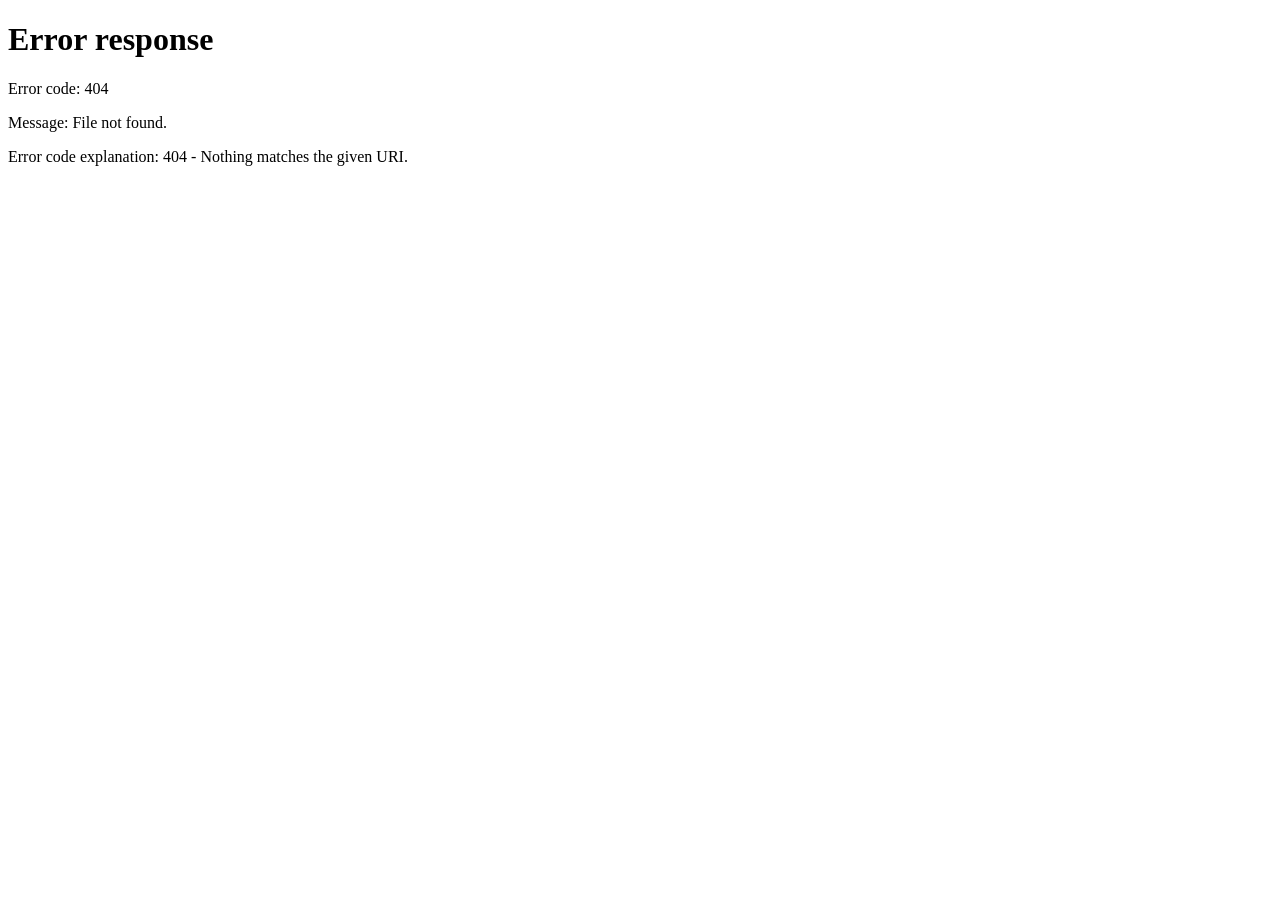
==== commit a44ebb5e: "Load nurture save controls" ====
--- a/agent-workspace/index.html
+++ b/agent-workspace/index.html
@@ -1 +1 @@
-<!doctype html><html><head><meta charset="utf-8"><meta name="viewport" content="width=device-width,initial-scale=1"><title>Covau Agent Workspace Demo</title><style>:root{--navy:#0d3b66;--blue:#1686d9;--bg:#f4f7fb;--line:#d5e0ea;--text:#10213a;--muted:#66788d;--green:#079669;--red:#ef3340;--amber:#e39a08}*{box-sizing:border-box}body{margin:0;font:14px Arial,sans-serif;background:var(--bg);color:var(--text)}header{height:64px;background:#fff;border-bottom:1px solid var(--line);display:flex;align-items:center;justify-content:space-between;padding:0 22px}.brand{font-size:20px;font-weight:800}.demo{font-size:11px;font-weight:800;background:#fff4cc;padding:7px 10px;border-radius:20px}.top{padding:16px 20px 8px;display:flex;justify-content:space-between;align-items:center}.wrap{padding:8px 20px 24px;display:grid;grid-template-columns:370px minmax(520px,1fr) 390px;gap:14px;max-width:1720px;margin:auto}.card{background:#fff;border:1px solid var(--line);border-radius:14px;padding:16px}.row{display:flex;gap:9px;align-items:center;flex-wrap:wrap}.space{justify-content:space-between}.btn{border:1px solid #cbd8e4;background:#edf4f9;color:#123d63;border-radius:8px;padding:10px 14px;font-weight:700;cursor:pointer}.primary{background:var(--blue);border-color:var(--blue);color:#fff}.green{color:var(--green)}.red{background:var(--red);color:#fff}input,select,textarea{width:100%;padding:10px 12px;border:1px solid #bfd0df;border-radius:8px;background:#fff}textarea{min-height:82px}label{display:block;font-size:12px;color:#8094ad;margin:9px 0 5px}.triple{display:grid;grid-template-columns:1fr 1fr 1fr;gap:12px}.split{display:grid;grid-template-columns:1fr 1fr;gap:12px}.info{display:grid;grid-template-columns:105px 1fr;gap:8px;padding:9px 7px;border-bottom:1px solid var(--line)}.pill{display:inline-block;padding:5px 8px;border-radius:999px;background:#e8f2fa;font-size:11px}.muted{color:var(--muted)}.action{border:1px solid #ffb8bd;background:#fff1f2;border-radius:10px;padding:14px}.history .item{display:grid;grid-template-columns:1fr auto;gap:8px;border-bottom:1px solid var(--line);padding:12px 0}.activity{border-left:2px solid var(--navy);padding-left:16px}.event{margin:0 0 18px}.modal{display:none;position:fixed;inset:0;background:#10213a88;align-items:center;justify-content:center;z-index:20}.modal.show{display:flex}.modal .card{width:min(560px,92vw)}.toast{display:none;position:fixed;right:20px;bottom:20px;background:#10213a;color:#fff;padding:13px 17px;border-radius:9px;z-index:30}.dialer{border:1px solid #9bcdf0;background:#f1f9ff;border-radius:12px;padding:14px;margin-bottom:14px}.dialer-head{display:flex;justify-content:space-between;align-items:center;gap:10px}.status-dot{width:10px;height:10px;border-radius:50%;background:var(--green);display:inline-block;margin-right:6px}.dial-state{font-size:12px;font-weight:800;color:var(--blue);letter-spacing:.4px}.call-screen{display:none;margin-top:12px;background:#fff;border:1px solid #bcd8eb;border-radius:10px;padding:13px}.call-screen.show{display:block}.call-name{font-size:19px;font-weight:800;margin:4px 0}.call-number{font-size:16px;color:var(--navy)}.timer{font-size:25px;font-weight:800}.wrapup{display:none;margin-top:12px;background:#fff8e7;border:1px solid #f0c66b;border-radius:10px;padding:13px}.wrapup.show{display:block}.wrap-timer{font-size:24px;font-weight:900;color:#a96300}.countdown{font-size:30px;font-weight:900;color:var(--blue);text-align:center;padding:8px}@media(max-width:1000px){.wrap{grid-template-columns:1fr}.triple{grid-template-columns:1fr}.right{grid-column:1}}</style></head><body><header><div><div class="brand">COVAU TELESALES CRM — AGENT WORKSPACE</div><small class="muted">Predictive dialer approval prototype</small></div><div class="demo">DEMO • FICTIONAL DATA ONLY</div></header><div class="top"><div><b>Agent Workspace</b> <span class="pill">Agent A</span></div><select id="leadPicker" style="width:230px" onchange="switchLead(this.value)"></select></div><main class="wrap"><section class="card" id="left"></section><section><div class="dialer"><div class="dialer-head"><div><b>Predictive Dialer</b><div class="dial-state" id="dialState">READY</div></div><div style="min-width:220px"><label style="margin-top:0">Agent Status</label><select id="agentStatus" onchange="changeStatus()"><option>Available for Outbound</option><option>Call Back</option><option>Coaching/Training</option><option>Break</option><option>Lunch</option><option>System Issue</option></select></div></div><div id="callScreen" class="call-screen"><div class="row space"><div><span class="status-dot"></span><b>CONNECTED — LIVE CALL</b><div class="call-name" id="callName"></div><div class="call-number" id="callNumber"></div></div><div class="timer" id="timer">00:00</div></div><button class="btn red" style="width:100%;margin-top:12px" onclick="endCall()">☎ End Call</button></div><div id="wrapup" class="wrapup"><div class="row space"><div><b>WRAP-UP TIME</b><div class="muted">Complete the call disposition before the next predictive call.</div></div><div class="wrap-timer" id="wrapTimer">01:00</div></div><button id="extendBtn" class="btn" style="margin-top:10px" onclick="extendWrap()">+ Extend Wrap Time 30 sec</button></div><div id="nextCallDelay" style="display:none"><div class="muted" style="text-align:center;margin-top:10px">Disposition saved. Predictive dialer is finding the next connected call…</div><div class="countdown" id="delayCount">5</div></div></div><div class="card"><div class="triple"><div><label>Contact *</label><select id="contact"><option>Decision Maker</option><option>Non Decision Maker</option><option>Unsure</option></select></div><div><label>Disposition *</label><select id="disposition" onchange="syncSubDisposition()"></select></div><div><label>Sub Disposition *</label><select id="subDisposition"></select></div></div><label>Call Notes *</label><textarea id="notes">Spoke with Michael (Operations Manager). Requested latest electricity invoice.</textarea><div class="row"><input id="followCheck" type="checkbox" checked style="width:auto"><b>Set Follow-up</b></div><div class="split"><input id="fdate" type="date"><input id="ftime" type="time" value="14:30"></div><button id="saveBtn" class="btn primary" style="display:block;width:60%;margin:10px auto 0" onclick="saveCall()">Save Call Disposition</button></div><div class="card" style="margin-top:14px"><h2>Most Recent Activity</h2><div id="recent" class="activity"></div></div></section><aside class="right"><div class="card"><div class="row space"><h2>Next Action</h2><button class="btn" onclick="openModal('calendar')">View Calendar</button></div><div id="nextAction"></div></div><div class="card history" style="margin-top:14px"><h2>Activity History (<span id="hcount">0</span>)</h2><div id="history"></div></div></aside></main><div id="modal" class="modal"><div class="card"><div class="row space"><h2 id="mtitle">Action</h2><button class="btn" onclick="closeModal()">✕</button></div><div id="mbody"></div></div></div><div id="toast" class="toast"></div><script>const seed=[{name:'ABC Manufacturing Pty Ltd',industry:'Metal Fabrication',state:'NSW',phone:'02 9123 4567',mobile:'0412 345 678',email:'accounts@abcmfg.com.au',abn:'12 345 678 901',address:'Unit 4/12 Industrial Ave, Smithfield NSW 2164',source:'Lead Mine',sub:'Google Maps',tag:'Awaiting Invoice',score:78,person:'Michael',role:'Operations Manager'},{name:'Harbourview Cafe Pty Ltd',industry:'Cafe',state:'NSW',phone:'02 9555 0188',mobile:'0421 700 212',email:'manager@harbourviewdemo.com.au',abn:'31 445 992 105',address:'18 Bay Street, Sydney NSW 2000',source:'Lead Mine',sub:'Google Maps',tag:'New',score:86,person:'Sarah',role:'Owner'},{name:'Southern Cross Laundry',industry:'Laundry',state:'VIC',phone:'03 9012 7755',mobile:'0433 810 201',email:'office@scldemo.com.au',abn:'52 110 887 342',address:'77 Market Road, Dandenong VIC 3175',source:'Cylex',sub:'Business Directory',tag:'Awaiting Invoice',score:82,person:'Daniel',role:'Director'},{name:'Metro Hardware & Trade',industry:'Hardware',state:'VIC',phone:'03 8844 2011',mobile:'0418 600 441',email:'admin@metrohardwaredemo.com.au',abn:'63 920 441 771',address:'41 Trade Way, Sunshine VIC 3020',source:'Lead Mine',sub:'Google Maps',tag:'New',score:74,person:'Anthony',role:'Owner'}];let data=seed.map((x,i)=>({...x,id:i,follow:{date:new Date().toISOString().slice(0,10),time:'14:30',objective:'Check if latest electricity invoice has been received.'},history:[{type:'Outbound Call',text:'Previous contact attempt with '+x.person+'.',time:'Today, 10:45 AM'},{type:'Email Sent',text:'Requested Latest Electricity Invoice',time:'Today, 11:15 AM'}]}));let current=0,callTick=null,secs=0,wrapTick=null,wrapSecs=60,delayTick=null,inCall=false,inWrap=false;const dispositionOptions=['Answering Machine','No Answer','Call Back','Not Interested','Email Requested','Early Hangup'];const subs={'Call Back':['Owner is not Available'],'Not Interested':['In a Contract','Happy with Current Retailer','No Reason Provided']};function syncDisposition(){disposition.innerHTML=dispositionOptions.map(x=>`<option>${x}</option>`).join('');syncSubDisposition()}function syncSubDisposition(){let a=subs[disposition.value]||[];subDisposition.innerHTML=a.length?a.map(x=>`<option>${x}</option>`).join(''):'<option value="">—</option>';subDisposition.disabled=!a.length}function render(){let l=data[current];leadPicker.innerHTML=data.map((x,i)=>`<option value="${i}" ${i===current?'selected':''}>${x.name}</option>`).join('');left.innerHTML=`<div class="row space"><h2>Lead Details</h2><button class="btn" onclick="openModal('edit')">✎ Edit</button></div><h1>${l.name}</h1><p class="muted">${l.industry} • ${l.state} <span class="pill">${l.tag}</span></p><h3>Contact Information</h3><p>☎ ${l.phone}</p><p>▣ ${l.mobile}</p><p>✉ ${l.email}</p><h3>Business Details</h3><div class="info"><span>ABN</span><b>${l.abn}</b></div><div class="info"><span>Address</span><span>${l.address}</span></div><h3>Lead Information</h3><div class="info"><span>Lead Source</span><span>${l.source}</span></div><div class="info"><span>Sub Source</span><span>${l.sub}</span></div><div class="info"><span>Assigned To</span><span>Agent A</span></div><div class="info"><span>Lead Tag</span><span>${l.tag}</span></div><div class="info"><span>Lead Score</span><span>${l.score} (High)</span></div>`;renderHistory();renderNext();if(inCall){callName.textContent=l.name;callNumber.textContent=l.phone+' • '+l.person+' ('+l.role+')'}}function renderHistory(){let h=data[current].history;hcount.textContent=h.length;history.innerHTML=h.slice(0,6).map(x=>`<div class="item"><div><b>${x.type}</b><br><span>${x.text}</span></div><small>${x.time}</small></div>`).join('');recent.innerHTML=h.slice(0,3).map(x=>`<div class="event"><b>${x.type}</b><br>${x.text}<br><small class="muted">Agent A • ${x.time}</small></div>`).join('')}function renderNext(){let f=data[current].follow;nextAction.innerHTML=`<div class="action"><b>Predictive Outbound Queue</b><p style="color:var(--red)">${f?'Follow-up due: '+f.date+', '+f.time:'Ready for next lead'}</p></div><h3>Objective</h3><p>${f?f.objective:'Connect the next qualified lead from the outbound queue.'}</p><button class="btn primary" style="width:100%" onclick="startPredictiveDial()">☎ Start Predictive Dial</button><div class="split" style="margin-top:10px"><button class="btn green" onclick="openModal('sms')">Send SMS</button><button class="btn" onclick="openModal('email')">Send Email</button></div>`}function switchLead(i){if(inCall||inWrap){toastMsg('Finish the current call/wrap-up first.');leadPicker.value=current;return}current=+i;render()}function add(type,text){data[current].history.unshift({type,text,time:'Today, '+new Date().toLocaleTimeString([],{hour:'2-digit',minute:'2-digit'})});render()}function changeStatus(){let s=agentStatus.value;if(s==='Available for Outbound'){dialState.textContent='READY — WAITING FOR OUTBOUND CALL';toastMsg('Agent available for outbound calls')}else{dialState.textContent='PAUSED — '+s.toUpperCase();if(inCall)endCall();clearInterval(delayTick);nextCallDelay.style.display='none';toastMsg('Predictive dialing paused: '+s)}}function startPredictiveDial(){if(agentStatus.value!=='Available for Outbound'){toastMsg('Set status to Available for Outbound first.');return}if(inCall||inWrap)return;dialState.textContent='PREDICTIVE DIALING — CONNECTING…';let n=3;nextCallDelay.style.display='block';delayCount.textContent=n;clearInterval(delayTick);delayTick=setInterval(()=>{n--;delayCount.textContent=n;if(n<=0){clearInterval(delayTick);nextCallDelay.style.display='none';connectCall()}},1000)}function connectCall(){if(agentStatus.value!=='Available for Outbound')return;inCall=true;secs=0;callScreen.classList.add('show');wrapup.classList.remove('show');callName.textContent=data[current].name;callNumber.textContent=data[current].phone+' • '+data[current].person+' ('+data[current].role+')';dialState.textContent='CONNECTED — LIVE CALL';timer.textContent='00:00';clearInterval(callTick);callTick=setInterval(()=>{secs++;timer.textContent=fmt(secs)},1000);toastMsg('Predictive dialer connected a live call')}function endCall(){if(!inCall)return;clearInterval(callTick);inCall=false;callScreen.classList.remove('show');add('Outbound Call','Call ended • duration '+fmt(secs));startWrap()}function startWrap(){inWrap=true;wrapSecs=60;wrapup.classList.add('show');extendBtn.disabled=false;dialState.textContent='WRAP-UP — DISPOSITION REQUIRED';wrapTimer.textContent=fmt(wrapSecs);clearInterval(wrapTick);wrapTick=setInterval(()=>{wrapSecs--;wrapTimer.textContent=fmt(Math.max(0,wrapSecs));if(wrapSecs<=0){clearInterval(wrapTick);toastMsg('Wrap-up time expired — save disposition to continue.')}},1000)}function extendWrap(){if(!inWrap)return;wrapSecs+=30;extendBtn.disabled=true;toastMsg('Wrap-up extended by 30 seconds')}function saveCall(){if(inCall){toastMsg('End the live call before saving disposition.');return}let l=data[current],sub=subDisposition.value;l.tag=sub||disposition.value;add('Call Disposition',contact.value+' → '+disposition.value+(sub?' → '+sub:'')+' — '+notes.value);if(followCheck.checked){l.follow={date:fdate.value,time:ftime.value,objective:'Follow up: '+(sub||disposition.value)};add('Follow-up Scheduled',fdate.value+' '+ftime.value)}clearInterval(wrapTick);inWrap=false;wrapup.classList.remove('show');toastMsg('Disposition saved — next call in 5 seconds');queueNextCall()}function queueNextCall(){if(agentStatus.value!=='Available for Outbound'){dialState.textContent='PAUSED — '+agentStatus.value.toUpperCase();return}current=(current+1)%data.length;render();let n=5;nextCallDelay.style.display='block';delayCount.textContent=n;dialState.textContent='PREDICTIVE DIALER — NEXT CALL IN 5 SEC';clearInterval(delayTick);delayTick=setInterval(()=>{n--;delayCount.textContent=n;dialState.textContent=n>0?'PREDICTIVE DIALER — NEXT CALL IN '+n+' SEC':'CONNECTING NEXT LEAD…';if(n<=0){clearInterval(delayTick);nextCallDelay.style.display='none';connectCall()}},1000)}function fmt(n){return String(Math.floor(n/60)).padStart(2,'0')+':'+String(n%60).padStart(2,'0')}function openModal(type){modal.classList.add('show');let l=data[current];mtitle.textContent=type==='sms'?'Send SMS':type==='email'?'Send Email':type==='follow'?'Set Follow-up':type==='note'?'Add Note':type==='calendar'?'Calendar':type==='edit'?'Edit Lead':'Log Call';mbody.innerHTML=type==='sms'?`<label>To</label><input value="${l.mobile}"><label>Message</label><textarea id="mtext">Hi ${l.person}, this is Agent A from Covau Energy following up regarding your business electricity account.</textarea><button class="btn primary" onclick="sendAction('SMS Sent',mtext.value)">Send SMS</button>`:type==='email'?`<label>To</label><input value="${l.email}"><label>Subject</label><input value="Requested Latest Electricity Invoice"><label>Message</label><textarea id="mtext">Hi ${l.person}, thank you for your time. Please reply with a copy of your latest electricity invoice.</textarea><button class="btn primary" onclick="sendAction('Email Sent',mtext.value)">Send Email</button>`:type==='note'?`<textarea id="mtext" placeholder="Add note..."></textarea><button class="btn primary" onclick="sendAction('Note Added',mtext.value)">Save Note</button>`:type==='follow'?`<label>Date</label><input id="md" type="date"><label>Time</label><input id="mt" type="time" value="14:30"><button class="btn primary" onclick="setFollow()">Save Follow-up</button>`:type==='calendar'?'<p>Demo calendar: follow-ups and callbacks appear here.</p>':type==='edit'?`<label>Business Name</label><input id="ename" value="${l.name}"><label>Phone</label><input id="ephone" value="${l.phone}"><button class="btn primary" onclick="editLead()">Save Changes</button>`:'<p>Use the predictive dialer and Contact → Disposition → Sub Disposition fields to complete the call.</p>'}function closeModal(){modal.classList.remove('show')}function sendAction(t,x){add(t,x);closeModal();toastMsg(t)}function setFollow(){data[current].follow={date:md.value,time:mt.value,objective:'Scheduled agent follow-up.'};add('Follow-up Scheduled',md.value+' '+mt.value);closeModal();toastMsg('Follow-up saved')}function editLead(){data[current].name=ename.value;data[current].phone=ephone.value;closeModal();render();toastMsg('Lead updated')}function toastMsg(s){let t=document.getElementById('toast');t.textContent=s;t.style.display='block';setTimeout(()=>t.style.display='none',2200)}fdate.value=new Date().toISOString().slice(0,10);syncDisposition();render();</script><script src="./comms.js"></script></body></html>+<!doctype html><html><head><meta charset="utf-8"><meta http-equiv="refresh" content="0; url=./prototype.html"><title>Covau Agent Workspace</title></head><body><p>Loading Agent Workspace…</p></body></html>
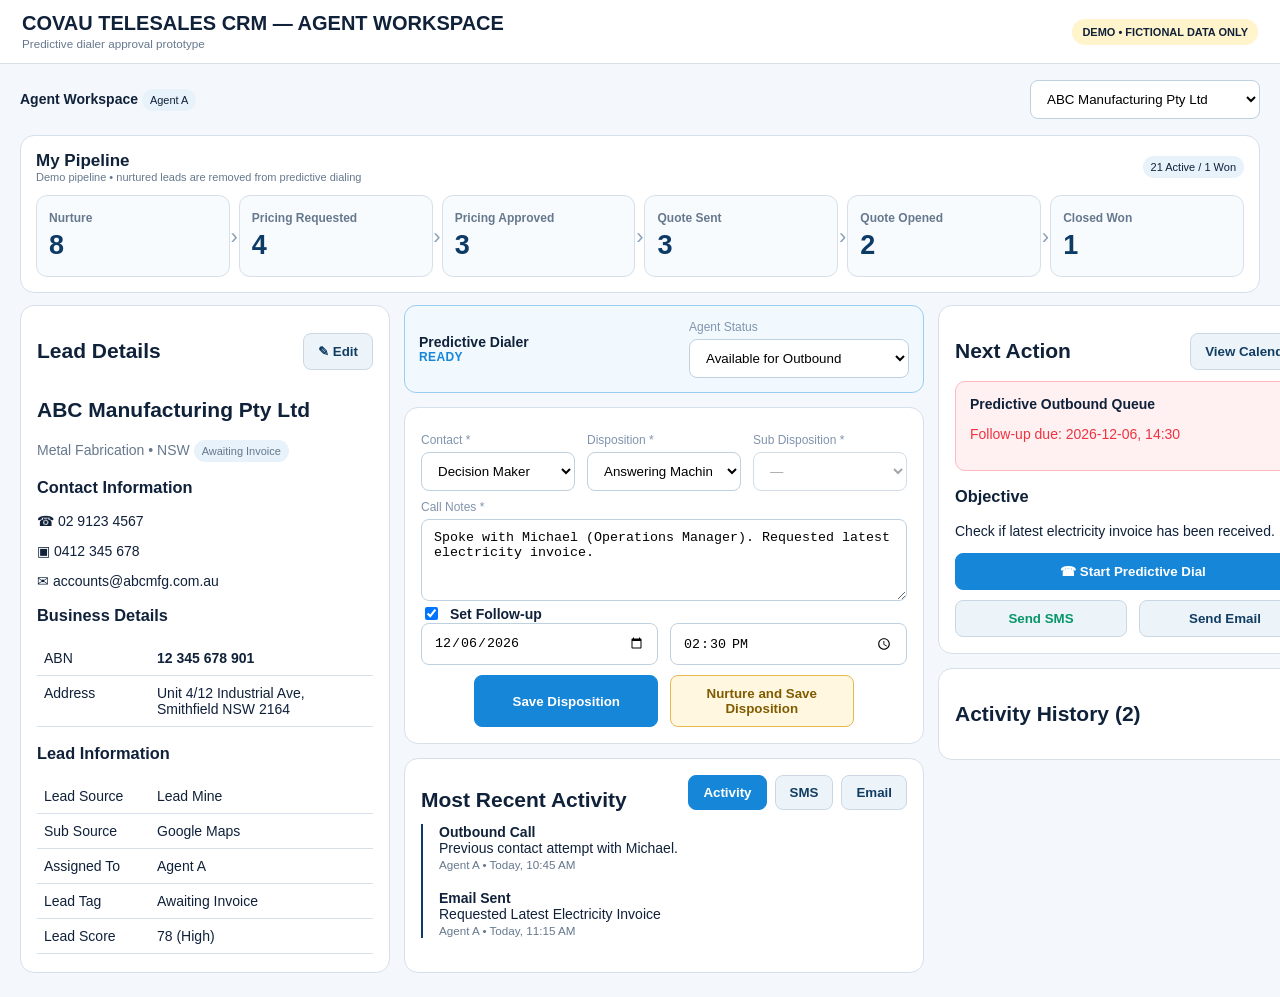
==== commit 8053347b: "Load demo agent pipeline dashboard" ====
--- a/agent-workspace/index.html
+++ b/agent-workspace/index.html
@@ -1 +1 @@
-<!doctype html><html><head><meta charset="utf-8"><meta http-equiv="refresh" content="0; url=./prototype.html"><title>Covau Agent Workspace</title></head><body><p>Loading Agent Workspace…</p></body></html>+<!doctype html><html><head><meta charset="utf-8"><meta name="viewport" content="width=device-width,initial-scale=1"><title>Covau Agent Workspace Demo</title><style>:root{--navy:#0d3b66;--blue:#1686d9;--bg:#f4f7fb;--line:#d5e0ea;--text:#10213a;--muted:#66788d;--green:#079669;--red:#ef3340;--amber:#e39a08}*{box-sizing:border-box}body{margin:0;font:14px Arial,sans-serif;background:var(--bg);color:var(--text)}header{height:64px;background:#fff;border-bottom:1px solid var(--line);display:flex;align-items:center;justify-content:space-between;padding:0 22px}.brand{font-size:20px;font-weight:800}.demo{font-size:11px;font-weight:800;background:#fff4cc;padding:7px 10px;border-radius:20px}.top{padding:16px 20px 8px;display:flex;justify-content:space-between;align-items:center}.wrap{padding:8px 20px 24px;display:grid;grid-template-columns:370px minmax(520px,1fr) 390px;gap:14px;max-width:1720px;margin:auto}.card{background:#fff;border:1px solid var(--line);border-radius:14px;padding:16px}.row{display:flex;gap:9px;align-items:center;flex-wrap:wrap}.space{justify-content:space-between}.btn{border:1px solid #cbd8e4;background:#edf4f9;color:#123d63;border-radius:8px;padding:10px 14px;font-weight:700;cursor:pointer}.primary{background:var(--blue);border-color:var(--blue);color:#fff}.green{color:var(--green)}.red{background:var(--red);color:#fff}input,select,textarea{width:100%;padding:10px 12px;border:1px solid #bfd0df;border-radius:8px;background:#fff}textarea{min-height:82px}label{display:block;font-size:12px;color:#8094ad;margin:9px 0 5px}.triple{display:grid;grid-template-columns:1fr 1fr 1fr;gap:12px}.split{display:grid;grid-template-columns:1fr 1fr;gap:12px}.info{display:grid;grid-template-columns:105px 1fr;gap:8px;padding:9px 7px;border-bottom:1px solid var(--line)}.pill{display:inline-block;padding:5px 8px;border-radius:999px;background:#e8f2fa;font-size:11px}.muted{color:var(--muted)}.action{border:1px solid #ffb8bd;background:#fff1f2;border-radius:10px;padding:14px}.history .item{display:grid;grid-template-columns:1fr auto;gap:8px;border-bottom:1px solid var(--line);padding:12px 0}.activity{border-left:2px solid var(--navy);padding-left:16px}.event{margin:0 0 18px}.modal{display:none;position:fixed;inset:0;background:#10213a88;align-items:center;justify-content:center;z-index:20}.modal.show{display:flex}.modal .card{width:min(560px,92vw)}.toast{display:none;position:fixed;right:20px;bottom:20px;background:#10213a;color:#fff;padding:13px 17px;border-radius:9px;z-index:30}.dialer{border:1px solid #9bcdf0;background:#f1f9ff;border-radius:12px;padding:14px;margin-bottom:14px}.dialer-head{display:flex;justify-content:space-between;align-items:center;gap:10px}.status-dot{width:10px;height:10px;border-radius:50%;background:var(--green);display:inline-block;margin-right:6px}.dial-state{font-size:12px;font-weight:800;color:var(--blue);letter-spacing:.4px}.call-screen{display:none;margin-top:12px;background:#fff;border:1px solid #bcd8eb;border-radius:10px;padding:13px}.call-screen.show{display:block}.call-name{font-size:19px;font-weight:800;margin:4px 0}.call-number{font-size:16px;color:var(--navy)}.timer{font-size:25px;font-weight:800}.wrapup{display:none;margin-top:12px;background:#fff8e7;border:1px solid #f0c66b;border-radius:10px;padding:13px}.wrapup.show{display:block}.wrap-timer{font-size:24px;font-weight:900;color:#a96300}.countdown{font-size:30px;font-weight:900;color:var(--blue);text-align:center;padding:8px}@media(max-width:1000px){.wrap{grid-template-columns:1fr}.triple{grid-template-columns:1fr}.right{grid-column:1}}</style></head><body><header><div><div class="brand">COVAU TELESALES CRM — AGENT WORKSPACE</div><small class="muted">Predictive dialer approval prototype</small></div><div class="demo">DEMO • FICTIONAL DATA ONLY</div></header><div class="top"><div><b>Agent Workspace</b> <span class="pill">Agent A</span></div><select id="leadPicker" style="width:230px" onchange="switchLead(this.value)"></select></div><main class="wrap"><section class="card" id="left"></section><section><div class="dialer"><div class="dialer-head"><div><b>Predictive Dialer</b><div class="dial-state" id="dialState">READY</div></div><div style="min-width:220px"><label style="margin-top:0">Agent Status</label><select id="agentStatus" onchange="changeStatus()"><option>Available for Outbound</option><option>Call Back</option><option>Coaching/Training</option><option>Break</option><option>Lunch</option><option>System Issue</option></select></div></div><div id="callScreen" class="call-screen"><div class="row space"><div><span class="status-dot"></span><b>CONNECTED — LIVE CALL</b><div class="call-name" id="callName"></div><div class="call-number" id="callNumber"></div></div><div class="timer" id="timer">00:00</div></div><button class="btn red" style="width:100%;margin-top:12px" onclick="endCall()">☎ End Call</button></div><div id="wrapup" class="wrapup"><div class="row space"><div><b>WRAP-UP TIME</b><div class="muted">Complete the call disposition before the next predictive call.</div></div><div class="wrap-timer" id="wrapTimer">01:00</div></div><button id="extendBtn" class="btn" style="margin-top:10px" onclick="extendWrap()">+ Extend Wrap Time 30 sec</button></div><div id="nextCallDelay" style="display:none"><div class="muted" style="text-align:center;margin-top:10px">Disposition saved. Predictive dialer is finding the next connected call…</div><div class="countdown" id="delayCount">5</div></div></div><div class="card"><div class="triple"><div><label>Contact *</label><select id="contact"><option>Decision Maker</option><option>Non Decision Maker</option><option>Unsure</option></select></div><div><label>Disposition *</label><select id="disposition" onchange="syncSubDisposition()"></select></div><div><label>Sub Disposition *</label><select id="subDisposition"></select></div></div><label>Call Notes *</label><textarea id="notes">Spoke with Michael (Operations Manager). Requested latest electricity invoice.</textarea><div class="row"><input id="followCheck" type="checkbox" checked style="width:auto"><b>Set Follow-up</b></div><div class="split"><input id="fdate" type="date"><input id="ftime" type="time" value="14:30"></div><button id="saveBtn" class="btn primary" style="display:block;width:60%;margin:10px auto 0" onclick="saveCall()">Save Call Disposition</button></div><div class="card" style="margin-top:14px"><h2>Most Recent Activity</h2><div id="recent" class="activity"></div></div></section><aside class="right"><div class="card"><div class="row space"><h2>Next Action</h2><button class="btn" onclick="openModal('calendar')">View Calendar</button></div><div id="nextAction"></div></div><div class="card history" style="margin-top:14px"><h2>Activity History (<span id="hcount">0</span>)</h2><div id="history"></div></div></aside></main><div id="modal" class="modal"><div class="card"><div class="row space"><h2 id="mtitle">Action</h2><button class="btn" onclick="closeModal()">✕</button></div><div id="mbody"></div></div></div><div id="toast" class="toast"></div><script>const seed=[{name:'ABC Manufacturing Pty Ltd',industry:'Metal Fabrication',state:'NSW',phone:'02 9123 4567',mobile:'0412 345 678',email:'accounts@abcmfg.com.au',abn:'12 345 678 901',address:'Unit 4/12 Industrial Ave, Smithfield NSW 2164',source:'Lead Mine',sub:'Google Maps',tag:'Awaiting Invoice',score:78,person:'Michael',role:'Operations Manager'},{name:'Harbourview Cafe Pty Ltd',industry:'Cafe',state:'NSW',phone:'02 9555 0188',mobile:'0421 700 212',email:'manager@harbourviewdemo.com.au',abn:'31 445 992 105',address:'18 Bay Street, Sydney NSW 2000',source:'Lead Mine',sub:'Google Maps',tag:'New',score:86,person:'Sarah',role:'Owner'},{name:'Southern Cross Laundry',industry:'Laundry',state:'VIC',phone:'03 9012 7755',mobile:'0433 810 201',email:'office@scldemo.com.au',abn:'52 110 887 342',address:'77 Market Road, Dandenong VIC 3175',source:'Cylex',sub:'Business Directory',tag:'Awaiting Invoice',score:82,person:'Daniel',role:'Director'},{name:'Metro Hardware & Trade',industry:'Hardware',state:'VIC',phone:'03 8844 2011',mobile:'0418 600 441',email:'admin@metrohardwaredemo.com.au',abn:'63 920 441 771',address:'41 Trade Way, Sunshine VIC 3020',source:'Lead Mine',sub:'Google Maps',tag:'New',score:74,person:'Anthony',role:'Owner'}];let data=seed.map((x,i)=>({...x,id:i,follow:{date:new Date().toISOString().slice(0,10),time:'14:30',objective:'Check if latest electricity invoice has been received.'},history:[{type:'Outbound Call',text:'Previous contact attempt with '+x.person+'.',time:'Today, 10:45 AM'},{type:'Email Sent',text:'Requested Latest Electricity Invoice',time:'Today, 11:15 AM'}]}));let current=0,callTick=null,secs=0,wrapTick=null,wrapSecs=60,delayTick=null,inCall=false,inWrap=false;const dispositionOptions=['Answering Machine','No Answer','Call Back','Not Interested','Email Requested','Early Hangup'];const subs={'Call Back':['Owner is not Available'],'Not Interested':['In a Contract','Happy with Current Retailer','No Reason Provided']};function syncDisposition(){disposition.innerHTML=dispositionOptions.map(x=>`<option>${x}</option>`).join('');syncSubDisposition()}function syncSubDisposition(){let a=subs[disposition.value]||[];subDisposition.innerHTML=a.length?a.map(x=>`<option>${x}</option>`).join(''):'<option value="">—</option>';subDisposition.disabled=!a.length}function render(){let l=data[current];leadPicker.innerHTML=data.map((x,i)=>`<option value="${i}" ${i===current?'selected':''}>${x.name}</option>`).join('');left.innerHTML=`<div class="row space"><h2>Lead Details</h2><button class="btn" onclick="openModal('edit')">✎ Edit</button></div><h1>${l.name}</h1><p class="muted">${l.industry} • ${l.state} <span class="pill">${l.tag}</span></p><h3>Contact Information</h3><p>☎ ${l.phone}</p><p>▣ ${l.mobile}</p><p>✉ ${l.email}</p><h3>Business Details</h3><div class="info"><span>ABN</span><b>${l.abn}</b></div><div class="info"><span>Address</span><span>${l.address}</span></div><h3>Lead Information</h3><div class="info"><span>Lead Source</span><span>${l.source}</span></div><div class="info"><span>Sub Source</span><span>${l.sub}</span></div><div class="info"><span>Assigned To</span><span>Agent A</span></div><div class="info"><span>Lead Tag</span><span>${l.tag}</span></div><div class="info"><span>Lead Score</span><span>${l.score} (High)</span></div>`;renderHistory();renderNext();if(inCall){callName.textContent=l.name;callNumber.textContent=l.phone+' • '+l.person+' ('+l.role+')'}}function renderHistory(){let h=data[current].history;hcount.textContent=h.length;history.innerHTML=h.slice(0,6).map(x=>`<div class="item"><div><b>${x.type}</b><br><span>${x.text}</span></div><small>${x.time}</small></div>`).join('');recent.innerHTML=h.slice(0,3).map(x=>`<div class="event"><b>${x.type}</b><br>${x.text}<br><small class="muted">Agent A • ${x.time}</small></div>`).join('')}function renderNext(){let f=data[current].follow;nextAction.innerHTML=`<div class="action"><b>Predictive Outbound Queue</b><p style="color:var(--red)">${f?'Follow-up due: '+f.date+', '+f.time:'Ready for next lead'}</p></div><h3>Objective</h3><p>${f?f.objective:'Connect the next qualified lead from the outbound queue.'}</p><button class="btn primary" style="width:100%" onclick="startPredictiveDial()">☎ Start Predictive Dial</button><div class="split" style="margin-top:10px"><button class="btn green" onclick="openModal('sms')">Send SMS</button><button class="btn" onclick="openModal('email')">Send Email</button></div>`}function switchLead(i){if(inCall||inWrap){toastMsg('Finish the current call/wrap-up first.');leadPicker.value=current;return}current=+i;render()}function add(type,text){data[current].history.unshift({type,text,time:'Today, '+new Date().toLocaleTimeString([],{hour:'2-digit',minute:'2-digit'})});render()}function changeStatus(){let s=agentStatus.value;if(s==='Available for Outbound'){dialState.textContent='READY — WAITING FOR OUTBOUND CALL';toastMsg('Agent available for outbound calls')}else{dialState.textContent='PAUSED — '+s.toUpperCase();if(inCall)endCall();clearInterval(delayTick);nextCallDelay.style.display='none';toastMsg('Predictive dialing paused: '+s)}}function startPredictiveDial(){if(agentStatus.value!=='Available for Outbound'){toastMsg('Set status to Available for Outbound first.');return}if(inCall||inWrap)return;dialState.textContent='PREDICTIVE DIALING — CONNECTING…';let n=3;nextCallDelay.style.display='block';delayCount.textContent=n;clearInterval(delayTick);delayTick=setInterval(()=>{n--;delayCount.textContent=n;if(n<=0){clearInterval(delayTick);nextCallDelay.style.display='none';connectCall()}},1000)}function connectCall(){if(agentStatus.value!=='Available for Outbound')return;inCall=true;secs=0;callScreen.classList.add('show');wrapup.classList.remove('show');callName.textContent=data[current].name;callNumber.textContent=data[current].phone+' • '+data[current].person+' ('+data[current].role+')';dialState.textContent='CONNECTED — LIVE CALL';timer.textContent='00:00';clearInterval(callTick);callTick=setInterval(()=>{secs++;timer.textContent=fmt(secs)},1000);toastMsg('Predictive dialer connected a live call')}function endCall(){if(!inCall)return;clearInterval(callTick);inCall=false;callScreen.classList.remove('show');add('Outbound Call','Call ended • duration '+fmt(secs));startWrap()}function startWrap(){inWrap=true;wrapSecs=60;wrapup.classList.add('show');extendBtn.disabled=false;dialState.textContent='WRAP-UP — DISPOSITION REQUIRED';wrapTimer.textContent=fmt(wrapSecs);clearInterval(wrapTick);wrapTick=setInterval(()=>{wrapSecs--;wrapTimer.textContent=fmt(Math.max(0,wrapSecs));if(wrapSecs<=0){clearInterval(wrapTick);toastMsg('Wrap-up time expired — save disposition to continue.')}},1000)}function extendWrap(){if(!inWrap)return;wrapSecs+=30;extendBtn.disabled=true;toastMsg('Wrap-up extended by 30 seconds')}function saveCall(){if(inCall){toastMsg('End the live call before saving disposition.');return}let l=data[current],sub=subDisposition.value;l.tag=sub||disposition.value;add('Call Disposition',contact.value+' → '+disposition.value+(sub?' → '+sub:'')+' — '+notes.value);if(followCheck.checked){l.follow={date:fdate.value,time:ftime.value,objective:'Follow up: '+(sub||disposition.value)};add('Follow-up Scheduled',fdate.value+' '+ftime.value)}clearInterval(wrapTick);inWrap=false;wrapup.classList.remove('show');toastMsg('Disposition saved — next call in 5 seconds');queueNextCall()}function queueNextCall(){if(agentStatus.value!=='Available for Outbound'){dialState.textContent='PAUSED — '+agentStatus.value.toUpperCase();return}current=(current+1)%data.length;render();let n=5;nextCallDelay.style.display='block';delayCount.textContent=n;dialState.textContent='PREDICTIVE DIALER — NEXT CALL IN 5 SEC';clearInterval(delayTick);delayTick=setInterval(()=>{n--;delayCount.textContent=n;dialState.textContent=n>0?'PREDICTIVE DIALER — NEXT CALL IN '+n+' SEC':'CONNECTING NEXT LEAD…';if(n<=0){clearInterval(delayTick);nextCallDelay.style.display='none';connectCall()}},1000)}function fmt(n){return String(Math.floor(n/60)).padStart(2,'0')+':'+String(n%60).padStart(2,'0')}function openModal(type){modal.classList.add('show');let l=data[current];mtitle.textContent=type==='sms'?'Send SMS':type==='email'?'Send Email':type==='follow'?'Set Follow-up':type==='note'?'Add Note':type==='calendar'?'Calendar':type==='edit'?'Edit Lead':'Log Call';mbody.innerHTML=type==='sms'?`<label>To</label><input value="${l.mobile}"><label>Message</label><textarea id="mtext">Hi ${l.person}, this is Agent A from Covau Energy following up regarding your business electricity account.</textarea><button class="btn primary" onclick="sendAction('SMS Sent',mtext.value)">Send SMS</button>`:type==='email'?`<label>To</label><input value="${l.email}"><label>Subject</label><input value="Requested Latest Electricity Invoice"><label>Message</label><textarea id="mtext">Hi ${l.person}, thank you for your time. Please reply with a copy of your latest electricity invoice.</textarea><button class="btn primary" onclick="sendAction('Email Sent',mtext.value)">Send Email</button>`:type==='note'?`<textarea id="mtext" placeholder="Add note..."></textarea><button class="btn primary" onclick="sendAction('Note Added',mtext.value)">Save Note</button>`:type==='follow'?`<label>Date</label><input id="md" type="date"><label>Time</label><input id="mt" type="time" value="14:30"><button class="btn primary" onclick="setFollow()">Save Follow-up</button>`:type==='calendar'?'<p>Demo calendar: follow-ups and callbacks appear here.</p>':type==='edit'?`<label>Business Name</label><input id="ename" value="${l.name}"><label>Phone</label><input id="ephone" value="${l.phone}"><button class="btn primary" onclick="editLead()">Save Changes</button>`:'<p>Use the predictive dialer and Contact → Disposition → Sub Disposition fields to complete the call.</p>'}function closeModal(){modal.classList.remove('show')}function sendAction(t,x){add(t,x);closeModal();toastMsg(t)}function setFollow(){data[current].follow={date:md.value,time:mt.value,objective:'Scheduled agent follow-up.'};add('Follow-up Scheduled',md.value+' '+mt.value);closeModal();toastMsg('Follow-up saved')}function editLead(){data[current].name=ename.value;data[current].phone=ephone.value;closeModal();render();toastMsg('Lead updated')}function toastMsg(s){let t=document.getElementById('toast');t.textContent=s;t.style.display='block';setTimeout(()=>t.style.display='none',2200)}fdate.value=new Date().toISOString().slice(0,10);syncDisposition();render();</script><script src="./comms.js"></script><script src="./pipeline-dashboard.js"></script></body></html>
